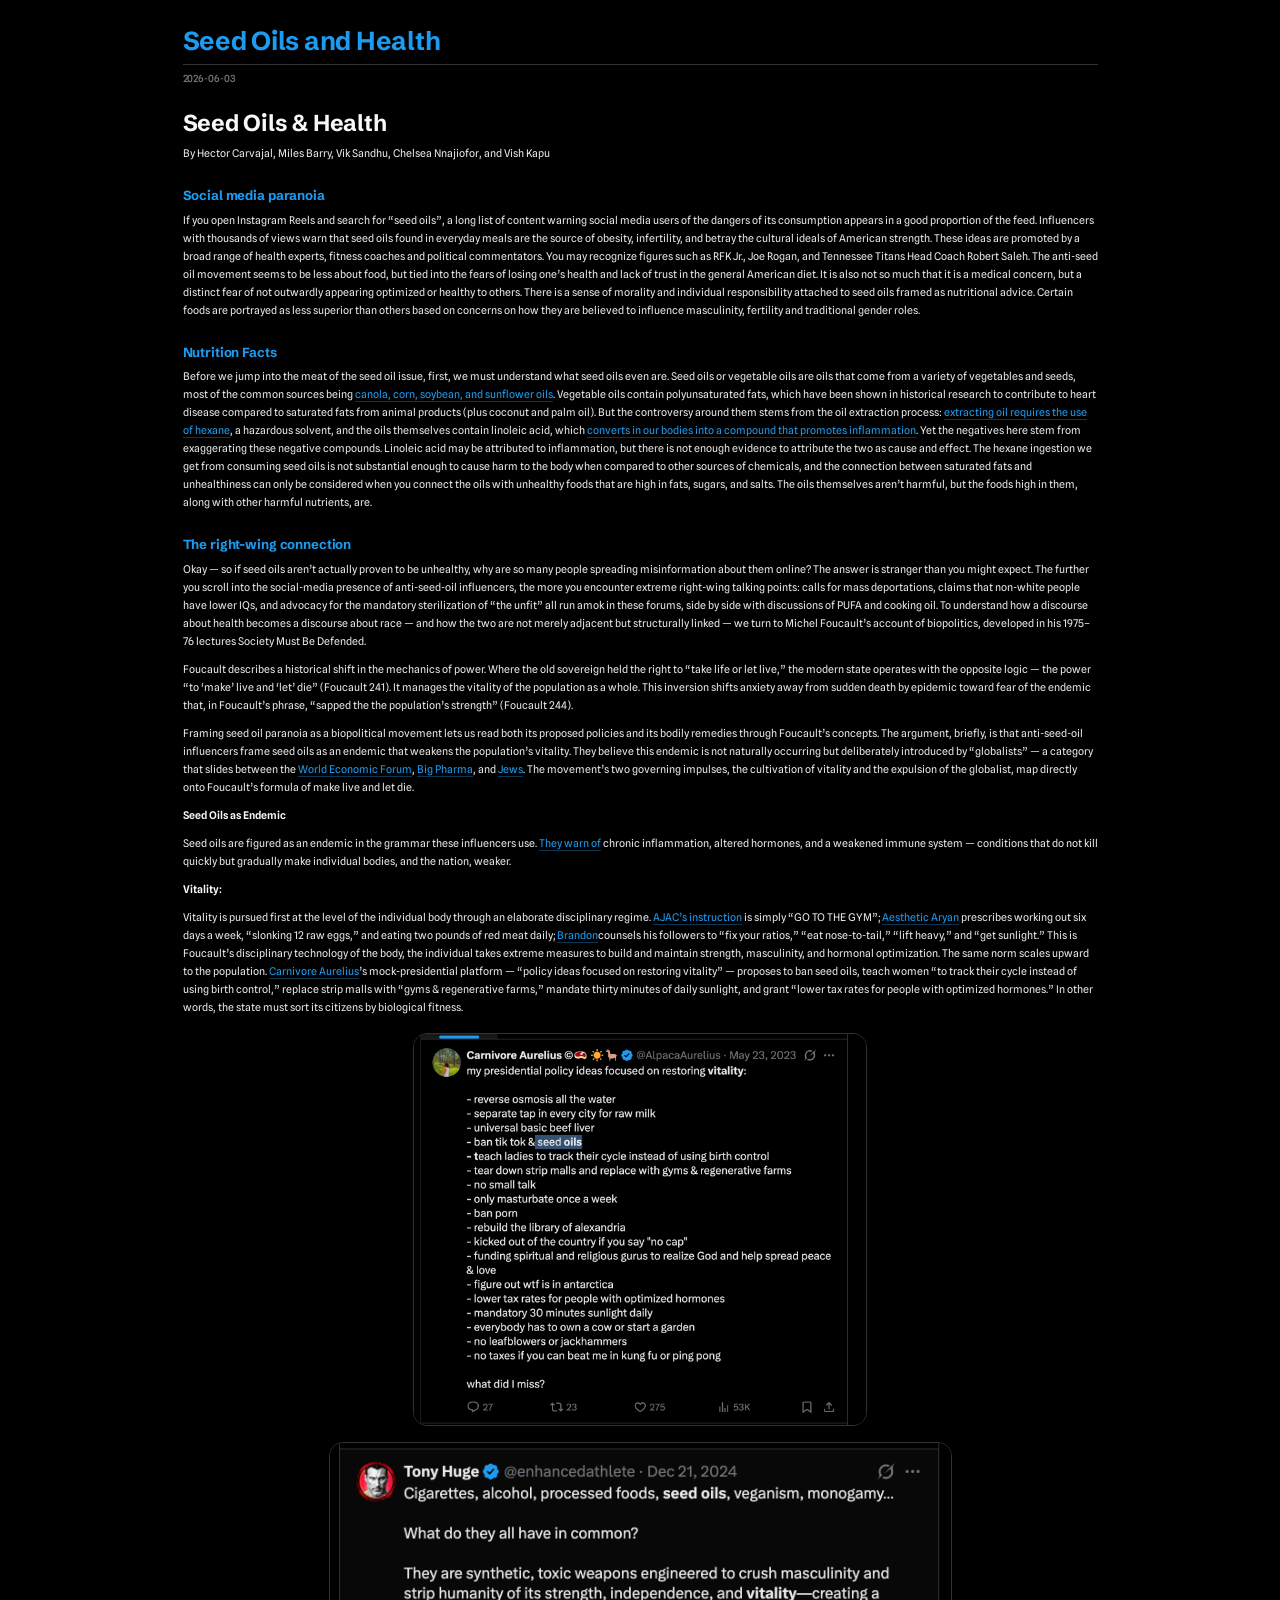
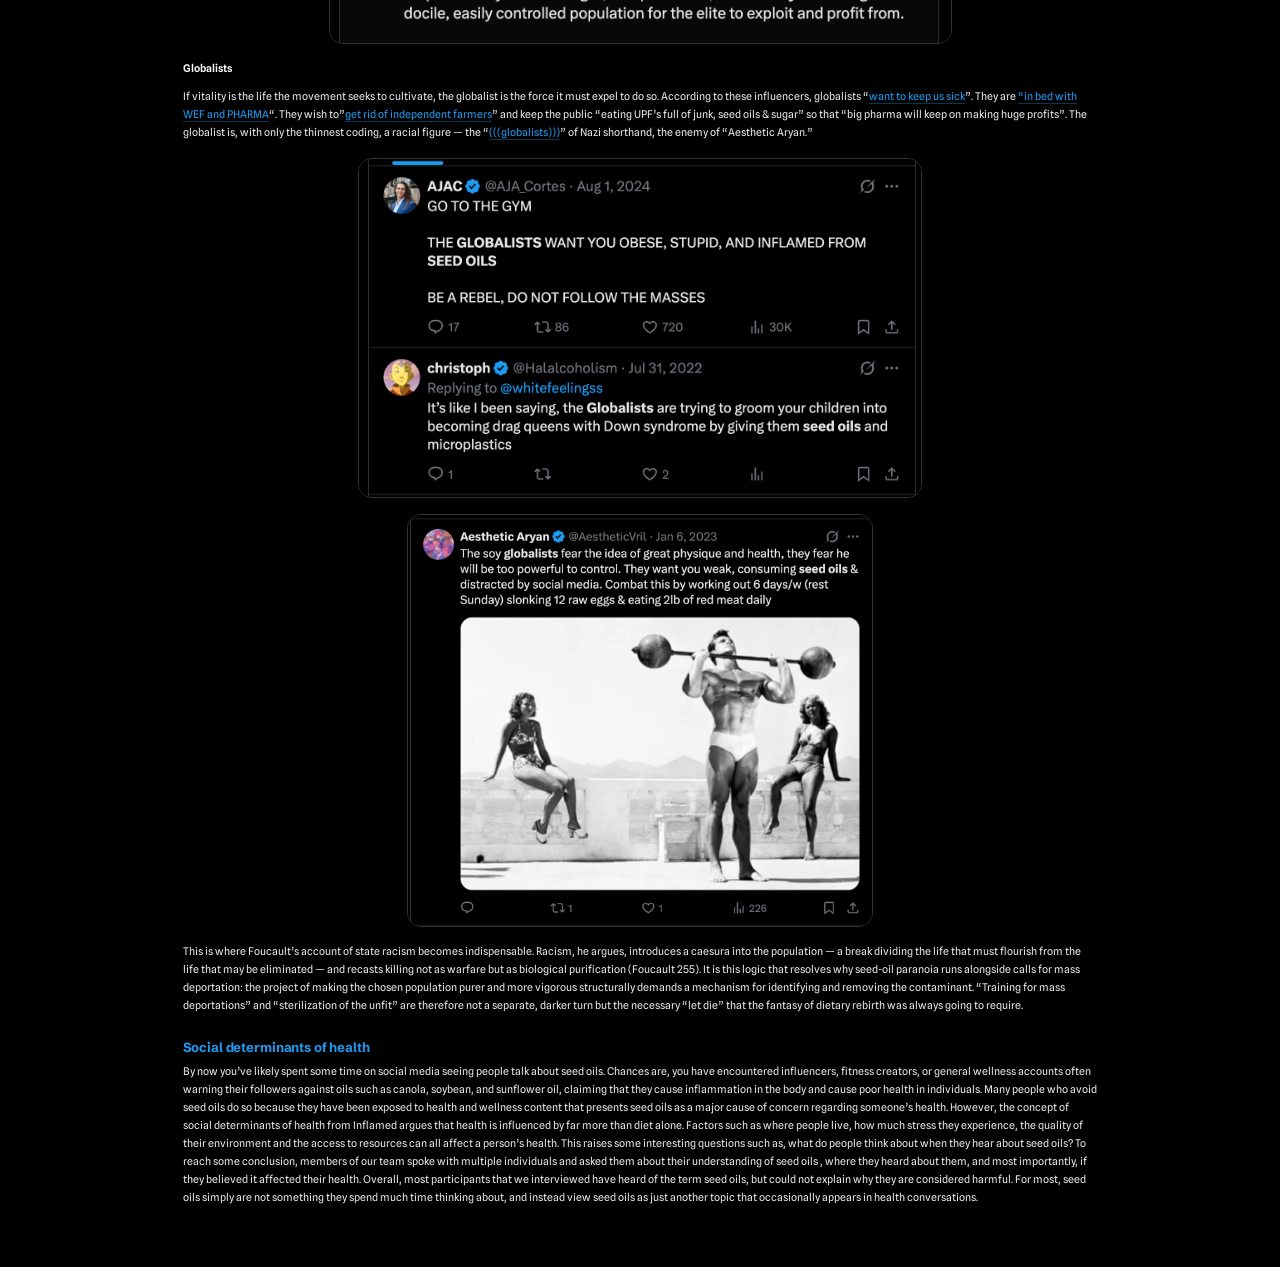
==== index.html @ b7dbd550 "Add files via upload" ====
<!DOCTYPE html>

<html>

<head>

<meta charset="utf-8" />
<meta name="generator" content="pandoc" />
<meta http-equiv="X-UA-Compatible" content="IE=EDGE" />



<meta name="date" content="2026-06-03" />

<title>Seed Oils and Health</title>

<script>// Pandoc 2.9 adds attributes on both header and div. We remove the former (to
// be compatible with the behavior of Pandoc < 2.8).
document.addEventListener('DOMContentLoaded', function(e) {
  var hs = document.querySelectorAll("div.section[class*='level'] > :first-child");
  var i, h, a;
  for (i = 0; i < hs.length; i++) {
    h = hs[i];
    if (!/^h[1-6]$/i.test(h.tagName)) continue;  // it should be a header h1-h6
    a = h.attributes;
    while (a.length > 0) h.removeAttribute(a[0].name);
  }
});
</script>
<script>/*! jQuery v3.6.0 | (c) OpenJS Foundation and other contributors | jquery.org/license */
!function(e,t){"use strict";"object"==typeof module&&"object"==typeof module.exports?module.exports=e.document?t(e,!0):function(e){if(!e.document)throw new Error("jQuery requires a window with a document");return t(e)}:t(e)}("undefined"!=typeof window?window:this,function(C,e){"use strict";var t=[],r=Object.getPrototypeOf,s=t.slice,g=t.flat?function(e){return t.flat.call(e)}:function(e){return t.concat.apply([],e)},u=t.push,i=t.indexOf,n={},o=n.toString,v=n.hasOwnProperty,a=v.toString,l=a.call(Object),y={},m=function(e){return"function"==typeof e&&"number"!=typeof e.nodeType&&"function"!=typeof e.item},x=function(e){return null!=e&&e===e.window},E=C.document,c={type:!0,src:!0,nonce:!0,noModule:!0};function b(e,t,n){var r,i,o=(n=n||E).createElement("script");if(o.text=e,t)for(r in c)(i=t[r]||t.getAttribute&&t.getAttribute(r))&&o.setAttribute(r,i);n.head.appendChild(o).parentNode.removeChild(o)}function w(e){return null==e?e+"":"object"==typeof e||"function"==typeof e?n[o.call(e)]||"object":typeof e}var f="3.6.0",S=function(e,t){return new S.fn.init(e,t)};function p(e){var t=!!e&&"length"in e&&e.length,n=w(e);return!m(e)&&!x(e)&&("array"===n||0===t||"number"==typeof t&&0<t&&t-1 in e)}S.fn=S.prototype={jquery:f,constructor:S,length:0,toArray:function(){return s.call(this)},get:function(e){return null==e?s.call(this):e<0?this[e+this.length]:this[e]},pushStack:function(e){var t=S.merge(this.constructor(),e);return t.prevObject=this,t},each:function(e){return S.each(this,e)},map:function(n){return this.pushStack(S.map(this,function(e,t){return n.call(e,t,e)}))},slice:function(){return this.pushStack(s.apply(this,arguments))},first:function(){return this.eq(0)},last:function(){return this.eq(-1)},even:function(){return this.pushStack(S.grep(this,function(e,t){return(t+1)%2}))},odd:function(){return this.pushStack(S.grep(this,function(e,t){return t%2}))},eq:function(e){var t=this.length,n=+e+(e<0?t:0);return this.pushStack(0<=n&&n<t?[this[n]]:[])},end:function(){return this.prevObject||this.constructor()},push:u,sort:t.sort,splice:t.splice},S.extend=S.fn.extend=function(){var e,t,n,r,i,o,a=arguments[0]||{},s=1,u=arguments.length,l=!1;for("boolean"==typeof a&&(l=a,a=arguments[s]||{},s++),"object"==typeof a||m(a)||(a={}),s===u&&(a=this,s--);s<u;s++)if(null!=(e=arguments[s]))for(t in e)r=e[t],"__proto__"!==t&&a!==r&&(l&&r&&(S.isPlainObject(r)||(i=Array.isArray(r)))?(n=a[t],o=i&&!Array.isArray(n)?[]:i||S.isPlainObject(n)?n:{},i=!1,a[t]=S.extend(l,o,r)):void 0!==r&&(a[t]=r));return a},S.extend({expando:"jQuery"+(f+Math.random()).replace(/\D/g,""),isReady:!0,error:function(e){throw new Error(e)},noop:function(){},isPlainObject:function(e){var t,n;return!(!e||"[object Object]"!==o.call(e))&&(!(t=r(e))||"function"==typeof(n=v.call(t,"constructor")&&t.constructor)&&a.call(n)===l)},isEmptyObject:function(e){var t;for(t in e)return!1;return!0},globalEval:function(e,t,n){b(e,{nonce:t&&t.nonce},n)},each:function(e,t){var n,r=0;if(p(e)){for(n=e.length;r<n;r++)if(!1===t.call(e[r],r,e[r]))break}else for(r in e)if(!1===t.call(e[r],r,e[r]))break;return e},makeArray:function(e,t){var n=t||[];return null!=e&&(p(Object(e))?S.merge(n,"string"==typeof e?[e]:e):u.call(n,e)),n},inArray:function(e,t,n){return null==t?-1:i.call(t,e,n)},merge:function(e,t){for(var n=+t.length,r=0,i=e.length;r<n;r++)e[i++]=t[r];return e.length=i,e},grep:function(e,t,n){for(var r=[],i=0,o=e.length,a=!n;i<o;i++)!t(e[i],i)!==a&&r.push(e[i]);return r},map:function(e,t,n){var r,i,o=0,a=[];if(p(e))for(r=e.length;o<r;o++)null!=(i=t(e[o],o,n))&&a.push(i);else for(o in e)null!=(i=t(e[o],o,n))&&a.push(i);return g(a)},guid:1,support:y}),"function"==typeof Symbol&&(S.fn[Symbol.iterator]=t[Symbol.iterator]),S.each("Boolean Number String Function Array Date RegExp Object Error Symbol".split(" "),function(e,t){n["[object "+t+"]"]=t.toLowerCase()});var d=function(n){var e,d,b,o,i,h,f,g,w,u,l,T,C,a,E,v,s,c,y,S="sizzle"+1*new Date,p=n.document,k=0,r=0,m=ue(),x=ue(),A=ue(),N=ue(),j=function(e,t){return e===t&&(l=!0),0},D={}.hasOwnProperty,t=[],q=t.pop,L=t.push,H=t.push,O=t.slice,P=function(e,t){for(var n=0,r=e.length;n<r;n++)if(e[n]===t)return n;return-1},R="checked|selected|async|autofocus|autoplay|controls|defer|disabled|hidden|ismap|loop|multiple|open|readonly|required|scoped",M="[\\x20\\t\\r\\n\\f]",I="(?:\\\\[\\da-fA-F]{1,6}"+M+"?|\\\\[^\\r\\n\\f]|[\\w-]|[^\0-\\x7f])+",W="\\["+M+"*("+I+")(?:"+M+"*([*^$|!~]?=)"+M+"*(?:'((?:\\\\.|[^\\\\'])*)'|\"((?:\\\\.|[^\\\\\"])*)\"|("+I+"))|)"+M+"*\\]",F=":("+I+")(?:\\((('((?:\\\\.|[^\\\\'])*)'|\"((?:\\\\.|[^\\\\\"])*)\")|((?:\\\\.|[^\\\\()[\\]]|"+W+")*)|.*)\\)|)",B=new RegExp(M+"+","g"),$=new RegExp("^"+M+"+|((?:^|[^\\\\])(?:\\\\.)*)"+M+"+$","g"),_=new RegExp("^"+M+"*,"+M+"*"),z=new RegExp("^"+M+"*([>+~]|"+M+")"+M+"*"),U=new RegExp(M+"|>"),X=new RegExp(F),V=new RegExp("^"+I+"$"),G={ID:new RegExp("^#("+I+")"),CLASS:new RegExp("^\\.("+I+")"),TAG:new RegExp("^("+I+"|[*])"),ATTR:new RegExp("^"+W),PSEUDO:new RegExp("^"+F),CHILD:new RegExp("^:(only|first|last|nth|nth-last)-(child|of-type)(?:\\("+M+"*(even|odd|(([+-]|)(\\d*)n|)"+M+"*(?:([+-]|)"+M+"*(\\d+)|))"+M+"*\\)|)","i"),bool:new RegExp("^(?:"+R+")$","i"),needsContext:new RegExp("^"+M+"*[>+~]|:(even|odd|eq|gt|lt|nth|first|last)(?:\\("+M+"*((?:-\\d)?\\d*)"+M+"*\\)|)(?=[^-]|$)","i")},Y=/HTML$/i,Q=/^(?:input|select|textarea|button)$/i,J=/^h\d$/i,K=/^[^{]+\{\s*\[native \w/,Z=/^(?:#([\w-]+)|(\w+)|\.([\w-]+))$/,ee=/[+~]/,te=new RegExp("\\\\[\\da-fA-F]{1,6}"+M+"?|\\\\([^\\r\\n\\f])","g"),ne=function(e,t){var n="0x"+e.slice(1)-65536;return t||(n<0?String.fromCharCode(n+65536):String.fromCharCode(n>>10|55296,1023&n|56320))},re=/([\0-\x1f\x7f]|^-?\d)|^-$|[^\0-\x1f\x7f-\uFFFF\w-]/g,ie=function(e,t){return t?"\0"===e?"\ufffd":e.slice(0,-1)+"\\"+e.charCodeAt(e.length-1).toString(16)+" ":"\\"+e},oe=function(){T()},ae=be(function(e){return!0===e.disabled&&"fieldset"===e.nodeName.toLowerCase()},{dir:"parentNode",next:"legend"});try{H.apply(t=O.call(p.childNodes),p.childNodes),t[p.childNodes.length].nodeType}catch(e){H={apply:t.length?function(e,t){L.apply(e,O.call(t))}:function(e,t){var n=e.length,r=0;while(e[n++]=t[r++]);e.length=n-1}}}function se(t,e,n,r){var i,o,a,s,u,l,c,f=e&&e.ownerDocument,p=e?e.nodeType:9;if(n=n||[],"string"!=typeof t||!t||1!==p&&9!==p&&11!==p)return n;if(!r&&(T(e),e=e||C,E)){if(11!==p&&(u=Z.exec(t)))if(i=u[1]){if(9===p){if(!(a=e.getElementById(i)))return n;if(a.id===i)return n.push(a),n}else if(f&&(a=f.getElementById(i))&&y(e,a)&&a.id===i)return n.push(a),n}else{if(u[2])return H.apply(n,e.getElementsByTagName(t)),n;if((i=u[3])&&d.getElementsByClassName&&e.getElementsByClassName)return H.apply(n,e.getElementsByClassName(i)),n}if(d.qsa&&!N[t+" "]&&(!v||!v.test(t))&&(1!==p||"object"!==e.nodeName.toLowerCase())){if(c=t,f=e,1===p&&(U.test(t)||z.test(t))){(f=ee.test(t)&&ye(e.parentNode)||e)===e&&d.scope||((s=e.getAttribute("id"))?s=s.replace(re,ie):e.setAttribute("id",s=S)),o=(l=h(t)).length;while(o--)l[o]=(s?"#"+s:":scope")+" "+xe(l[o]);c=l.join(",")}try{return H.apply(n,f.querySelectorAll(c)),n}catch(e){N(t,!0)}finally{s===S&&e.removeAttribute("id")}}}return g(t.replace($,"$1"),e,n,r)}function ue(){var r=[];return function e(t,n){return r.push(t+" ")>b.cacheLength&&delete e[r.shift()],e[t+" "]=n}}function le(e){return e[S]=!0,e}function ce(e){var t=C.createElement("fieldset");try{return!!e(t)}catch(e){return!1}finally{t.parentNode&&t.parentNode.removeChild(t),t=null}}function fe(e,t){var n=e.split("|"),r=n.length;while(r--)b.attrHandle[n[r]]=t}function pe(e,t){var n=t&&e,r=n&&1===e.nodeType&&1===t.nodeType&&e.sourceIndex-t.sourceIndex;if(r)return r;if(n)while(n=n.nextSibling)if(n===t)return-1;return e?1:-1}function de(t){return function(e){return"input"===e.nodeName.toLowerCase()&&e.type===t}}function he(n){return function(e){var t=e.nodeName.toLowerCase();return("input"===t||"button"===t)&&e.type===n}}function ge(t){return function(e){return"form"in e?e.parentNode&&!1===e.disabled?"label"in e?"label"in e.parentNode?e.parentNode.disabled===t:e.disabled===t:e.isDisabled===t||e.isDisabled!==!t&&ae(e)===t:e.disabled===t:"label"in e&&e.disabled===t}}function ve(a){return le(function(o){return o=+o,le(function(e,t){var n,r=a([],e.length,o),i=r.length;while(i--)e[n=r[i]]&&(e[n]=!(t[n]=e[n]))})})}function ye(e){return e&&"undefined"!=typeof e.getElementsByTagName&&e}for(e in d=se.support={},i=se.isXML=function(e){var t=e&&e.namespaceURI,n=e&&(e.ownerDocument||e).documentElement;return!Y.test(t||n&&n.nodeName||"HTML")},T=se.setDocument=function(e){var t,n,r=e?e.ownerDocument||e:p;return r!=C&&9===r.nodeType&&r.documentElement&&(a=(C=r).documentElement,E=!i(C),p!=C&&(n=C.defaultView)&&n.top!==n&&(n.addEventListener?n.addEventListener("unload",oe,!1):n.attachEvent&&n.attachEvent("onunload",oe)),d.scope=ce(function(e){return a.appendChild(e).appendChild(C.createElement("div")),"undefined"!=typeof e.querySelectorAll&&!e.querySelectorAll(":scope fieldset div").length}),d.attributes=ce(function(e){return e.className="i",!e.getAttribute("className")}),d.getElementsByTagName=ce(function(e){return e.appendChild(C.createComment("")),!e.getElementsByTagName("*").length}),d.getElementsByClassName=K.test(C.getElementsByClassName),d.getById=ce(function(e){return a.appendChild(e).id=S,!C.getElementsByName||!C.getElementsByName(S).length}),d.getById?(b.filter.ID=function(e){var t=e.replace(te,ne);return function(e){return e.getAttribute("id")===t}},b.find.ID=function(e,t){if("undefined"!=typeof t.getElementById&&E){var n=t.getElementById(e);return n?[n]:[]}}):(b.filter.ID=function(e){var n=e.replace(te,ne);return function(e){var t="undefined"!=typeof e.getAttributeNode&&e.getAttributeNode("id");return t&&t.value===n}},b.find.ID=function(e,t){if("undefined"!=typeof t.getElementById&&E){var n,r,i,o=t.getElementById(e);if(o){if((n=o.getAttributeNode("id"))&&n.value===e)return[o];i=t.getElementsByName(e),r=0;while(o=i[r++])if((n=o.getAttributeNode("id"))&&n.value===e)return[o]}return[]}}),b.find.TAG=d.getElementsByTagName?function(e,t){return"undefined"!=typeof t.getElementsByTagName?t.getElementsByTagName(e):d.qsa?t.querySelectorAll(e):void 0}:function(e,t){var n,r=[],i=0,o=t.getElementsByTagName(e);if("*"===e){while(n=o[i++])1===n.nodeType&&r.push(n);return r}return o},b.find.CLASS=d.getElementsByClassName&&function(e,t){if("undefined"!=typeof t.getElementsByClassName&&E)return t.getElementsByClassName(e)},s=[],v=[],(d.qsa=K.test(C.querySelectorAll))&&(ce(function(e){var t;a.appendChild(e).innerHTML="<a id='"+S+"'></a><select id='"+S+"-\r\\' msallowcapture=''><option selected=''></option></select>",e.querySelectorAll("[msallowcapture^='']").length&&v.push("[*^$]="+M+"*(?:''|\"\")"),e.querySelectorAll("[selected]").length||v.push("\\["+M+"*(?:value|"+R+")"),e.querySelectorAll("[id~="+S+"-]").length||v.push("~="),(t=C.createElement("input")).setAttribute("name",""),e.appendChild(t),e.querySelectorAll("[name='']").length||v.push("\\["+M+"*name"+M+"*="+M+"*(?:''|\"\")"),e.querySelectorAll(":checked").length||v.push(":checked"),e.querySelectorAll("a#"+S+"+*").length||v.push(".#.+[+~]"),e.querySelectorAll("\\\f"),v.push("[\\r\\n\\f]")}),ce(function(e){e.innerHTML="<a href='' disabled='disabled'></a><select disabled='disabled'><option/></select>";var t=C.createElement("input");t.setAttribute("type","hidden"),e.appendChild(t).setAttribute("name","D"),e.querySelectorAll("[name=d]").length&&v.push("name"+M+"*[*^$|!~]?="),2!==e.querySelectorAll(":enabled").length&&v.push(":enabled",":disabled"),a.appendChild(e).disabled=!0,2!==e.querySelectorAll(":disabled").length&&v.push(":enabled",":disabled"),e.querySelectorAll("*,:x"),v.push(",.*:")})),(d.matchesSelector=K.test(c=a.matches||a.webkitMatchesSelector||a.mozMatchesSelector||a.oMatchesSelector||a.msMatchesSelector))&&ce(function(e){d.disconnectedMatch=c.call(e,"*"),c.call(e,"[s!='']:x"),s.push("!=",F)}),v=v.length&&new RegExp(v.join("|")),s=s.length&&new RegExp(s.join("|")),t=K.test(a.compareDocumentPosition),y=t||K.test(a.contains)?function(e,t){var n=9===e.nodeType?e.documentElement:e,r=t&&t.parentNode;return e===r||!(!r||1!==r.nodeType||!(n.contains?n.contains(r):e.compareDocumentPosition&&16&e.compareDocumentPosition(r)))}:function(e,t){if(t)while(t=t.parentNode)if(t===e)return!0;return!1},j=t?function(e,t){if(e===t)return l=!0,0;var n=!e.compareDocumentPosition-!t.compareDocumentPosition;return n||(1&(n=(e.ownerDocument||e)==(t.ownerDocument||t)?e.compareDocumentPosition(t):1)||!d.sortDetached&&t.compareDocumentPosition(e)===n?e==C||e.ownerDocument==p&&y(p,e)?-1:t==C||t.ownerDocument==p&&y(p,t)?1:u?P(u,e)-P(u,t):0:4&n?-1:1)}:function(e,t){if(e===t)return l=!0,0;var n,r=0,i=e.parentNode,o=t.parentNode,a=[e],s=[t];if(!i||!o)return e==C?-1:t==C?1:i?-1:o?1:u?P(u,e)-P(u,t):0;if(i===o)return pe(e,t);n=e;while(n=n.parentNode)a.unshift(n);n=t;while(n=n.parentNode)s.unshift(n);while(a[r]===s[r])r++;return r?pe(a[r],s[r]):a[r]==p?-1:s[r]==p?1:0}),C},se.matches=function(e,t){return se(e,null,null,t)},se.matchesSelector=function(e,t){if(T(e),d.matchesSelector&&E&&!N[t+" "]&&(!s||!s.test(t))&&(!v||!v.test(t)))try{var n=c.call(e,t);if(n||d.disconnectedMatch||e.document&&11!==e.document.nodeType)return n}catch(e){N(t,!0)}return 0<se(t,C,null,[e]).length},se.contains=function(e,t){return(e.ownerDocument||e)!=C&&T(e),y(e,t)},se.attr=function(e,t){(e.ownerDocument||e)!=C&&T(e);var n=b.attrHandle[t.toLowerCase()],r=n&&D.call(b.attrHandle,t.toLowerCase())?n(e,t,!E):void 0;return void 0!==r?r:d.attributes||!E?e.getAttribute(t):(r=e.getAttributeNode(t))&&r.specified?r.value:null},se.escape=function(e){return(e+"").replace(re,ie)},se.error=function(e){throw new Error("Syntax error, unrecognized expression: "+e)},se.uniqueSort=function(e){var t,n=[],r=0,i=0;if(l=!d.detectDuplicates,u=!d.sortStable&&e.slice(0),e.sort(j),l){while(t=e[i++])t===e[i]&&(r=n.push(i));while(r--)e.splice(n[r],1)}return u=null,e},o=se.getText=function(e){var t,n="",r=0,i=e.nodeType;if(i){if(1===i||9===i||11===i){if("string"==typeof e.textContent)return e.textContent;for(e=e.firstChild;e;e=e.nextSibling)n+=o(e)}else if(3===i||4===i)return e.nodeValue}else while(t=e[r++])n+=o(t);return n},(b=se.selectors={cacheLength:50,createPseudo:le,match:G,attrHandle:{},find:{},relative:{">":{dir:"parentNode",first:!0}," ":{dir:"parentNode"},"+":{dir:"previousSibling",first:!0},"~":{dir:"previousSibling"}},preFilter:{ATTR:function(e){return e[1]=e[1].replace(te,ne),e[3]=(e[3]||e[4]||e[5]||"").replace(te,ne),"~="===e[2]&&(e[3]=" "+e[3]+" "),e.slice(0,4)},CHILD:function(e){return e[1]=e[1].toLowerCase(),"nth"===e[1].slice(0,3)?(e[3]||se.error(e[0]),e[4]=+(e[4]?e[5]+(e[6]||1):2*("even"===e[3]||"odd"===e[3])),e[5]=+(e[7]+e[8]||"odd"===e[3])):e[3]&&se.error(e[0]),e},PSEUDO:function(e){var t,n=!e[6]&&e[2];return G.CHILD.test(e[0])?null:(e[3]?e[2]=e[4]||e[5]||"":n&&X.test(n)&&(t=h(n,!0))&&(t=n.indexOf(")",n.length-t)-n.length)&&(e[0]=e[0].slice(0,t),e[2]=n.slice(0,t)),e.slice(0,3))}},filter:{TAG:function(e){var t=e.replace(te,ne).toLowerCase();return"*"===e?function(){return!0}:function(e){return e.nodeName&&e.nodeName.toLowerCase()===t}},CLASS:function(e){var t=m[e+" "];return t||(t=new RegExp("(^|"+M+")"+e+"("+M+"|$)"))&&m(e,function(e){return t.test("string"==typeof e.className&&e.className||"undefined"!=typeof e.getAttribute&&e.getAttribute("class")||"")})},ATTR:function(n,r,i){return function(e){var t=se.attr(e,n);return null==t?"!="===r:!r||(t+="","="===r?t===i:"!="===r?t!==i:"^="===r?i&&0===t.indexOf(i):"*="===r?i&&-1<t.indexOf(i):"$="===r?i&&t.slice(-i.length)===i:"~="===r?-1<(" "+t.replace(B," ")+" ").indexOf(i):"|="===r&&(t===i||t.slice(0,i.length+1)===i+"-"))}},CHILD:function(h,e,t,g,v){var y="nth"!==h.slice(0,3),m="last"!==h.slice(-4),x="of-type"===e;return 1===g&&0===v?function(e){return!!e.parentNode}:function(e,t,n){var r,i,o,a,s,u,l=y!==m?"nextSibling":"previousSibling",c=e.parentNode,f=x&&e.nodeName.toLowerCase(),p=!n&&!x,d=!1;if(c){if(y){while(l){a=e;while(a=a[l])if(x?a.nodeName.toLowerCase()===f:1===a.nodeType)return!1;u=l="only"===h&&!u&&"nextSibling"}return!0}if(u=[m?c.firstChild:c.lastChild],m&&p){d=(s=(r=(i=(o=(a=c)[S]||(a[S]={}))[a.uniqueID]||(o[a.uniqueID]={}))[h]||[])[0]===k&&r[1])&&r[2],a=s&&c.childNodes[s];while(a=++s&&a&&a[l]||(d=s=0)||u.pop())if(1===a.nodeType&&++d&&a===e){i[h]=[k,s,d];break}}else if(p&&(d=s=(r=(i=(o=(a=e)[S]||(a[S]={}))[a.uniqueID]||(o[a.uniqueID]={}))[h]||[])[0]===k&&r[1]),!1===d)while(a=++s&&a&&a[l]||(d=s=0)||u.pop())if((x?a.nodeName.toLowerCase()===f:1===a.nodeType)&&++d&&(p&&((i=(o=a[S]||(a[S]={}))[a.uniqueID]||(o[a.uniqueID]={}))[h]=[k,d]),a===e))break;return(d-=v)===g||d%g==0&&0<=d/g}}},PSEUDO:function(e,o){var t,a=b.pseudos[e]||b.setFilters[e.toLowerCase()]||se.error("unsupported pseudo: "+e);return a[S]?a(o):1<a.length?(t=[e,e,"",o],b.setFilters.hasOwnProperty(e.toLowerCase())?le(function(e,t){var n,r=a(e,o),i=r.length;while(i--)e[n=P(e,r[i])]=!(t[n]=r[i])}):function(e){return a(e,0,t)}):a}},pseudos:{not:le(function(e){var r=[],i=[],s=f(e.replace($,"$1"));return s[S]?le(function(e,t,n,r){var i,o=s(e,null,r,[]),a=e.length;while(a--)(i=o[a])&&(e[a]=!(t[a]=i))}):function(e,t,n){return r[0]=e,s(r,null,n,i),r[0]=null,!i.pop()}}),has:le(function(t){return function(e){return 0<se(t,e).length}}),contains:le(function(t){return t=t.replace(te,ne),function(e){return-1<(e.textContent||o(e)).indexOf(t)}}),lang:le(function(n){return V.test(n||"")||se.error("unsupported lang: "+n),n=n.replace(te,ne).toLowerCase(),function(e){var t;do{if(t=E?e.lang:e.getAttribute("xml:lang")||e.getAttribute("lang"))return(t=t.toLowerCase())===n||0===t.indexOf(n+"-")}while((e=e.parentNode)&&1===e.nodeType);return!1}}),target:function(e){var t=n.location&&n.location.hash;return t&&t.slice(1)===e.id},root:function(e){return e===a},focus:function(e){return e===C.activeElement&&(!C.hasFocus||C.hasFocus())&&!!(e.type||e.href||~e.tabIndex)},enabled:ge(!1),disabled:ge(!0),checked:function(e){var t=e.nodeName.toLowerCase();return"input"===t&&!!e.checked||"option"===t&&!!e.selected},selected:function(e){return e.parentNode&&e.parentNode.selectedIndex,!0===e.selected},empty:function(e){for(e=e.firstChild;e;e=e.nextSibling)if(e.nodeType<6)return!1;return!0},parent:function(e){return!b.pseudos.empty(e)},header:function(e){return J.test(e.nodeName)},input:function(e){return Q.test(e.nodeName)},button:function(e){var t=e.nodeName.toLowerCase();return"input"===t&&"button"===e.type||"button"===t},text:function(e){var t;return"input"===e.nodeName.toLowerCase()&&"text"===e.type&&(null==(t=e.getAttribute("type"))||"text"===t.toLowerCase())},first:ve(function(){return[0]}),last:ve(function(e,t){return[t-1]}),eq:ve(function(e,t,n){return[n<0?n+t:n]}),even:ve(function(e,t){for(var n=0;n<t;n+=2)e.push(n);return e}),odd:ve(function(e,t){for(var n=1;n<t;n+=2)e.push(n);return e}),lt:ve(function(e,t,n){for(var r=n<0?n+t:t<n?t:n;0<=--r;)e.push(r);return e}),gt:ve(function(e,t,n){for(var r=n<0?n+t:n;++r<t;)e.push(r);return e})}}).pseudos.nth=b.pseudos.eq,{radio:!0,checkbox:!0,file:!0,password:!0,image:!0})b.pseudos[e]=de(e);for(e in{submit:!0,reset:!0})b.pseudos[e]=he(e);function me(){}function xe(e){for(var t=0,n=e.length,r="";t<n;t++)r+=e[t].value;return r}function be(s,e,t){var u=e.dir,l=e.next,c=l||u,f=t&&"parentNode"===c,p=r++;return e.first?function(e,t,n){while(e=e[u])if(1===e.nodeType||f)return s(e,t,n);return!1}:function(e,t,n){var r,i,o,a=[k,p];if(n){while(e=e[u])if((1===e.nodeType||f)&&s(e,t,n))return!0}else while(e=e[u])if(1===e.nodeType||f)if(i=(o=e[S]||(e[S]={}))[e.uniqueID]||(o[e.uniqueID]={}),l&&l===e.nodeName.toLowerCase())e=e[u]||e;else{if((r=i[c])&&r[0]===k&&r[1]===p)return a[2]=r[2];if((i[c]=a)[2]=s(e,t,n))return!0}return!1}}function we(i){return 1<i.length?function(e,t,n){var r=i.length;while(r--)if(!i[r](e,t,n))return!1;return!0}:i[0]}function Te(e,t,n,r,i){for(var o,a=[],s=0,u=e.length,l=null!=t;s<u;s++)(o=e[s])&&(n&&!n(o,r,i)||(a.push(o),l&&t.push(s)));return a}function Ce(d,h,g,v,y,e){return v&&!v[S]&&(v=Ce(v)),y&&!y[S]&&(y=Ce(y,e)),le(function(e,t,n,r){var i,o,a,s=[],u=[],l=t.length,c=e||function(e,t,n){for(var r=0,i=t.length;r<i;r++)se(e,t[r],n);return n}(h||"*",n.nodeType?[n]:n,[]),f=!d||!e&&h?c:Te(c,s,d,n,r),p=g?y||(e?d:l||v)?[]:t:f;if(g&&g(f,p,n,r),v){i=Te(p,u),v(i,[],n,r),o=i.length;while(o--)(a=i[o])&&(p[u[o]]=!(f[u[o]]=a))}if(e){if(y||d){if(y){i=[],o=p.length;while(o--)(a=p[o])&&i.push(f[o]=a);y(null,p=[],i,r)}o=p.length;while(o--)(a=p[o])&&-1<(i=y?P(e,a):s[o])&&(e[i]=!(t[i]=a))}}else p=Te(p===t?p.splice(l,p.length):p),y?y(null,t,p,r):H.apply(t,p)})}function Ee(e){for(var i,t,n,r=e.length,o=b.relative[e[0].type],a=o||b.relative[" "],s=o?1:0,u=be(function(e){return e===i},a,!0),l=be(function(e){return-1<P(i,e)},a,!0),c=[function(e,t,n){var r=!o&&(n||t!==w)||((i=t).nodeType?u(e,t,n):l(e,t,n));return i=null,r}];s<r;s++)if(t=b.relative[e[s].type])c=[be(we(c),t)];else{if((t=b.filter[e[s].type].apply(null,e[s].matches))[S]){for(n=++s;n<r;n++)if(b.relative[e[n].type])break;return Ce(1<s&&we(c),1<s&&xe(e.slice(0,s-1).concat({value:" "===e[s-2].type?"*":""})).replace($,"$1"),t,s<n&&Ee(e.slice(s,n)),n<r&&Ee(e=e.slice(n)),n<r&&xe(e))}c.push(t)}return we(c)}return me.prototype=b.filters=b.pseudos,b.setFilters=new me,h=se.tokenize=function(e,t){var n,r,i,o,a,s,u,l=x[e+" "];if(l)return t?0:l.slice(0);a=e,s=[],u=b.preFilter;while(a){for(o in n&&!(r=_.exec(a))||(r&&(a=a.slice(r[0].length)||a),s.push(i=[])),n=!1,(r=z.exec(a))&&(n=r.shift(),i.push({value:n,type:r[0].replace($," ")}),a=a.slice(n.length)),b.filter)!(r=G[o].exec(a))||u[o]&&!(r=u[o](r))||(n=r.shift(),i.push({value:n,type:o,matches:r}),a=a.slice(n.length));if(!n)break}return t?a.length:a?se.error(e):x(e,s).slice(0)},f=se.compile=function(e,t){var n,v,y,m,x,r,i=[],o=[],a=A[e+" "];if(!a){t||(t=h(e)),n=t.length;while(n--)(a=Ee(t[n]))[S]?i.push(a):o.push(a);(a=A(e,(v=o,m=0<(y=i).length,x=0<v.length,r=function(e,t,n,r,i){var o,a,s,u=0,l="0",c=e&&[],f=[],p=w,d=e||x&&b.find.TAG("*",i),h=k+=null==p?1:Math.random()||.1,g=d.length;for(i&&(w=t==C||t||i);l!==g&&null!=(o=d[l]);l++){if(x&&o){a=0,t||o.ownerDocument==C||(T(o),n=!E);while(s=v[a++])if(s(o,t||C,n)){r.push(o);break}i&&(k=h)}m&&((o=!s&&o)&&u--,e&&c.push(o))}if(u+=l,m&&l!==u){a=0;while(s=y[a++])s(c,f,t,n);if(e){if(0<u)while(l--)c[l]||f[l]||(f[l]=q.call(r));f=Te(f)}H.apply(r,f),i&&!e&&0<f.length&&1<u+y.length&&se.uniqueSort(r)}return i&&(k=h,w=p),c},m?le(r):r))).selector=e}return a},g=se.select=function(e,t,n,r){var i,o,a,s,u,l="function"==typeof e&&e,c=!r&&h(e=l.selector||e);if(n=n||[],1===c.length){if(2<(o=c[0]=c[0].slice(0)).length&&"ID"===(a=o[0]).type&&9===t.nodeType&&E&&b.relative[o[1].type]){if(!(t=(b.find.ID(a.matches[0].replace(te,ne),t)||[])[0]))return n;l&&(t=t.parentNode),e=e.slice(o.shift().value.length)}i=G.needsContext.test(e)?0:o.length;while(i--){if(a=o[i],b.relative[s=a.type])break;if((u=b.find[s])&&(r=u(a.matches[0].replace(te,ne),ee.test(o[0].type)&&ye(t.parentNode)||t))){if(o.splice(i,1),!(e=r.length&&xe(o)))return H.apply(n,r),n;break}}}return(l||f(e,c))(r,t,!E,n,!t||ee.test(e)&&ye(t.parentNode)||t),n},d.sortStable=S.split("").sort(j).join("")===S,d.detectDuplicates=!!l,T(),d.sortDetached=ce(function(e){return 1&e.compareDocumentPosition(C.createElement("fieldset"))}),ce(function(e){return e.innerHTML="<a href='#'></a>","#"===e.firstChild.getAttribute("href")})||fe("type|href|height|width",function(e,t,n){if(!n)return e.getAttribute(t,"type"===t.toLowerCase()?1:2)}),d.attributes&&ce(function(e){return e.innerHTML="<input/>",e.firstChild.setAttribute("value",""),""===e.firstChild.getAttribute("value")})||fe("value",function(e,t,n){if(!n&&"input"===e.nodeName.toLowerCase())return e.defaultValue}),ce(function(e){return null==e.getAttribute("disabled")})||fe(R,function(e,t,n){var r;if(!n)return!0===e[t]?t.toLowerCase():(r=e.getAttributeNode(t))&&r.specified?r.value:null}),se}(C);S.find=d,S.expr=d.selectors,S.expr[":"]=S.expr.pseudos,S.uniqueSort=S.unique=d.uniqueSort,S.text=d.getText,S.isXMLDoc=d.isXML,S.contains=d.contains,S.escapeSelector=d.escape;var h=function(e,t,n){var r=[],i=void 0!==n;while((e=e[t])&&9!==e.nodeType)if(1===e.nodeType){if(i&&S(e).is(n))break;r.push(e)}return r},T=function(e,t){for(var n=[];e;e=e.nextSibling)1===e.nodeType&&e!==t&&n.push(e);return n},k=S.expr.match.needsContext;function A(e,t){return e.nodeName&&e.nodeName.toLowerCase()===t.toLowerCase()}var N=/^<([a-z][^\/\0>:\x20\t\r\n\f]*)[\x20\t\r\n\f]*\/?>(?:<\/\1>|)$/i;function j(e,n,r){return m(n)?S.grep(e,function(e,t){return!!n.call(e,t,e)!==r}):n.nodeType?S.grep(e,function(e){return e===n!==r}):"string"!=typeof n?S.grep(e,function(e){return-1<i.call(n,e)!==r}):S.filter(n,e,r)}S.filter=function(e,t,n){var r=t[0];return n&&(e=":not("+e+")"),1===t.length&&1===r.nodeType?S.find.matchesSelector(r,e)?[r]:[]:S.find.matches(e,S.grep(t,function(e){return 1===e.nodeType}))},S.fn.extend({find:function(e){var t,n,r=this.length,i=this;if("string"!=typeof e)return this.pushStack(S(e).filter(function(){for(t=0;t<r;t++)if(S.contains(i[t],this))return!0}));for(n=this.pushStack([]),t=0;t<r;t++)S.find(e,i[t],n);return 1<r?S.uniqueSort(n):n},filter:function(e){return this.pushStack(j(this,e||[],!1))},not:function(e){return this.pushStack(j(this,e||[],!0))},is:function(e){return!!j(this,"string"==typeof e&&k.test(e)?S(e):e||[],!1).length}});var D,q=/^(?:\s*(<[\w\W]+>)[^>]*|#([\w-]+))$/;(S.fn.init=function(e,t,n){var r,i;if(!e)return this;if(n=n||D,"string"==typeof e){if(!(r="<"===e[0]&&">"===e[e.length-1]&&3<=e.length?[null,e,null]:q.exec(e))||!r[1]&&t)return!t||t.jquery?(t||n).find(e):this.constructor(t).find(e);if(r[1]){if(t=t instanceof S?t[0]:t,S.merge(this,S.parseHTML(r[1],t&&t.nodeType?t.ownerDocument||t:E,!0)),N.test(r[1])&&S.isPlainObject(t))for(r in t)m(this[r])?this[r](t[r]):this.attr(r,t[r]);return this}return(i=E.getElementById(r[2]))&&(this[0]=i,this.length=1),this}return e.nodeType?(this[0]=e,this.length=1,this):m(e)?void 0!==n.ready?n.ready(e):e(S):S.makeArray(e,this)}).prototype=S.fn,D=S(E);var L=/^(?:parents|prev(?:Until|All))/,H={children:!0,contents:!0,next:!0,prev:!0};function O(e,t){while((e=e[t])&&1!==e.nodeType);return e}S.fn.extend({has:function(e){var t=S(e,this),n=t.length;return this.filter(function(){for(var e=0;e<n;e++)if(S.contains(this,t[e]))return!0})},closest:function(e,t){var n,r=0,i=this.length,o=[],a="string"!=typeof e&&S(e);if(!k.test(e))for(;r<i;r++)for(n=this[r];n&&n!==t;n=n.parentNode)if(n.nodeType<11&&(a?-1<a.index(n):1===n.nodeType&&S.find.matchesSelector(n,e))){o.push(n);break}return this.pushStack(1<o.length?S.uniqueSort(o):o)},index:function(e){return e?"string"==typeof e?i.call(S(e),this[0]):i.call(this,e.jquery?e[0]:e):this[0]&&this[0].parentNode?this.first().prevAll().length:-1},add:function(e,t){return this.pushStack(S.uniqueSort(S.merge(this.get(),S(e,t))))},addBack:function(e){return this.add(null==e?this.prevObject:this.prevObject.filter(e))}}),S.each({parent:function(e){var t=e.parentNode;return t&&11!==t.nodeType?t:null},parents:function(e){return h(e,"parentNode")},parentsUntil:function(e,t,n){return h(e,"parentNode",n)},next:function(e){return O(e,"nextSibling")},prev:function(e){return O(e,"previousSibling")},nextAll:function(e){return h(e,"nextSibling")},prevAll:function(e){return h(e,"previousSibling")},nextUntil:function(e,t,n){return h(e,"nextSibling",n)},prevUntil:function(e,t,n){return h(e,"previousSibling",n)},siblings:function(e){return T((e.parentNode||{}).firstChild,e)},children:function(e){return T(e.firstChild)},contents:function(e){return null!=e.contentDocument&&r(e.contentDocument)?e.contentDocument:(A(e,"template")&&(e=e.content||e),S.merge([],e.childNodes))}},function(r,i){S.fn[r]=function(e,t){var n=S.map(this,i,e);return"Until"!==r.slice(-5)&&(t=e),t&&"string"==typeof t&&(n=S.filter(t,n)),1<this.length&&(H[r]||S.uniqueSort(n),L.test(r)&&n.reverse()),this.pushStack(n)}});var P=/[^\x20\t\r\n\f]+/g;function R(e){return e}function M(e){throw e}function I(e,t,n,r){var i;try{e&&m(i=e.promise)?i.call(e).done(t).fail(n):e&&m(i=e.then)?i.call(e,t,n):t.apply(void 0,[e].slice(r))}catch(e){n.apply(void 0,[e])}}S.Callbacks=function(r){var e,n;r="string"==typeof r?(e=r,n={},S.each(e.match(P)||[],function(e,t){n[t]=!0}),n):S.extend({},r);var i,t,o,a,s=[],u=[],l=-1,c=function(){for(a=a||r.once,o=i=!0;u.length;l=-1){t=u.shift();while(++l<s.length)!1===s[l].apply(t[0],t[1])&&r.stopOnFalse&&(l=s.length,t=!1)}r.memory||(t=!1),i=!1,a&&(s=t?[]:"")},f={add:function(){return s&&(t&&!i&&(l=s.length-1,u.push(t)),function n(e){S.each(e,function(e,t){m(t)?r.unique&&f.has(t)||s.push(t):t&&t.length&&"string"!==w(t)&&n(t)})}(arguments),t&&!i&&c()),this},remove:function(){return S.each(arguments,function(e,t){var n;while(-1<(n=S.inArray(t,s,n)))s.splice(n,1),n<=l&&l--}),this},has:function(e){return e?-1<S.inArray(e,s):0<s.length},empty:function(){return s&&(s=[]),this},disable:function(){return a=u=[],s=t="",this},disabled:function(){return!s},lock:function(){return a=u=[],t||i||(s=t=""),this},locked:function(){return!!a},fireWith:function(e,t){return a||(t=[e,(t=t||[]).slice?t.slice():t],u.push(t),i||c()),this},fire:function(){return f.fireWith(this,arguments),this},fired:function(){return!!o}};return f},S.extend({Deferred:function(e){var o=[["notify","progress",S.Callbacks("memory"),S.Callbacks("memory"),2],["resolve","done",S.Callbacks("once memory"),S.Callbacks("once memory"),0,"resolved"],["reject","fail",S.Callbacks("once memory"),S.Callbacks("once memory"),1,"rejected"]],i="pending",a={state:function(){return i},always:function(){return s.done(arguments).fail(arguments),this},"catch":function(e){return a.then(null,e)},pipe:function(){var i=arguments;return S.Deferred(function(r){S.each(o,function(e,t){var n=m(i[t[4]])&&i[t[4]];s[t[1]](function(){var e=n&&n.apply(this,arguments);e&&m(e.promise)?e.promise().progress(r.notify).done(r.resolve).fail(r.reject):r[t[0]+"With"](this,n?[e]:arguments)})}),i=null}).promise()},then:function(t,n,r){var u=0;function l(i,o,a,s){return function(){var n=this,r=arguments,e=function(){var e,t;if(!(i<u)){if((e=a.apply(n,r))===o.promise())throw new TypeError("Thenable self-resolution");t=e&&("object"==typeof e||"function"==typeof e)&&e.then,m(t)?s?t.call(e,l(u,o,R,s),l(u,o,M,s)):(u++,t.call(e,l(u,o,R,s),l(u,o,M,s),l(u,o,R,o.notifyWith))):(a!==R&&(n=void 0,r=[e]),(s||o.resolveWith)(n,r))}},t=s?e:function(){try{e()}catch(e){S.Deferred.exceptionHook&&S.Deferred.exceptionHook(e,t.stackTrace),u<=i+1&&(a!==M&&(n=void 0,r=[e]),o.rejectWith(n,r))}};i?t():(S.Deferred.getStackHook&&(t.stackTrace=S.Deferred.getStackHook()),C.setTimeout(t))}}return S.Deferred(function(e){o[0][3].add(l(0,e,m(r)?r:R,e.notifyWith)),o[1][3].add(l(0,e,m(t)?t:R)),o[2][3].add(l(0,e,m(n)?n:M))}).promise()},promise:function(e){return null!=e?S.extend(e,a):a}},s={};return S.each(o,function(e,t){var n=t[2],r=t[5];a[t[1]]=n.add,r&&n.add(function(){i=r},o[3-e][2].disable,o[3-e][3].disable,o[0][2].lock,o[0][3].lock),n.add(t[3].fire),s[t[0]]=function(){return s[t[0]+"With"](this===s?void 0:this,arguments),this},s[t[0]+"With"]=n.fireWith}),a.promise(s),e&&e.call(s,s),s},when:function(e){var n=arguments.length,t=n,r=Array(t),i=s.call(arguments),o=S.Deferred(),a=function(t){return function(e){r[t]=this,i[t]=1<arguments.length?s.call(arguments):e,--n||o.resolveWith(r,i)}};if(n<=1&&(I(e,o.done(a(t)).resolve,o.reject,!n),"pending"===o.state()||m(i[t]&&i[t].then)))return o.then();while(t--)I(i[t],a(t),o.reject);return o.promise()}});var W=/^(Eval|Internal|Range|Reference|Syntax|Type|URI)Error$/;S.Deferred.exceptionHook=function(e,t){C.console&&C.console.warn&&e&&W.test(e.name)&&C.console.warn("jQuery.Deferred exception: "+e.message,e.stack,t)},S.readyException=function(e){C.setTimeout(function(){throw e})};var F=S.Deferred();function B(){E.removeEventListener("DOMContentLoaded",B),C.removeEventListener("load",B),S.ready()}S.fn.ready=function(e){return F.then(e)["catch"](function(e){S.readyException(e)}),this},S.extend({isReady:!1,readyWait:1,ready:function(e){(!0===e?--S.readyWait:S.isReady)||(S.isReady=!0)!==e&&0<--S.readyWait||F.resolveWith(E,[S])}}),S.ready.then=F.then,"complete"===E.readyState||"loading"!==E.readyState&&!E.documentElement.doScroll?C.setTimeout(S.ready):(E.addEventListener("DOMContentLoaded",B),C.addEventListener("load",B));var $=function(e,t,n,r,i,o,a){var s=0,u=e.length,l=null==n;if("object"===w(n))for(s in i=!0,n)$(e,t,s,n[s],!0,o,a);else if(void 0!==r&&(i=!0,m(r)||(a=!0),l&&(a?(t.call(e,r),t=null):(l=t,t=function(e,t,n){return l.call(S(e),n)})),t))for(;s<u;s++)t(e[s],n,a?r:r.call(e[s],s,t(e[s],n)));return i?e:l?t.call(e):u?t(e[0],n):o},_=/^-ms-/,z=/-([a-z])/g;function U(e,t){return t.toUpperCase()}function X(e){return e.replace(_,"ms-").replace(z,U)}var V=function(e){return 1===e.nodeType||9===e.nodeType||!+e.nodeType};function G(){this.expando=S.expando+G.uid++}G.uid=1,G.prototype={cache:function(e){var t=e[this.expando];return t||(t={},V(e)&&(e.nodeType?e[this.expando]=t:Object.defineProperty(e,this.expando,{value:t,configurable:!0}))),t},set:function(e,t,n){var r,i=this.cache(e);if("string"==typeof t)i[X(t)]=n;else for(r in t)i[X(r)]=t[r];return i},get:function(e,t){return void 0===t?this.cache(e):e[this.expando]&&e[this.expando][X(t)]},access:function(e,t,n){return void 0===t||t&&"string"==typeof t&&void 0===n?this.get(e,t):(this.set(e,t,n),void 0!==n?n:t)},remove:function(e,t){var n,r=e[this.expando];if(void 0!==r){if(void 0!==t){n=(t=Array.isArray(t)?t.map(X):(t=X(t))in r?[t]:t.match(P)||[]).length;while(n--)delete r[t[n]]}(void 0===t||S.isEmptyObject(r))&&(e.nodeType?e[this.expando]=void 0:delete e[this.expando])}},hasData:function(e){var t=e[this.expando];return void 0!==t&&!S.isEmptyObject(t)}};var Y=new G,Q=new G,J=/^(?:\{[\w\W]*\}|\[[\w\W]*\])$/,K=/[A-Z]/g;function Z(e,t,n){var r,i;if(void 0===n&&1===e.nodeType)if(r="data-"+t.replace(K,"-$&").toLowerCase(),"string"==typeof(n=e.getAttribute(r))){try{n="true"===(i=n)||"false"!==i&&("null"===i?null:i===+i+""?+i:J.test(i)?JSON.parse(i):i)}catch(e){}Q.set(e,t,n)}else n=void 0;return n}S.extend({hasData:function(e){return Q.hasData(e)||Y.hasData(e)},data:function(e,t,n){return Q.access(e,t,n)},removeData:function(e,t){Q.remove(e,t)},_data:function(e,t,n){return Y.access(e,t,n)},_removeData:function(e,t){Y.remove(e,t)}}),S.fn.extend({data:function(n,e){var t,r,i,o=this[0],a=o&&o.attributes;if(void 0===n){if(this.length&&(i=Q.get(o),1===o.nodeType&&!Y.get(o,"hasDataAttrs"))){t=a.length;while(t--)a[t]&&0===(r=a[t].name).indexOf("data-")&&(r=X(r.slice(5)),Z(o,r,i[r]));Y.set(o,"hasDataAttrs",!0)}return i}return"object"==typeof n?this.each(function(){Q.set(this,n)}):$(this,function(e){var t;if(o&&void 0===e)return void 0!==(t=Q.get(o,n))?t:void 0!==(t=Z(o,n))?t:void 0;this.each(function(){Q.set(this,n,e)})},null,e,1<arguments.length,null,!0)},removeData:function(e){return this.each(function(){Q.remove(this,e)})}}),S.extend({queue:function(e,t,n){var r;if(e)return t=(t||"fx")+"queue",r=Y.get(e,t),n&&(!r||Array.isArray(n)?r=Y.access(e,t,S.makeArray(n)):r.push(n)),r||[]},dequeue:function(e,t){t=t||"fx";var n=S.queue(e,t),r=n.length,i=n.shift(),o=S._queueHooks(e,t);"inprogress"===i&&(i=n.shift(),r--),i&&("fx"===t&&n.unshift("inprogress"),delete o.stop,i.call(e,function(){S.dequeue(e,t)},o)),!r&&o&&o.empty.fire()},_queueHooks:function(e,t){var n=t+"queueHooks";return Y.get(e,n)||Y.access(e,n,{empty:S.Callbacks("once memory").add(function(){Y.remove(e,[t+"queue",n])})})}}),S.fn.extend({queue:function(t,n){var e=2;return"string"!=typeof t&&(n=t,t="fx",e--),arguments.length<e?S.queue(this[0],t):void 0===n?this:this.each(function(){var e=S.queue(this,t,n);S._queueHooks(this,t),"fx"===t&&"inprogress"!==e[0]&&S.dequeue(this,t)})},dequeue:function(e){return this.each(function(){S.dequeue(this,e)})},clearQueue:function(e){return this.queue(e||"fx",[])},promise:function(e,t){var n,r=1,i=S.Deferred(),o=this,a=this.length,s=function(){--r||i.resolveWith(o,[o])};"string"!=typeof e&&(t=e,e=void 0),e=e||"fx";while(a--)(n=Y.get(o[a],e+"queueHooks"))&&n.empty&&(r++,n.empty.add(s));return s(),i.promise(t)}});var ee=/[+-]?(?:\d*\.|)\d+(?:[eE][+-]?\d+|)/.source,te=new RegExp("^(?:([+-])=|)("+ee+")([a-z%]*)$","i"),ne=["Top","Right","Bottom","Left"],re=E.documentElement,ie=function(e){return S.contains(e.ownerDocument,e)},oe={composed:!0};re.getRootNode&&(ie=function(e){return S.contains(e.ownerDocument,e)||e.getRootNode(oe)===e.ownerDocument});var ae=function(e,t){return"none"===(e=t||e).style.display||""===e.style.display&&ie(e)&&"none"===S.css(e,"display")};function se(e,t,n,r){var i,o,a=20,s=r?function(){return r.cur()}:function(){return S.css(e,t,"")},u=s(),l=n&&n[3]||(S.cssNumber[t]?"":"px"),c=e.nodeType&&(S.cssNumber[t]||"px"!==l&&+u)&&te.exec(S.css(e,t));if(c&&c[3]!==l){u/=2,l=l||c[3],c=+u||1;while(a--)S.style(e,t,c+l),(1-o)*(1-(o=s()/u||.5))<=0&&(a=0),c/=o;c*=2,S.style(e,t,c+l),n=n||[]}return n&&(c=+c||+u||0,i=n[1]?c+(n[1]+1)*n[2]:+n[2],r&&(r.unit=l,r.start=c,r.end=i)),i}var ue={};function le(e,t){for(var n,r,i,o,a,s,u,l=[],c=0,f=e.length;c<f;c++)(r=e[c]).style&&(n=r.style.display,t?("none"===n&&(l[c]=Y.get(r,"display")||null,l[c]||(r.style.display="")),""===r.style.display&&ae(r)&&(l[c]=(u=a=o=void 0,a=(i=r).ownerDocument,s=i.nodeName,(u=ue[s])||(o=a.body.appendChild(a.createElement(s)),u=S.css(o,"display"),o.parentNode.removeChild(o),"none"===u&&(u="block"),ue[s]=u)))):"none"!==n&&(l[c]="none",Y.set(r,"display",n)));for(c=0;c<f;c++)null!=l[c]&&(e[c].style.display=l[c]);return e}S.fn.extend({show:function(){return le(this,!0)},hide:function(){return le(this)},toggle:function(e){return"boolean"==typeof e?e?this.show():this.hide():this.each(function(){ae(this)?S(this).show():S(this).hide()})}});var ce,fe,pe=/^(?:checkbox|radio)$/i,de=/<([a-z][^\/\0>\x20\t\r\n\f]*)/i,he=/^$|^module$|\/(?:java|ecma)script/i;ce=E.createDocumentFragment().appendChild(E.createElement("div")),(fe=E.createElement("input")).setAttribute("type","radio"),fe.setAttribute("checked","checked"),fe.setAttribute("name","t"),ce.appendChild(fe),y.checkClone=ce.cloneNode(!0).cloneNode(!0).lastChild.checked,ce.innerHTML="<textarea>x</textarea>",y.noCloneChecked=!!ce.cloneNode(!0).lastChild.defaultValue,ce.innerHTML="<option></option>",y.option=!!ce.lastChild;var ge={thead:[1,"<table>","</table>"],col:[2,"<table><colgroup>","</colgroup></table>"],tr:[2,"<table><tbody>","</tbody></table>"],td:[3,"<table><tbody><tr>","</tr></tbody></table>"],_default:[0,"",""]};function ve(e,t){var n;return n="undefined"!=typeof e.getElementsByTagName?e.getElementsByTagName(t||"*"):"undefined"!=typeof e.querySelectorAll?e.querySelectorAll(t||"*"):[],void 0===t||t&&A(e,t)?S.merge([e],n):n}function ye(e,t){for(var n=0,r=e.length;n<r;n++)Y.set(e[n],"globalEval",!t||Y.get(t[n],"globalEval"))}ge.tbody=ge.tfoot=ge.colgroup=ge.caption=ge.thead,ge.th=ge.td,y.option||(ge.optgroup=ge.option=[1,"<select multiple='multiple'>","</select>"]);var me=/<|&#?\w+;/;function xe(e,t,n,r,i){for(var o,a,s,u,l,c,f=t.createDocumentFragment(),p=[],d=0,h=e.length;d<h;d++)if((o=e[d])||0===o)if("object"===w(o))S.merge(p,o.nodeType?[o]:o);else if(me.test(o)){a=a||f.appendChild(t.createElement("div")),s=(de.exec(o)||["",""])[1].toLowerCase(),u=ge[s]||ge._default,a.innerHTML=u[1]+S.htmlPrefilter(o)+u[2],c=u[0];while(c--)a=a.lastChild;S.merge(p,a.childNodes),(a=f.firstChild).textContent=""}else p.push(t.createTextNode(o));f.textContent="",d=0;while(o=p[d++])if(r&&-1<S.inArray(o,r))i&&i.push(o);else if(l=ie(o),a=ve(f.appendChild(o),"script"),l&&ye(a),n){c=0;while(o=a[c++])he.test(o.type||"")&&n.push(o)}return f}var be=/^([^.]*)(?:\.(.+)|)/;function we(){return!0}function Te(){return!1}function Ce(e,t){return e===function(){try{return E.activeElement}catch(e){}}()==("focus"===t)}function Ee(e,t,n,r,i,o){var a,s;if("object"==typeof t){for(s in"string"!=typeof n&&(r=r||n,n=void 0),t)Ee(e,s,n,r,t[s],o);return e}if(null==r&&null==i?(i=n,r=n=void 0):null==i&&("string"==typeof n?(i=r,r=void 0):(i=r,r=n,n=void 0)),!1===i)i=Te;else if(!i)return e;return 1===o&&(a=i,(i=function(e){return S().off(e),a.apply(this,arguments)}).guid=a.guid||(a.guid=S.guid++)),e.each(function(){S.event.add(this,t,i,r,n)})}function Se(e,i,o){o?(Y.set(e,i,!1),S.event.add(e,i,{namespace:!1,handler:function(e){var t,n,r=Y.get(this,i);if(1&e.isTrigger&&this[i]){if(r.length)(S.event.special[i]||{}).delegateType&&e.stopPropagation();else if(r=s.call(arguments),Y.set(this,i,r),t=o(this,i),this[i](),r!==(n=Y.get(this,i))||t?Y.set(this,i,!1):n={},r!==n)return e.stopImmediatePropagation(),e.preventDefault(),n&&n.value}else r.length&&(Y.set(this,i,{value:S.event.trigger(S.extend(r[0],S.Event.prototype),r.slice(1),this)}),e.stopImmediatePropagation())}})):void 0===Y.get(e,i)&&S.event.add(e,i,we)}S.event={global:{},add:function(t,e,n,r,i){var o,a,s,u,l,c,f,p,d,h,g,v=Y.get(t);if(V(t)){n.handler&&(n=(o=n).handler,i=o.selector),i&&S.find.matchesSelector(re,i),n.guid||(n.guid=S.guid++),(u=v.events)||(u=v.events=Object.create(null)),(a=v.handle)||(a=v.handle=function(e){return"undefined"!=typeof S&&S.event.triggered!==e.type?S.event.dispatch.apply(t,arguments):void 0}),l=(e=(e||"").match(P)||[""]).length;while(l--)d=g=(s=be.exec(e[l])||[])[1],h=(s[2]||"").split(".").sort(),d&&(f=S.event.special[d]||{},d=(i?f.delegateType:f.bindType)||d,f=S.event.special[d]||{},c=S.extend({type:d,origType:g,data:r,handler:n,guid:n.guid,selector:i,needsContext:i&&S.expr.match.needsContext.test(i),namespace:h.join(".")},o),(p=u[d])||((p=u[d]=[]).delegateCount=0,f.setup&&!1!==f.setup.call(t,r,h,a)||t.addEventListener&&t.addEventListener(d,a)),f.add&&(f.add.call(t,c),c.handler.guid||(c.handler.guid=n.guid)),i?p.splice(p.delegateCount++,0,c):p.push(c),S.event.global[d]=!0)}},remove:function(e,t,n,r,i){var o,a,s,u,l,c,f,p,d,h,g,v=Y.hasData(e)&&Y.get(e);if(v&&(u=v.events)){l=(t=(t||"").match(P)||[""]).length;while(l--)if(d=g=(s=be.exec(t[l])||[])[1],h=(s[2]||"").split(".").sort(),d){f=S.event.special[d]||{},p=u[d=(r?f.delegateType:f.bindType)||d]||[],s=s[2]&&new RegExp("(^|\\.)"+h.join("\\.(?:.*\\.|)")+"(\\.|$)"),a=o=p.length;while(o--)c=p[o],!i&&g!==c.origType||n&&n.guid!==c.guid||s&&!s.test(c.namespace)||r&&r!==c.selector&&("**"!==r||!c.selector)||(p.splice(o,1),c.selector&&p.delegateCount--,f.remove&&f.remove.call(e,c));a&&!p.length&&(f.teardown&&!1!==f.teardown.call(e,h,v.handle)||S.removeEvent(e,d,v.handle),delete u[d])}else for(d in u)S.event.remove(e,d+t[l],n,r,!0);S.isEmptyObject(u)&&Y.remove(e,"handle events")}},dispatch:function(e){var t,n,r,i,o,a,s=new Array(arguments.length),u=S.event.fix(e),l=(Y.get(this,"events")||Object.create(null))[u.type]||[],c=S.event.special[u.type]||{};for(s[0]=u,t=1;t<arguments.length;t++)s[t]=arguments[t];if(u.delegateTarget=this,!c.preDispatch||!1!==c.preDispatch.call(this,u)){a=S.event.handlers.call(this,u,l),t=0;while((i=a[t++])&&!u.isPropagationStopped()){u.currentTarget=i.elem,n=0;while((o=i.handlers[n++])&&!u.isImmediatePropagationStopped())u.rnamespace&&!1!==o.namespace&&!u.rnamespace.test(o.namespace)||(u.handleObj=o,u.data=o.data,void 0!==(r=((S.event.special[o.origType]||{}).handle||o.handler).apply(i.elem,s))&&!1===(u.result=r)&&(u.preventDefault(),u.stopPropagation()))}return c.postDispatch&&c.postDispatch.call(this,u),u.result}},handlers:function(e,t){var n,r,i,o,a,s=[],u=t.delegateCount,l=e.target;if(u&&l.nodeType&&!("click"===e.type&&1<=e.button))for(;l!==this;l=l.parentNode||this)if(1===l.nodeType&&("click"!==e.type||!0!==l.disabled)){for(o=[],a={},n=0;n<u;n++)void 0===a[i=(r=t[n]).selector+" "]&&(a[i]=r.needsContext?-1<S(i,this).index(l):S.find(i,this,null,[l]).length),a[i]&&o.push(r);o.length&&s.push({elem:l,handlers:o})}return l=this,u<t.length&&s.push({elem:l,handlers:t.slice(u)}),s},addProp:function(t,e){Object.defineProperty(S.Event.prototype,t,{enumerable:!0,configurable:!0,get:m(e)?function(){if(this.originalEvent)return e(this.originalEvent)}:function(){if(this.originalEvent)return this.originalEvent[t]},set:function(e){Object.defineProperty(this,t,{enumerable:!0,configurable:!0,writable:!0,value:e})}})},fix:function(e){return e[S.expando]?e:new S.Event(e)},special:{load:{noBubble:!0},click:{setup:function(e){var t=this||e;return pe.test(t.type)&&t.click&&A(t,"input")&&Se(t,"click",we),!1},trigger:function(e){var t=this||e;return pe.test(t.type)&&t.click&&A(t,"input")&&Se(t,"click"),!0},_default:function(e){var t=e.target;return pe.test(t.type)&&t.click&&A(t,"input")&&Y.get(t,"click")||A(t,"a")}},beforeunload:{postDispatch:function(e){void 0!==e.result&&e.originalEvent&&(e.originalEvent.returnValue=e.result)}}}},S.removeEvent=function(e,t,n){e.removeEventListener&&e.removeEventListener(t,n)},S.Event=function(e,t){if(!(this instanceof S.Event))return new S.Event(e,t);e&&e.type?(this.originalEvent=e,this.type=e.type,this.isDefaultPrevented=e.defaultPrevented||void 0===e.defaultPrevented&&!1===e.returnValue?we:Te,this.target=e.target&&3===e.target.nodeType?e.target.parentNode:e.target,this.currentTarget=e.currentTarget,this.relatedTarget=e.relatedTarget):this.type=e,t&&S.extend(this,t),this.timeStamp=e&&e.timeStamp||Date.now(),this[S.expando]=!0},S.Event.prototype={constructor:S.Event,isDefaultPrevented:Te,isPropagationStopped:Te,isImmediatePropagationStopped:Te,isSimulated:!1,preventDefault:function(){var e=this.originalEvent;this.isDefaultPrevented=we,e&&!this.isSimulated&&e.preventDefault()},stopPropagation:function(){var e=this.originalEvent;this.isPropagationStopped=we,e&&!this.isSimulated&&e.stopPropagation()},stopImmediatePropagation:function(){var e=this.originalEvent;this.isImmediatePropagationStopped=we,e&&!this.isSimulated&&e.stopImmediatePropagation(),this.stopPropagation()}},S.each({altKey:!0,bubbles:!0,cancelable:!0,changedTouches:!0,ctrlKey:!0,detail:!0,eventPhase:!0,metaKey:!0,pageX:!0,pageY:!0,shiftKey:!0,view:!0,"char":!0,code:!0,charCode:!0,key:!0,keyCode:!0,button:!0,buttons:!0,clientX:!0,clientY:!0,offsetX:!0,offsetY:!0,pointerId:!0,pointerType:!0,screenX:!0,screenY:!0,targetTouches:!0,toElement:!0,touches:!0,which:!0},S.event.addProp),S.each({focus:"focusin",blur:"focusout"},function(e,t){S.event.special[e]={setup:function(){return Se(this,e,Ce),!1},trigger:function(){return Se(this,e),!0},_default:function(){return!0},delegateType:t}}),S.each({mouseenter:"mouseover",mouseleave:"mouseout",pointerenter:"pointerover",pointerleave:"pointerout"},function(e,i){S.event.special[e]={delegateType:i,bindType:i,handle:function(e){var t,n=e.relatedTarget,r=e.handleObj;return n&&(n===this||S.contains(this,n))||(e.type=r.origType,t=r.handler.apply(this,arguments),e.type=i),t}}}),S.fn.extend({on:function(e,t,n,r){return Ee(this,e,t,n,r)},one:function(e,t,n,r){return Ee(this,e,t,n,r,1)},off:function(e,t,n){var r,i;if(e&&e.preventDefault&&e.handleObj)return r=e.handleObj,S(e.delegateTarget).off(r.namespace?r.origType+"."+r.namespace:r.origType,r.selector,r.handler),this;if("object"==typeof e){for(i in e)this.off(i,t,e[i]);return this}return!1!==t&&"function"!=typeof t||(n=t,t=void 0),!1===n&&(n=Te),this.each(function(){S.event.remove(this,e,n,t)})}});var ke=/<script|<style|<link/i,Ae=/checked\s*(?:[^=]|=\s*.checked.)/i,Ne=/^\s*<!(?:\[CDATA\[|--)|(?:\]\]|--)>\s*$/g;function je(e,t){return A(e,"table")&&A(11!==t.nodeType?t:t.firstChild,"tr")&&S(e).children("tbody")[0]||e}function De(e){return e.type=(null!==e.getAttribute("type"))+"/"+e.type,e}function qe(e){return"true/"===(e.type||"").slice(0,5)?e.type=e.type.slice(5):e.removeAttribute("type"),e}function Le(e,t){var n,r,i,o,a,s;if(1===t.nodeType){if(Y.hasData(e)&&(s=Y.get(e).events))for(i in Y.remove(t,"handle events"),s)for(n=0,r=s[i].length;n<r;n++)S.event.add(t,i,s[i][n]);Q.hasData(e)&&(o=Q.access(e),a=S.extend({},o),Q.set(t,a))}}function He(n,r,i,o){r=g(r);var e,t,a,s,u,l,c=0,f=n.length,p=f-1,d=r[0],h=m(d);if(h||1<f&&"string"==typeof d&&!y.checkClone&&Ae.test(d))return n.each(function(e){var t=n.eq(e);h&&(r[0]=d.call(this,e,t.html())),He(t,r,i,o)});if(f&&(t=(e=xe(r,n[0].ownerDocument,!1,n,o)).firstChild,1===e.childNodes.length&&(e=t),t||o)){for(s=(a=S.map(ve(e,"script"),De)).length;c<f;c++)u=e,c!==p&&(u=S.clone(u,!0,!0),s&&S.merge(a,ve(u,"script"))),i.call(n[c],u,c);if(s)for(l=a[a.length-1].ownerDocument,S.map(a,qe),c=0;c<s;c++)u=a[c],he.test(u.type||"")&&!Y.access(u,"globalEval")&&S.contains(l,u)&&(u.src&&"module"!==(u.type||"").toLowerCase()?S._evalUrl&&!u.noModule&&S._evalUrl(u.src,{nonce:u.nonce||u.getAttribute("nonce")},l):b(u.textContent.replace(Ne,""),u,l))}return n}function Oe(e,t,n){for(var r,i=t?S.filter(t,e):e,o=0;null!=(r=i[o]);o++)n||1!==r.nodeType||S.cleanData(ve(r)),r.parentNode&&(n&&ie(r)&&ye(ve(r,"script")),r.parentNode.removeChild(r));return e}S.extend({htmlPrefilter:function(e){return e},clone:function(e,t,n){var r,i,o,a,s,u,l,c=e.cloneNode(!0),f=ie(e);if(!(y.noCloneChecked||1!==e.nodeType&&11!==e.nodeType||S.isXMLDoc(e)))for(a=ve(c),r=0,i=(o=ve(e)).length;r<i;r++)s=o[r],u=a[r],void 0,"input"===(l=u.nodeName.toLowerCase())&&pe.test(s.type)?u.checked=s.checked:"input"!==l&&"textarea"!==l||(u.defaultValue=s.defaultValue);if(t)if(n)for(o=o||ve(e),a=a||ve(c),r=0,i=o.length;r<i;r++)Le(o[r],a[r]);else Le(e,c);return 0<(a=ve(c,"script")).length&&ye(a,!f&&ve(e,"script")),c},cleanData:function(e){for(var t,n,r,i=S.event.special,o=0;void 0!==(n=e[o]);o++)if(V(n)){if(t=n[Y.expando]){if(t.events)for(r in t.events)i[r]?S.event.remove(n,r):S.removeEvent(n,r,t.handle);n[Y.expando]=void 0}n[Q.expando]&&(n[Q.expando]=void 0)}}}),S.fn.extend({detach:function(e){return Oe(this,e,!0)},remove:function(e){return Oe(this,e)},text:function(e){return $(this,function(e){return void 0===e?S.text(this):this.empty().each(function(){1!==this.nodeType&&11!==this.nodeType&&9!==this.nodeType||(this.textContent=e)})},null,e,arguments.length)},append:function(){return He(this,arguments,function(e){1!==this.nodeType&&11!==this.nodeType&&9!==this.nodeType||je(this,e).appendChild(e)})},prepend:function(){return He(this,arguments,function(e){if(1===this.nodeType||11===this.nodeType||9===this.nodeType){var t=je(this,e);t.insertBefore(e,t.firstChild)}})},before:function(){return He(this,arguments,function(e){this.parentNode&&this.parentNode.insertBefore(e,this)})},after:function(){return He(this,arguments,function(e){this.parentNode&&this.parentNode.insertBefore(e,this.nextSibling)})},empty:function(){for(var e,t=0;null!=(e=this[t]);t++)1===e.nodeType&&(S.cleanData(ve(e,!1)),e.textContent="");return this},clone:function(e,t){return e=null!=e&&e,t=null==t?e:t,this.map(function(){return S.clone(this,e,t)})},html:function(e){return $(this,function(e){var t=this[0]||{},n=0,r=this.length;if(void 0===e&&1===t.nodeType)return t.innerHTML;if("string"==typeof e&&!ke.test(e)&&!ge[(de.exec(e)||["",""])[1].toLowerCase()]){e=S.htmlPrefilter(e);try{for(;n<r;n++)1===(t=this[n]||{}).nodeType&&(S.cleanData(ve(t,!1)),t.innerHTML=e);t=0}catch(e){}}t&&this.empty().append(e)},null,e,arguments.length)},replaceWith:function(){var n=[];return He(this,arguments,function(e){var t=this.parentNode;S.inArray(this,n)<0&&(S.cleanData(ve(this)),t&&t.replaceChild(e,this))},n)}}),S.each({appendTo:"append",prependTo:"prepend",insertBefore:"before",insertAfter:"after",replaceAll:"replaceWith"},function(e,a){S.fn[e]=function(e){for(var t,n=[],r=S(e),i=r.length-1,o=0;o<=i;o++)t=o===i?this:this.clone(!0),S(r[o])[a](t),u.apply(n,t.get());return this.pushStack(n)}});var Pe=new RegExp("^("+ee+")(?!px)[a-z%]+$","i"),Re=function(e){var t=e.ownerDocument.defaultView;return t&&t.opener||(t=C),t.getComputedStyle(e)},Me=function(e,t,n){var r,i,o={};for(i in t)o[i]=e.style[i],e.style[i]=t[i];for(i in r=n.call(e),t)e.style[i]=o[i];return r},Ie=new RegExp(ne.join("|"),"i");function We(e,t,n){var r,i,o,a,s=e.style;return(n=n||Re(e))&&(""!==(a=n.getPropertyValue(t)||n[t])||ie(e)||(a=S.style(e,t)),!y.pixelBoxStyles()&&Pe.test(a)&&Ie.test(t)&&(r=s.width,i=s.minWidth,o=s.maxWidth,s.minWidth=s.maxWidth=s.width=a,a=n.width,s.width=r,s.minWidth=i,s.maxWidth=o)),void 0!==a?a+"":a}function Fe(e,t){return{get:function(){if(!e())return(this.get=t).apply(this,arguments);delete this.get}}}!function(){function e(){if(l){u.style.cssText="position:absolute;left:-11111px;width:60px;margin-top:1px;padding:0;border:0",l.style.cssText="position:relative;display:block;box-sizing:border-box;overflow:scroll;margin:auto;border:1px;padding:1px;width:60%;top:1%",re.appendChild(u).appendChild(l);var e=C.getComputedStyle(l);n="1%"!==e.top,s=12===t(e.marginLeft),l.style.right="60%",o=36===t(e.right),r=36===t(e.width),l.style.position="absolute",i=12===t(l.offsetWidth/3),re.removeChild(u),l=null}}function t(e){return Math.round(parseFloat(e))}var n,r,i,o,a,s,u=E.createElement("div"),l=E.createElement("div");l.style&&(l.style.backgroundClip="content-box",l.cloneNode(!0).style.backgroundClip="",y.clearCloneStyle="content-box"===l.style.backgroundClip,S.extend(y,{boxSizingReliable:function(){return e(),r},pixelBoxStyles:function(){return e(),o},pixelPosition:function(){return e(),n},reliableMarginLeft:function(){return e(),s},scrollboxSize:function(){return e(),i},reliableTrDimensions:function(){var e,t,n,r;return null==a&&(e=E.createElement("table"),t=E.createElement("tr"),n=E.createElement("div"),e.style.cssText="position:absolute;left:-11111px;border-collapse:separate",t.style.cssText="border:1px solid",t.style.height="1px",n.style.height="9px",n.style.display="block",re.appendChild(e).appendChild(t).appendChild(n),r=C.getComputedStyle(t),a=parseInt(r.height,10)+parseInt(r.borderTopWidth,10)+parseInt(r.borderBottomWidth,10)===t.offsetHeight,re.removeChild(e)),a}}))}();var Be=["Webkit","Moz","ms"],$e=E.createElement("div").style,_e={};function ze(e){var t=S.cssProps[e]||_e[e];return t||(e in $e?e:_e[e]=function(e){var t=e[0].toUpperCase()+e.slice(1),n=Be.length;while(n--)if((e=Be[n]+t)in $e)return e}(e)||e)}var Ue=/^(none|table(?!-c[ea]).+)/,Xe=/^--/,Ve={position:"absolute",visibility:"hidden",display:"block"},Ge={letterSpacing:"0",fontWeight:"400"};function Ye(e,t,n){var r=te.exec(t);return r?Math.max(0,r[2]-(n||0))+(r[3]||"px"):t}function Qe(e,t,n,r,i,o){var a="width"===t?1:0,s=0,u=0;if(n===(r?"border":"content"))return 0;for(;a<4;a+=2)"margin"===n&&(u+=S.css(e,n+ne[a],!0,i)),r?("content"===n&&(u-=S.css(e,"padding"+ne[a],!0,i)),"margin"!==n&&(u-=S.css(e,"border"+ne[a]+"Width",!0,i))):(u+=S.css(e,"padding"+ne[a],!0,i),"padding"!==n?u+=S.css(e,"border"+ne[a]+"Width",!0,i):s+=S.css(e,"border"+ne[a]+"Width",!0,i));return!r&&0<=o&&(u+=Math.max(0,Math.ceil(e["offset"+t[0].toUpperCase()+t.slice(1)]-o-u-s-.5))||0),u}function Je(e,t,n){var r=Re(e),i=(!y.boxSizingReliable()||n)&&"border-box"===S.css(e,"boxSizing",!1,r),o=i,a=We(e,t,r),s="offset"+t[0].toUpperCase()+t.slice(1);if(Pe.test(a)){if(!n)return a;a="auto"}return(!y.boxSizingReliable()&&i||!y.reliableTrDimensions()&&A(e,"tr")||"auto"===a||!parseFloat(a)&&"inline"===S.css(e,"display",!1,r))&&e.getClientRects().length&&(i="border-box"===S.css(e,"boxSizing",!1,r),(o=s in e)&&(a=e[s])),(a=parseFloat(a)||0)+Qe(e,t,n||(i?"border":"content"),o,r,a)+"px"}function Ke(e,t,n,r,i){return new Ke.prototype.init(e,t,n,r,i)}S.extend({cssHooks:{opacity:{get:function(e,t){if(t){var n=We(e,"opacity");return""===n?"1":n}}}},cssNumber:{animationIterationCount:!0,columnCount:!0,fillOpacity:!0,flexGrow:!0,flexShrink:!0,fontWeight:!0,gridArea:!0,gridColumn:!0,gridColumnEnd:!0,gridColumnStart:!0,gridRow:!0,gridRowEnd:!0,gridRowStart:!0,lineHeight:!0,opacity:!0,order:!0,orphans:!0,widows:!0,zIndex:!0,zoom:!0},cssProps:{},style:function(e,t,n,r){if(e&&3!==e.nodeType&&8!==e.nodeType&&e.style){var i,o,a,s=X(t),u=Xe.test(t),l=e.style;if(u||(t=ze(s)),a=S.cssHooks[t]||S.cssHooks[s],void 0===n)return a&&"get"in a&&void 0!==(i=a.get(e,!1,r))?i:l[t];"string"===(o=typeof n)&&(i=te.exec(n))&&i[1]&&(n=se(e,t,i),o="number"),null!=n&&n==n&&("number"!==o||u||(n+=i&&i[3]||(S.cssNumber[s]?"":"px")),y.clearCloneStyle||""!==n||0!==t.indexOf("background")||(l[t]="inherit"),a&&"set"in a&&void 0===(n=a.set(e,n,r))||(u?l.setProperty(t,n):l[t]=n))}},css:function(e,t,n,r){var i,o,a,s=X(t);return Xe.test(t)||(t=ze(s)),(a=S.cssHooks[t]||S.cssHooks[s])&&"get"in a&&(i=a.get(e,!0,n)),void 0===i&&(i=We(e,t,r)),"normal"===i&&t in Ge&&(i=Ge[t]),""===n||n?(o=parseFloat(i),!0===n||isFinite(o)?o||0:i):i}}),S.each(["height","width"],function(e,u){S.cssHooks[u]={get:function(e,t,n){if(t)return!Ue.test(S.css(e,"display"))||e.getClientRects().length&&e.getBoundingClientRect().width?Je(e,u,n):Me(e,Ve,function(){return Je(e,u,n)})},set:function(e,t,n){var r,i=Re(e),o=!y.scrollboxSize()&&"absolute"===i.position,a=(o||n)&&"border-box"===S.css(e,"boxSizing",!1,i),s=n?Qe(e,u,n,a,i):0;return a&&o&&(s-=Math.ceil(e["offset"+u[0].toUpperCase()+u.slice(1)]-parseFloat(i[u])-Qe(e,u,"border",!1,i)-.5)),s&&(r=te.exec(t))&&"px"!==(r[3]||"px")&&(e.style[u]=t,t=S.css(e,u)),Ye(0,t,s)}}}),S.cssHooks.marginLeft=Fe(y.reliableMarginLeft,function(e,t){if(t)return(parseFloat(We(e,"marginLeft"))||e.getBoundingClientRect().left-Me(e,{marginLeft:0},function(){return e.getBoundingClientRect().left}))+"px"}),S.each({margin:"",padding:"",border:"Width"},function(i,o){S.cssHooks[i+o]={expand:function(e){for(var t=0,n={},r="string"==typeof e?e.split(" "):[e];t<4;t++)n[i+ne[t]+o]=r[t]||r[t-2]||r[0];return n}},"margin"!==i&&(S.cssHooks[i+o].set=Ye)}),S.fn.extend({css:function(e,t){return $(this,function(e,t,n){var r,i,o={},a=0;if(Array.isArray(t)){for(r=Re(e),i=t.length;a<i;a++)o[t[a]]=S.css(e,t[a],!1,r);return o}return void 0!==n?S.style(e,t,n):S.css(e,t)},e,t,1<arguments.length)}}),((S.Tween=Ke).prototype={constructor:Ke,init:function(e,t,n,r,i,o){this.elem=e,this.prop=n,this.easing=i||S.easing._default,this.options=t,this.start=this.now=this.cur(),this.end=r,this.unit=o||(S.cssNumber[n]?"":"px")},cur:function(){var e=Ke.propHooks[this.prop];return e&&e.get?e.get(this):Ke.propHooks._default.get(this)},run:function(e){var t,n=Ke.propHooks[this.prop];return this.options.duration?this.pos=t=S.easing[this.easing](e,this.options.duration*e,0,1,this.options.duration):this.pos=t=e,this.now=(this.end-this.start)*t+this.start,this.options.step&&this.options.step.call(this.elem,this.now,this),n&&n.set?n.set(this):Ke.propHooks._default.set(this),this}}).init.prototype=Ke.prototype,(Ke.propHooks={_default:{get:function(e){var t;return 1!==e.elem.nodeType||null!=e.elem[e.prop]&&null==e.elem.style[e.prop]?e.elem[e.prop]:(t=S.css(e.elem,e.prop,""))&&"auto"!==t?t:0},set:function(e){S.fx.step[e.prop]?S.fx.step[e.prop](e):1!==e.elem.nodeType||!S.cssHooks[e.prop]&&null==e.elem.style[ze(e.prop)]?e.elem[e.prop]=e.now:S.style(e.elem,e.prop,e.now+e.unit)}}}).scrollTop=Ke.propHooks.scrollLeft={set:function(e){e.elem.nodeType&&e.elem.parentNode&&(e.elem[e.prop]=e.now)}},S.easing={linear:function(e){return e},swing:function(e){return.5-Math.cos(e*Math.PI)/2},_default:"swing"},S.fx=Ke.prototype.init,S.fx.step={};var Ze,et,tt,nt,rt=/^(?:toggle|show|hide)$/,it=/queueHooks$/;function ot(){et&&(!1===E.hidden&&C.requestAnimationFrame?C.requestAnimationFrame(ot):C.setTimeout(ot,S.fx.interval),S.fx.tick())}function at(){return C.setTimeout(function(){Ze=void 0}),Ze=Date.now()}function st(e,t){var n,r=0,i={height:e};for(t=t?1:0;r<4;r+=2-t)i["margin"+(n=ne[r])]=i["padding"+n]=e;return t&&(i.opacity=i.width=e),i}function ut(e,t,n){for(var r,i=(lt.tweeners[t]||[]).concat(lt.tweeners["*"]),o=0,a=i.length;o<a;o++)if(r=i[o].call(n,t,e))return r}function lt(o,e,t){var n,a,r=0,i=lt.prefilters.length,s=S.Deferred().always(function(){delete u.elem}),u=function(){if(a)return!1;for(var e=Ze||at(),t=Math.max(0,l.startTime+l.duration-e),n=1-(t/l.duration||0),r=0,i=l.tweens.length;r<i;r++)l.tweens[r].run(n);return s.notifyWith(o,[l,n,t]),n<1&&i?t:(i||s.notifyWith(o,[l,1,0]),s.resolveWith(o,[l]),!1)},l=s.promise({elem:o,props:S.extend({},e),opts:S.extend(!0,{specialEasing:{},easing:S.easing._default},t),originalProperties:e,originalOptions:t,startTime:Ze||at(),duration:t.duration,tweens:[],createTween:function(e,t){var n=S.Tween(o,l.opts,e,t,l.opts.specialEasing[e]||l.opts.easing);return l.tweens.push(n),n},stop:function(e){var t=0,n=e?l.tweens.length:0;if(a)return this;for(a=!0;t<n;t++)l.tweens[t].run(1);return e?(s.notifyWith(o,[l,1,0]),s.resolveWith(o,[l,e])):s.rejectWith(o,[l,e]),this}}),c=l.props;for(!function(e,t){var n,r,i,o,a;for(n in e)if(i=t[r=X(n)],o=e[n],Array.isArray(o)&&(i=o[1],o=e[n]=o[0]),n!==r&&(e[r]=o,delete e[n]),(a=S.cssHooks[r])&&"expand"in a)for(n in o=a.expand(o),delete e[r],o)n in e||(e[n]=o[n],t[n]=i);else t[r]=i}(c,l.opts.specialEasing);r<i;r++)if(n=lt.prefilters[r].call(l,o,c,l.opts))return m(n.stop)&&(S._queueHooks(l.elem,l.opts.queue).stop=n.stop.bind(n)),n;return S.map(c,ut,l),m(l.opts.start)&&l.opts.start.call(o,l),l.progress(l.opts.progress).done(l.opts.done,l.opts.complete).fail(l.opts.fail).always(l.opts.always),S.fx.timer(S.extend(u,{elem:o,anim:l,queue:l.opts.queue})),l}S.Animation=S.extend(lt,{tweeners:{"*":[function(e,t){var n=this.createTween(e,t);return se(n.elem,e,te.exec(t),n),n}]},tweener:function(e,t){m(e)?(t=e,e=["*"]):e=e.match(P);for(var n,r=0,i=e.length;r<i;r++)n=e[r],lt.tweeners[n]=lt.tweeners[n]||[],lt.tweeners[n].unshift(t)},prefilters:[function(e,t,n){var r,i,o,a,s,u,l,c,f="width"in t||"height"in t,p=this,d={},h=e.style,g=e.nodeType&&ae(e),v=Y.get(e,"fxshow");for(r in n.queue||(null==(a=S._queueHooks(e,"fx")).unqueued&&(a.unqueued=0,s=a.empty.fire,a.empty.fire=function(){a.unqueued||s()}),a.unqueued++,p.always(function(){p.always(function(){a.unqueued--,S.queue(e,"fx").length||a.empty.fire()})})),t)if(i=t[r],rt.test(i)){if(delete t[r],o=o||"toggle"===i,i===(g?"hide":"show")){if("show"!==i||!v||void 0===v[r])continue;g=!0}d[r]=v&&v[r]||S.style(e,r)}if((u=!S.isEmptyObject(t))||!S.isEmptyObject(d))for(r in f&&1===e.nodeType&&(n.overflow=[h.overflow,h.overflowX,h.overflowY],null==(l=v&&v.display)&&(l=Y.get(e,"display")),"none"===(c=S.css(e,"display"))&&(l?c=l:(le([e],!0),l=e.style.display||l,c=S.css(e,"display"),le([e]))),("inline"===c||"inline-block"===c&&null!=l)&&"none"===S.css(e,"float")&&(u||(p.done(function(){h.display=l}),null==l&&(c=h.display,l="none"===c?"":c)),h.display="inline-block")),n.overflow&&(h.overflow="hidden",p.always(function(){h.overflow=n.overflow[0],h.overflowX=n.overflow[1],h.overflowY=n.overflow[2]})),u=!1,d)u||(v?"hidden"in v&&(g=v.hidden):v=Y.access(e,"fxshow",{display:l}),o&&(v.hidden=!g),g&&le([e],!0),p.done(function(){for(r in g||le([e]),Y.remove(e,"fxshow"),d)S.style(e,r,d[r])})),u=ut(g?v[r]:0,r,p),r in v||(v[r]=u.start,g&&(u.end=u.start,u.start=0))}],prefilter:function(e,t){t?lt.prefilters.unshift(e):lt.prefilters.push(e)}}),S.speed=function(e,t,n){var r=e&&"object"==typeof e?S.extend({},e):{complete:n||!n&&t||m(e)&&e,duration:e,easing:n&&t||t&&!m(t)&&t};return S.fx.off?r.duration=0:"number"!=typeof r.duration&&(r.duration in S.fx.speeds?r.duration=S.fx.speeds[r.duration]:r.duration=S.fx.speeds._default),null!=r.queue&&!0!==r.queue||(r.queue="fx"),r.old=r.complete,r.complete=function(){m(r.old)&&r.old.call(this),r.queue&&S.dequeue(this,r.queue)},r},S.fn.extend({fadeTo:function(e,t,n,r){return this.filter(ae).css("opacity",0).show().end().animate({opacity:t},e,n,r)},animate:function(t,e,n,r){var i=S.isEmptyObject(t),o=S.speed(e,n,r),a=function(){var e=lt(this,S.extend({},t),o);(i||Y.get(this,"finish"))&&e.stop(!0)};return a.finish=a,i||!1===o.queue?this.each(a):this.queue(o.queue,a)},stop:function(i,e,o){var a=function(e){var t=e.stop;delete e.stop,t(o)};return"string"!=typeof i&&(o=e,e=i,i=void 0),e&&this.queue(i||"fx",[]),this.each(function(){var e=!0,t=null!=i&&i+"queueHooks",n=S.timers,r=Y.get(this);if(t)r[t]&&r[t].stop&&a(r[t]);else for(t in r)r[t]&&r[t].stop&&it.test(t)&&a(r[t]);for(t=n.length;t--;)n[t].elem!==this||null!=i&&n[t].queue!==i||(n[t].anim.stop(o),e=!1,n.splice(t,1));!e&&o||S.dequeue(this,i)})},finish:function(a){return!1!==a&&(a=a||"fx"),this.each(function(){var e,t=Y.get(this),n=t[a+"queue"],r=t[a+"queueHooks"],i=S.timers,o=n?n.length:0;for(t.finish=!0,S.queue(this,a,[]),r&&r.stop&&r.stop.call(this,!0),e=i.length;e--;)i[e].elem===this&&i[e].queue===a&&(i[e].anim.stop(!0),i.splice(e,1));for(e=0;e<o;e++)n[e]&&n[e].finish&&n[e].finish.call(this);delete t.finish})}}),S.each(["toggle","show","hide"],function(e,r){var i=S.fn[r];S.fn[r]=function(e,t,n){return null==e||"boolean"==typeof e?i.apply(this,arguments):this.animate(st(r,!0),e,t,n)}}),S.each({slideDown:st("show"),slideUp:st("hide"),slideToggle:st("toggle"),fadeIn:{opacity:"show"},fadeOut:{opacity:"hide"},fadeToggle:{opacity:"toggle"}},function(e,r){S.fn[e]=function(e,t,n){return this.animate(r,e,t,n)}}),S.timers=[],S.fx.tick=function(){var e,t=0,n=S.timers;for(Ze=Date.now();t<n.length;t++)(e=n[t])()||n[t]!==e||n.splice(t--,1);n.length||S.fx.stop(),Ze=void 0},S.fx.timer=function(e){S.timers.push(e),S.fx.start()},S.fx.interval=13,S.fx.start=function(){et||(et=!0,ot())},S.fx.stop=function(){et=null},S.fx.speeds={slow:600,fast:200,_default:400},S.fn.delay=function(r,e){return r=S.fx&&S.fx.speeds[r]||r,e=e||"fx",this.queue(e,function(e,t){var n=C.setTimeout(e,r);t.stop=function(){C.clearTimeout(n)}})},tt=E.createElement("input"),nt=E.createElement("select").appendChild(E.createElement("option")),tt.type="checkbox",y.checkOn=""!==tt.value,y.optSelected=nt.selected,(tt=E.createElement("input")).value="t",tt.type="radio",y.radioValue="t"===tt.value;var ct,ft=S.expr.attrHandle;S.fn.extend({attr:function(e,t){return $(this,S.attr,e,t,1<arguments.length)},removeAttr:function(e){return this.each(function(){S.removeAttr(this,e)})}}),S.extend({attr:function(e,t,n){var r,i,o=e.nodeType;if(3!==o&&8!==o&&2!==o)return"undefined"==typeof e.getAttribute?S.prop(e,t,n):(1===o&&S.isXMLDoc(e)||(i=S.attrHooks[t.toLowerCase()]||(S.expr.match.bool.test(t)?ct:void 0)),void 0!==n?null===n?void S.removeAttr(e,t):i&&"set"in i&&void 0!==(r=i.set(e,n,t))?r:(e.setAttribute(t,n+""),n):i&&"get"in i&&null!==(r=i.get(e,t))?r:null==(r=S.find.attr(e,t))?void 0:r)},attrHooks:{type:{set:function(e,t){if(!y.radioValue&&"radio"===t&&A(e,"input")){var n=e.value;return e.setAttribute("type",t),n&&(e.value=n),t}}}},removeAttr:function(e,t){var n,r=0,i=t&&t.match(P);if(i&&1===e.nodeType)while(n=i[r++])e.removeAttribute(n)}}),ct={set:function(e,t,n){return!1===t?S.removeAttr(e,n):e.setAttribute(n,n),n}},S.each(S.expr.match.bool.source.match(/\w+/g),function(e,t){var a=ft[t]||S.find.attr;ft[t]=function(e,t,n){var r,i,o=t.toLowerCase();return n||(i=ft[o],ft[o]=r,r=null!=a(e,t,n)?o:null,ft[o]=i),r}});var pt=/^(?:input|select|textarea|button)$/i,dt=/^(?:a|area)$/i;function ht(e){return(e.match(P)||[]).join(" ")}function gt(e){return e.getAttribute&&e.getAttribute("class")||""}function vt(e){return Array.isArray(e)?e:"string"==typeof e&&e.match(P)||[]}S.fn.extend({prop:function(e,t){return $(this,S.prop,e,t,1<arguments.length)},removeProp:function(e){return this.each(function(){delete this[S.propFix[e]||e]})}}),S.extend({prop:function(e,t,n){var r,i,o=e.nodeType;if(3!==o&&8!==o&&2!==o)return 1===o&&S.isXMLDoc(e)||(t=S.propFix[t]||t,i=S.propHooks[t]),void 0!==n?i&&"set"in i&&void 0!==(r=i.set(e,n,t))?r:e[t]=n:i&&"get"in i&&null!==(r=i.get(e,t))?r:e[t]},propHooks:{tabIndex:{get:function(e){var t=S.find.attr(e,"tabindex");return t?parseInt(t,10):pt.test(e.nodeName)||dt.test(e.nodeName)&&e.href?0:-1}}},propFix:{"for":"htmlFor","class":"className"}}),y.optSelected||(S.propHooks.selected={get:function(e){var t=e.parentNode;return t&&t.parentNode&&t.parentNode.selectedIndex,null},set:function(e){var t=e.parentNode;t&&(t.selectedIndex,t.parentNode&&t.parentNode.selectedIndex)}}),S.each(["tabIndex","readOnly","maxLength","cellSpacing","cellPadding","rowSpan","colSpan","useMap","frameBorder","contentEditable"],function(){S.propFix[this.toLowerCase()]=this}),S.fn.extend({addClass:function(t){var e,n,r,i,o,a,s,u=0;if(m(t))return this.each(function(e){S(this).addClass(t.call(this,e,gt(this)))});if((e=vt(t)).length)while(n=this[u++])if(i=gt(n),r=1===n.nodeType&&" "+ht(i)+" "){a=0;while(o=e[a++])r.indexOf(" "+o+" ")<0&&(r+=o+" ");i!==(s=ht(r))&&n.setAttribute("class",s)}return this},removeClass:function(t){var e,n,r,i,o,a,s,u=0;if(m(t))return this.each(function(e){S(this).removeClass(t.call(this,e,gt(this)))});if(!arguments.length)return this.attr("class","");if((e=vt(t)).length)while(n=this[u++])if(i=gt(n),r=1===n.nodeType&&" "+ht(i)+" "){a=0;while(o=e[a++])while(-1<r.indexOf(" "+o+" "))r=r.replace(" "+o+" "," ");i!==(s=ht(r))&&n.setAttribute("class",s)}return this},toggleClass:function(i,t){var o=typeof i,a="string"===o||Array.isArray(i);return"boolean"==typeof t&&a?t?this.addClass(i):this.removeClass(i):m(i)?this.each(function(e){S(this).toggleClass(i.call(this,e,gt(this),t),t)}):this.each(function(){var e,t,n,r;if(a){t=0,n=S(this),r=vt(i);while(e=r[t++])n.hasClass(e)?n.removeClass(e):n.addClass(e)}else void 0!==i&&"boolean"!==o||((e=gt(this))&&Y.set(this,"__className__",e),this.setAttribute&&this.setAttribute("class",e||!1===i?"":Y.get(this,"__className__")||""))})},hasClass:function(e){var t,n,r=0;t=" "+e+" ";while(n=this[r++])if(1===n.nodeType&&-1<(" "+ht(gt(n))+" ").indexOf(t))return!0;return!1}});var yt=/\r/g;S.fn.extend({val:function(n){var r,e,i,t=this[0];return arguments.length?(i=m(n),this.each(function(e){var t;1===this.nodeType&&(null==(t=i?n.call(this,e,S(this).val()):n)?t="":"number"==typeof t?t+="":Array.isArray(t)&&(t=S.map(t,function(e){return null==e?"":e+""})),(r=S.valHooks[this.type]||S.valHooks[this.nodeName.toLowerCase()])&&"set"in r&&void 0!==r.set(this,t,"value")||(this.value=t))})):t?(r=S.valHooks[t.type]||S.valHooks[t.nodeName.toLowerCase()])&&"get"in r&&void 0!==(e=r.get(t,"value"))?e:"string"==typeof(e=t.value)?e.replace(yt,""):null==e?"":e:void 0}}),S.extend({valHooks:{option:{get:function(e){var t=S.find.attr(e,"value");return null!=t?t:ht(S.text(e))}},select:{get:function(e){var t,n,r,i=e.options,o=e.selectedIndex,a="select-one"===e.type,s=a?null:[],u=a?o+1:i.length;for(r=o<0?u:a?o:0;r<u;r++)if(((n=i[r]).selected||r===o)&&!n.disabled&&(!n.parentNode.disabled||!A(n.parentNode,"optgroup"))){if(t=S(n).val(),a)return t;s.push(t)}return s},set:function(e,t){var n,r,i=e.options,o=S.makeArray(t),a=i.length;while(a--)((r=i[a]).selected=-1<S.inArray(S.valHooks.option.get(r),o))&&(n=!0);return n||(e.selectedIndex=-1),o}}}}),S.each(["radio","checkbox"],function(){S.valHooks[this]={set:function(e,t){if(Array.isArray(t))return e.checked=-1<S.inArray(S(e).val(),t)}},y.checkOn||(S.valHooks[this].get=function(e){return null===e.getAttribute("value")?"on":e.value})}),y.focusin="onfocusin"in C;var mt=/^(?:focusinfocus|focusoutblur)$/,xt=function(e){e.stopPropagation()};S.extend(S.event,{trigger:function(e,t,n,r){var i,o,a,s,u,l,c,f,p=[n||E],d=v.call(e,"type")?e.type:e,h=v.call(e,"namespace")?e.namespace.split("."):[];if(o=f=a=n=n||E,3!==n.nodeType&&8!==n.nodeType&&!mt.test(d+S.event.triggered)&&(-1<d.indexOf(".")&&(d=(h=d.split(".")).shift(),h.sort()),u=d.indexOf(":")<0&&"on"+d,(e=e[S.expando]?e:new S.Event(d,"object"==typeof e&&e)).isTrigger=r?2:3,e.namespace=h.join("."),e.rnamespace=e.namespace?new RegExp("(^|\\.)"+h.join("\\.(?:.*\\.|)")+"(\\.|$)"):null,e.result=void 0,e.target||(e.target=n),t=null==t?[e]:S.makeArray(t,[e]),c=S.event.special[d]||{},r||!c.trigger||!1!==c.trigger.apply(n,t))){if(!r&&!c.noBubble&&!x(n)){for(s=c.delegateType||d,mt.test(s+d)||(o=o.parentNode);o;o=o.parentNode)p.push(o),a=o;a===(n.ownerDocument||E)&&p.push(a.defaultView||a.parentWindow||C)}i=0;while((o=p[i++])&&!e.isPropagationStopped())f=o,e.type=1<i?s:c.bindType||d,(l=(Y.get(o,"events")||Object.create(null))[e.type]&&Y.get(o,"handle"))&&l.apply(o,t),(l=u&&o[u])&&l.apply&&V(o)&&(e.result=l.apply(o,t),!1===e.result&&e.preventDefault());return e.type=d,r||e.isDefaultPrevented()||c._default&&!1!==c._default.apply(p.pop(),t)||!V(n)||u&&m(n[d])&&!x(n)&&((a=n[u])&&(n[u]=null),S.event.triggered=d,e.isPropagationStopped()&&f.addEventListener(d,xt),n[d](),e.isPropagationStopped()&&f.removeEventListener(d,xt),S.event.triggered=void 0,a&&(n[u]=a)),e.result}},simulate:function(e,t,n){var r=S.extend(new S.Event,n,{type:e,isSimulated:!0});S.event.trigger(r,null,t)}}),S.fn.extend({trigger:function(e,t){return this.each(function(){S.event.trigger(e,t,this)})},triggerHandler:function(e,t){var n=this[0];if(n)return S.event.trigger(e,t,n,!0)}}),y.focusin||S.each({focus:"focusin",blur:"focusout"},function(n,r){var i=function(e){S.event.simulate(r,e.target,S.event.fix(e))};S.event.special[r]={setup:function(){var e=this.ownerDocument||this.document||this,t=Y.access(e,r);t||e.addEventListener(n,i,!0),Y.access(e,r,(t||0)+1)},teardown:function(){var e=this.ownerDocument||this.document||this,t=Y.access(e,r)-1;t?Y.access(e,r,t):(e.removeEventListener(n,i,!0),Y.remove(e,r))}}});var bt=C.location,wt={guid:Date.now()},Tt=/\?/;S.parseXML=function(e){var t,n;if(!e||"string"!=typeof e)return null;try{t=(new C.DOMParser).parseFromString(e,"text/xml")}catch(e){}return n=t&&t.getElementsByTagName("parsererror")[0],t&&!n||S.error("Invalid XML: "+(n?S.map(n.childNodes,function(e){return e.textContent}).join("\n"):e)),t};var Ct=/\[\]$/,Et=/\r?\n/g,St=/^(?:submit|button|image|reset|file)$/i,kt=/^(?:input|select|textarea|keygen)/i;function At(n,e,r,i){var t;if(Array.isArray(e))S.each(e,function(e,t){r||Ct.test(n)?i(n,t):At(n+"["+("object"==typeof t&&null!=t?e:"")+"]",t,r,i)});else if(r||"object"!==w(e))i(n,e);else for(t in e)At(n+"["+t+"]",e[t],r,i)}S.param=function(e,t){var n,r=[],i=function(e,t){var n=m(t)?t():t;r[r.length]=encodeURIComponent(e)+"="+encodeURIComponent(null==n?"":n)};if(null==e)return"";if(Array.isArray(e)||e.jquery&&!S.isPlainObject(e))S.each(e,function(){i(this.name,this.value)});else for(n in e)At(n,e[n],t,i);return r.join("&")},S.fn.extend({serialize:function(){return S.param(this.serializeArray())},serializeArray:function(){return this.map(function(){var e=S.prop(this,"elements");return e?S.makeArray(e):this}).filter(function(){var e=this.type;return this.name&&!S(this).is(":disabled")&&kt.test(this.nodeName)&&!St.test(e)&&(this.checked||!pe.test(e))}).map(function(e,t){var n=S(this).val();return null==n?null:Array.isArray(n)?S.map(n,function(e){return{name:t.name,value:e.replace(Et,"\r\n")}}):{name:t.name,value:n.replace(Et,"\r\n")}}).get()}});var Nt=/%20/g,jt=/#.*$/,Dt=/([?&])_=[^&]*/,qt=/^(.*?):[ \t]*([^\r\n]*)$/gm,Lt=/^(?:GET|HEAD)$/,Ht=/^\/\//,Ot={},Pt={},Rt="*/".concat("*"),Mt=E.createElement("a");function It(o){return function(e,t){"string"!=typeof e&&(t=e,e="*");var n,r=0,i=e.toLowerCase().match(P)||[];if(m(t))while(n=i[r++])"+"===n[0]?(n=n.slice(1)||"*",(o[n]=o[n]||[]).unshift(t)):(o[n]=o[n]||[]).push(t)}}function Wt(t,i,o,a){var s={},u=t===Pt;function l(e){var r;return s[e]=!0,S.each(t[e]||[],function(e,t){var n=t(i,o,a);return"string"!=typeof n||u||s[n]?u?!(r=n):void 0:(i.dataTypes.unshift(n),l(n),!1)}),r}return l(i.dataTypes[0])||!s["*"]&&l("*")}function Ft(e,t){var n,r,i=S.ajaxSettings.flatOptions||{};for(n in t)void 0!==t[n]&&((i[n]?e:r||(r={}))[n]=t[n]);return r&&S.extend(!0,e,r),e}Mt.href=bt.href,S.extend({active:0,lastModified:{},etag:{},ajaxSettings:{url:bt.href,type:"GET",isLocal:/^(?:about|app|app-storage|.+-extension|file|res|widget):$/.test(bt.protocol),global:!0,processData:!0,async:!0,contentType:"application/x-www-form-urlencoded; charset=UTF-8",accepts:{"*":Rt,text:"text/plain",html:"text/html",xml:"application/xml, text/xml",json:"application/json, text/javascript"},contents:{xml:/\bxml\b/,html:/\bhtml/,json:/\bjson\b/},responseFields:{xml:"responseXML",text:"responseText",json:"responseJSON"},converters:{"* text":String,"text html":!0,"text json":JSON.parse,"text xml":S.parseXML},flatOptions:{url:!0,context:!0}},ajaxSetup:function(e,t){return t?Ft(Ft(e,S.ajaxSettings),t):Ft(S.ajaxSettings,e)},ajaxPrefilter:It(Ot),ajaxTransport:It(Pt),ajax:function(e,t){"object"==typeof e&&(t=e,e=void 0),t=t||{};var c,f,p,n,d,r,h,g,i,o,v=S.ajaxSetup({},t),y=v.context||v,m=v.context&&(y.nodeType||y.jquery)?S(y):S.event,x=S.Deferred(),b=S.Callbacks("once memory"),w=v.statusCode||{},a={},s={},u="canceled",T={readyState:0,getResponseHeader:function(e){var t;if(h){if(!n){n={};while(t=qt.exec(p))n[t[1].toLowerCase()+" "]=(n[t[1].toLowerCase()+" "]||[]).concat(t[2])}t=n[e.toLowerCase()+" "]}return null==t?null:t.join(", ")},getAllResponseHeaders:function(){return h?p:null},setRequestHeader:function(e,t){return null==h&&(e=s[e.toLowerCase()]=s[e.toLowerCase()]||e,a[e]=t),this},overrideMimeType:function(e){return null==h&&(v.mimeType=e),this},statusCode:function(e){var t;if(e)if(h)T.always(e[T.status]);else for(t in e)w[t]=[w[t],e[t]];return this},abort:function(e){var t=e||u;return c&&c.abort(t),l(0,t),this}};if(x.promise(T),v.url=((e||v.url||bt.href)+"").replace(Ht,bt.protocol+"//"),v.type=t.method||t.type||v.method||v.type,v.dataTypes=(v.dataType||"*").toLowerCase().match(P)||[""],null==v.crossDomain){r=E.createElement("a");try{r.href=v.url,r.href=r.href,v.crossDomain=Mt.protocol+"//"+Mt.host!=r.protocol+"//"+r.host}catch(e){v.crossDomain=!0}}if(v.data&&v.processData&&"string"!=typeof v.data&&(v.data=S.param(v.data,v.traditional)),Wt(Ot,v,t,T),h)return T;for(i in(g=S.event&&v.global)&&0==S.active++&&S.event.trigger("ajaxStart"),v.type=v.type.toUpperCase(),v.hasContent=!Lt.test(v.type),f=v.url.replace(jt,""),v.hasContent?v.data&&v.processData&&0===(v.contentType||"").indexOf("application/x-www-form-urlencoded")&&(v.data=v.data.replace(Nt,"+")):(o=v.url.slice(f.length),v.data&&(v.processData||"string"==typeof v.data)&&(f+=(Tt.test(f)?"&":"?")+v.data,delete v.data),!1===v.cache&&(f=f.replace(Dt,"$1"),o=(Tt.test(f)?"&":"?")+"_="+wt.guid+++o),v.url=f+o),v.ifModified&&(S.lastModified[f]&&T.setRequestHeader("If-Modified-Since",S.lastModified[f]),S.etag[f]&&T.setRequestHeader("If-None-Match",S.etag[f])),(v.data&&v.hasContent&&!1!==v.contentType||t.contentType)&&T.setRequestHeader("Content-Type",v.contentType),T.setRequestHeader("Accept",v.dataTypes[0]&&v.accepts[v.dataTypes[0]]?v.accepts[v.dataTypes[0]]+("*"!==v.dataTypes[0]?", "+Rt+"; q=0.01":""):v.accepts["*"]),v.headers)T.setRequestHeader(i,v.headers[i]);if(v.beforeSend&&(!1===v.beforeSend.call(y,T,v)||h))return T.abort();if(u="abort",b.add(v.complete),T.done(v.success),T.fail(v.error),c=Wt(Pt,v,t,T)){if(T.readyState=1,g&&m.trigger("ajaxSend",[T,v]),h)return T;v.async&&0<v.timeout&&(d=C.setTimeout(function(){T.abort("timeout")},v.timeout));try{h=!1,c.send(a,l)}catch(e){if(h)throw e;l(-1,e)}}else l(-1,"No Transport");function l(e,t,n,r){var i,o,a,s,u,l=t;h||(h=!0,d&&C.clearTimeout(d),c=void 0,p=r||"",T.readyState=0<e?4:0,i=200<=e&&e<300||304===e,n&&(s=function(e,t,n){var r,i,o,a,s=e.contents,u=e.dataTypes;while("*"===u[0])u.shift(),void 0===r&&(r=e.mimeType||t.getResponseHeader("Content-Type"));if(r)for(i in s)if(s[i]&&s[i].test(r)){u.unshift(i);break}if(u[0]in n)o=u[0];else{for(i in n){if(!u[0]||e.converters[i+" "+u[0]]){o=i;break}a||(a=i)}o=o||a}if(o)return o!==u[0]&&u.unshift(o),n[o]}(v,T,n)),!i&&-1<S.inArray("script",v.dataTypes)&&S.inArray("json",v.dataTypes)<0&&(v.converters["text script"]=function(){}),s=function(e,t,n,r){var i,o,a,s,u,l={},c=e.dataTypes.slice();if(c[1])for(a in e.converters)l[a.toLowerCase()]=e.converters[a];o=c.shift();while(o)if(e.responseFields[o]&&(n[e.responseFields[o]]=t),!u&&r&&e.dataFilter&&(t=e.dataFilter(t,e.dataType)),u=o,o=c.shift())if("*"===o)o=u;else if("*"!==u&&u!==o){if(!(a=l[u+" "+o]||l["* "+o]))for(i in l)if((s=i.split(" "))[1]===o&&(a=l[u+" "+s[0]]||l["* "+s[0]])){!0===a?a=l[i]:!0!==l[i]&&(o=s[0],c.unshift(s[1]));break}if(!0!==a)if(a&&e["throws"])t=a(t);else try{t=a(t)}catch(e){return{state:"parsererror",error:a?e:"No conversion from "+u+" to "+o}}}return{state:"success",data:t}}(v,s,T,i),i?(v.ifModified&&((u=T.getResponseHeader("Last-Modified"))&&(S.lastModified[f]=u),(u=T.getResponseHeader("etag"))&&(S.etag[f]=u)),204===e||"HEAD"===v.type?l="nocontent":304===e?l="notmodified":(l=s.state,o=s.data,i=!(a=s.error))):(a=l,!e&&l||(l="error",e<0&&(e=0))),T.status=e,T.statusText=(t||l)+"",i?x.resolveWith(y,[o,l,T]):x.rejectWith(y,[T,l,a]),T.statusCode(w),w=void 0,g&&m.trigger(i?"ajaxSuccess":"ajaxError",[T,v,i?o:a]),b.fireWith(y,[T,l]),g&&(m.trigger("ajaxComplete",[T,v]),--S.active||S.event.trigger("ajaxStop")))}return T},getJSON:function(e,t,n){return S.get(e,t,n,"json")},getScript:function(e,t){return S.get(e,void 0,t,"script")}}),S.each(["get","post"],function(e,i){S[i]=function(e,t,n,r){return m(t)&&(r=r||n,n=t,t=void 0),S.ajax(S.extend({url:e,type:i,dataType:r,data:t,success:n},S.isPlainObject(e)&&e))}}),S.ajaxPrefilter(function(e){var t;for(t in e.headers)"content-type"===t.toLowerCase()&&(e.contentType=e.headers[t]||"")}),S._evalUrl=function(e,t,n){return S.ajax({url:e,type:"GET",dataType:"script",cache:!0,async:!1,global:!1,converters:{"text script":function(){}},dataFilter:function(e){S.globalEval(e,t,n)}})},S.fn.extend({wrapAll:function(e){var t;return this[0]&&(m(e)&&(e=e.call(this[0])),t=S(e,this[0].ownerDocument).eq(0).clone(!0),this[0].parentNode&&t.insertBefore(this[0]),t.map(function(){var e=this;while(e.firstElementChild)e=e.firstElementChild;return e}).append(this)),this},wrapInner:function(n){return m(n)?this.each(function(e){S(this).wrapInner(n.call(this,e))}):this.each(function(){var e=S(this),t=e.contents();t.length?t.wrapAll(n):e.append(n)})},wrap:function(t){var n=m(t);return this.each(function(e){S(this).wrapAll(n?t.call(this,e):t)})},unwrap:function(e){return this.parent(e).not("body").each(function(){S(this).replaceWith(this.childNodes)}),this}}),S.expr.pseudos.hidden=function(e){return!S.expr.pseudos.visible(e)},S.expr.pseudos.visible=function(e){return!!(e.offsetWidth||e.offsetHeight||e.getClientRects().length)},S.ajaxSettings.xhr=function(){try{return new C.XMLHttpRequest}catch(e){}};var Bt={0:200,1223:204},$t=S.ajaxSettings.xhr();y.cors=!!$t&&"withCredentials"in $t,y.ajax=$t=!!$t,S.ajaxTransport(function(i){var o,a;if(y.cors||$t&&!i.crossDomain)return{send:function(e,t){var n,r=i.xhr();if(r.open(i.type,i.url,i.async,i.username,i.password),i.xhrFields)for(n in i.xhrFields)r[n]=i.xhrFields[n];for(n in i.mimeType&&r.overrideMimeType&&r.overrideMimeType(i.mimeType),i.crossDomain||e["X-Requested-With"]||(e["X-Requested-With"]="XMLHttpRequest"),e)r.setRequestHeader(n,e[n]);o=function(e){return function(){o&&(o=a=r.onload=r.onerror=r.onabort=r.ontimeout=r.onreadystatechange=null,"abort"===e?r.abort():"error"===e?"number"!=typeof r.status?t(0,"error"):t(r.status,r.statusText):t(Bt[r.status]||r.status,r.statusText,"text"!==(r.responseType||"text")||"string"!=typeof r.responseText?{binary:r.response}:{text:r.responseText},r.getAllResponseHeaders()))}},r.onload=o(),a=r.onerror=r.ontimeout=o("error"),void 0!==r.onabort?r.onabort=a:r.onreadystatechange=function(){4===r.readyState&&C.setTimeout(function(){o&&a()})},o=o("abort");try{r.send(i.hasContent&&i.data||null)}catch(e){if(o)throw e}},abort:function(){o&&o()}}}),S.ajaxPrefilter(function(e){e.crossDomain&&(e.contents.script=!1)}),S.ajaxSetup({accepts:{script:"text/javascript, application/javascript, application/ecmascript, application/x-ecmascript"},contents:{script:/\b(?:java|ecma)script\b/},converters:{"text script":function(e){return S.globalEval(e),e}}}),S.ajaxPrefilter("script",function(e){void 0===e.cache&&(e.cache=!1),e.crossDomain&&(e.type="GET")}),S.ajaxTransport("script",function(n){var r,i;if(n.crossDomain||n.scriptAttrs)return{send:function(e,t){r=S("<script>").attr(n.scriptAttrs||{}).prop({charset:n.scriptCharset,src:n.url}).on("load error",i=function(e){r.remove(),i=null,e&&t("error"===e.type?404:200,e.type)}),E.head.appendChild(r[0])},abort:function(){i&&i()}}});var _t,zt=[],Ut=/(=)\?(?=&|$)|\?\?/;S.ajaxSetup({jsonp:"callback",jsonpCallback:function(){var e=zt.pop()||S.expando+"_"+wt.guid++;return this[e]=!0,e}}),S.ajaxPrefilter("json jsonp",function(e,t,n){var r,i,o,a=!1!==e.jsonp&&(Ut.test(e.url)?"url":"string"==typeof e.data&&0===(e.contentType||"").indexOf("application/x-www-form-urlencoded")&&Ut.test(e.data)&&"data");if(a||"jsonp"===e.dataTypes[0])return r=e.jsonpCallback=m(e.jsonpCallback)?e.jsonpCallback():e.jsonpCallback,a?e[a]=e[a].replace(Ut,"$1"+r):!1!==e.jsonp&&(e.url+=(Tt.test(e.url)?"&":"?")+e.jsonp+"="+r),e.converters["script json"]=function(){return o||S.error(r+" was not called"),o[0]},e.dataTypes[0]="json",i=C[r],C[r]=function(){o=arguments},n.always(function(){void 0===i?S(C).removeProp(r):C[r]=i,e[r]&&(e.jsonpCallback=t.jsonpCallback,zt.push(r)),o&&m(i)&&i(o[0]),o=i=void 0}),"script"}),y.createHTMLDocument=((_t=E.implementation.createHTMLDocument("").body).innerHTML="<form></form><form></form>",2===_t.childNodes.length),S.parseHTML=function(e,t,n){return"string"!=typeof e?[]:("boolean"==typeof t&&(n=t,t=!1),t||(y.createHTMLDocument?((r=(t=E.implementation.createHTMLDocument("")).createElement("base")).href=E.location.href,t.head.appendChild(r)):t=E),o=!n&&[],(i=N.exec(e))?[t.createElement(i[1])]:(i=xe([e],t,o),o&&o.length&&S(o).remove(),S.merge([],i.childNodes)));var r,i,o},S.fn.load=function(e,t,n){var r,i,o,a=this,s=e.indexOf(" ");return-1<s&&(r=ht(e.slice(s)),e=e.slice(0,s)),m(t)?(n=t,t=void 0):t&&"object"==typeof t&&(i="POST"),0<a.length&&S.ajax({url:e,type:i||"GET",dataType:"html",data:t}).done(function(e){o=arguments,a.html(r?S("<div>").append(S.parseHTML(e)).find(r):e)}).always(n&&function(e,t){a.each(function(){n.apply(this,o||[e.responseText,t,e])})}),this},S.expr.pseudos.animated=function(t){return S.grep(S.timers,function(e){return t===e.elem}).length},S.offset={setOffset:function(e,t,n){var r,i,o,a,s,u,l=S.css(e,"position"),c=S(e),f={};"static"===l&&(e.style.position="relative"),s=c.offset(),o=S.css(e,"top"),u=S.css(e,"left"),("absolute"===l||"fixed"===l)&&-1<(o+u).indexOf("auto")?(a=(r=c.position()).top,i=r.left):(a=parseFloat(o)||0,i=parseFloat(u)||0),m(t)&&(t=t.call(e,n,S.extend({},s))),null!=t.top&&(f.top=t.top-s.top+a),null!=t.left&&(f.left=t.left-s.left+i),"using"in t?t.using.call(e,f):c.css(f)}},S.fn.extend({offset:function(t){if(arguments.length)return void 0===t?this:this.each(function(e){S.offset.setOffset(this,t,e)});var e,n,r=this[0];return r?r.getClientRects().length?(e=r.getBoundingClientRect(),n=r.ownerDocument.defaultView,{top:e.top+n.pageYOffset,left:e.left+n.pageXOffset}):{top:0,left:0}:void 0},position:function(){if(this[0]){var e,t,n,r=this[0],i={top:0,left:0};if("fixed"===S.css(r,"position"))t=r.getBoundingClientRect();else{t=this.offset(),n=r.ownerDocument,e=r.offsetParent||n.documentElement;while(e&&(e===n.body||e===n.documentElement)&&"static"===S.css(e,"position"))e=e.parentNode;e&&e!==r&&1===e.nodeType&&((i=S(e).offset()).top+=S.css(e,"borderTopWidth",!0),i.left+=S.css(e,"borderLeftWidth",!0))}return{top:t.top-i.top-S.css(r,"marginTop",!0),left:t.left-i.left-S.css(r,"marginLeft",!0)}}},offsetParent:function(){return this.map(function(){var e=this.offsetParent;while(e&&"static"===S.css(e,"position"))e=e.offsetParent;return e||re})}}),S.each({scrollLeft:"pageXOffset",scrollTop:"pageYOffset"},function(t,i){var o="pageYOffset"===i;S.fn[t]=function(e){return $(this,function(e,t,n){var r;if(x(e)?r=e:9===e.nodeType&&(r=e.defaultView),void 0===n)return r?r[i]:e[t];r?r.scrollTo(o?r.pageXOffset:n,o?n:r.pageYOffset):e[t]=n},t,e,arguments.length)}}),S.each(["top","left"],function(e,n){S.cssHooks[n]=Fe(y.pixelPosition,function(e,t){if(t)return t=We(e,n),Pe.test(t)?S(e).position()[n]+"px":t})}),S.each({Height:"height",Width:"width"},function(a,s){S.each({padding:"inner"+a,content:s,"":"outer"+a},function(r,o){S.fn[o]=function(e,t){var n=arguments.length&&(r||"boolean"!=typeof e),i=r||(!0===e||!0===t?"margin":"border");return $(this,function(e,t,n){var r;return x(e)?0===o.indexOf("outer")?e["inner"+a]:e.document.documentElement["client"+a]:9===e.nodeType?(r=e.documentElement,Math.max(e.body["scroll"+a],r["scroll"+a],e.body["offset"+a],r["offset"+a],r["client"+a])):void 0===n?S.css(e,t,i):S.style(e,t,n,i)},s,n?e:void 0,n)}})}),S.each(["ajaxStart","ajaxStop","ajaxComplete","ajaxError","ajaxSuccess","ajaxSend"],function(e,t){S.fn[t]=function(e){return this.on(t,e)}}),S.fn.extend({bind:function(e,t,n){return this.on(e,null,t,n)},unbind:function(e,t){return this.off(e,null,t)},delegate:function(e,t,n,r){return this.on(t,e,n,r)},undelegate:function(e,t,n){return 1===arguments.length?this.off(e,"**"):this.off(t,e||"**",n)},hover:function(e,t){return this.mouseenter(e).mouseleave(t||e)}}),S.each("blur focus focusin focusout resize scroll click dblclick mousedown mouseup mousemove mouseover mouseout mouseenter mouseleave change select submit keydown keypress keyup contextmenu".split(" "),function(e,n){S.fn[n]=function(e,t){return 0<arguments.length?this.on(n,null,e,t):this.trigger(n)}});var Xt=/^[\s\uFEFF\xA0]+|[\s\uFEFF\xA0]+$/g;S.proxy=function(e,t){var n,r,i;if("string"==typeof t&&(n=e[t],t=e,e=n),m(e))return r=s.call(arguments,2),(i=function(){return e.apply(t||this,r.concat(s.call(arguments)))}).guid=e.guid=e.guid||S.guid++,i},S.holdReady=function(e){e?S.readyWait++:S.ready(!0)},S.isArray=Array.isArray,S.parseJSON=JSON.parse,S.nodeName=A,S.isFunction=m,S.isWindow=x,S.camelCase=X,S.type=w,S.now=Date.now,S.isNumeric=function(e){var t=S.type(e);return("number"===t||"string"===t)&&!isNaN(e-parseFloat(e))},S.trim=function(e){return null==e?"":(e+"").replace(Xt,"")},"function"==typeof define&&define.amd&&define("jquery",[],function(){return S});var Vt=C.jQuery,Gt=C.$;return S.noConflict=function(e){return C.$===S&&(C.$=Gt),e&&C.jQuery===S&&(C.jQuery=Vt),S},"undefined"==typeof e&&(C.jQuery=C.$=S),S});
</script>
<meta name="viewport" content="width=device-width, initial-scale=1" />
<style type="text/css">html{font-family:sans-serif;-webkit-text-size-adjust:100%;-ms-text-size-adjust:100%}body{margin:0}article,aside,details,figcaption,figure,footer,header,hgroup,main,menu,nav,section,summary{display:block}audio,canvas,progress,video{display:inline-block;vertical-align:baseline}audio:not([controls]){display:none;height:0}[hidden],template{display:none}a{background-color:transparent}a:active,a:hover{outline:0}abbr[title]{border-bottom:1px dotted}b,strong{font-weight:700}dfn{font-style:italic}h1{margin:.67em 0;font-size:2em}mark{color:#000;background:#ff0}small{font-size:80%}sub,sup{position:relative;font-size:75%;line-height:0;vertical-align:baseline}sup{top:-.5em}sub{bottom:-.25em}img{border:0}svg:not(:root){overflow:hidden}figure{margin:1em 40px}hr{height:0;-webkit-box-sizing:content-box;-moz-box-sizing:content-box;box-sizing:content-box}pre{overflow:auto}code,kbd,pre,samp{font-family:monospace,monospace;font-size:1em}button,input,optgroup,select,textarea{margin:0;font:inherit;color:inherit}button{overflow:visible}button,select{text-transform:none}button,html input[type=button],input[type=reset],input[type=submit]{-webkit-appearance:button;cursor:pointer}button[disabled],html input[disabled]{cursor:default}button::-moz-focus-inner,input::-moz-focus-inner{padding:0;border:0}input{line-height:normal}input[type=checkbox],input[type=radio]{-webkit-box-sizing:border-box;-moz-box-sizing:border-box;box-sizing:border-box;padding:0}input[type=number]::-webkit-inner-spin-button,input[type=number]::-webkit-outer-spin-button{height:auto}input[type=search]{-webkit-box-sizing:content-box;-moz-box-sizing:content-box;box-sizing:content-box;-webkit-appearance:textfield}input[type=search]::-webkit-search-cancel-button,input[type=search]::-webkit-search-decoration{-webkit-appearance:none}fieldset{padding:.35em .625em .75em;margin:0 2px;border:1px solid silver}legend{padding:0;border:0}textarea{overflow:auto}optgroup{font-weight:700}table{border-spacing:0;border-collapse:collapse}td,th{padding:0}@media print{*,:after,:before{color:#000!important;text-shadow:none!important;background:0 0!important;-webkit-box-shadow:none!important;box-shadow:none!important}a,a:visited{text-decoration:underline}a[href]:after{content:" (" attr(href) ")"}abbr[title]:after{content:" (" attr(title) ")"}a[href^="javascript:"]:after,a[href^="#"]:after{content:""}blockquote,pre{border:1px solid #999;page-break-inside:avoid}thead{display:table-header-group}img,tr{page-break-inside:avoid}img{max-width:100%!important}h2,h3,p{orphans:3;widows:3}h2,h3{page-break-after:avoid}.navbar{display:none}.btn>.caret,.dropup>.btn>.caret{border-top-color:#000!important}.label{border:1px solid #000}.table{border-collapse:collapse!important}.table td,.table th{background-color:#fff!important}.table-bordered td,.table-bordered th{border:1px solid #ddd!important}}@font-face{font-family:'Glyphicons Halflings';src:url([data-uri]);src:url([data-uri]) format('embedded-opentype'),url([data-uri]) format('woff'),url([data-uri]) format('truetype'),url([data-uri]) format('svg')}.glyphicon{position:relative;top:1px;display:inline-block;font-family:'Glyphicons Halflings';font-style:normal;font-weight:400;line-height:1;-webkit-font-smoothing:antialiased;-moz-osx-font-smoothing:grayscale}.glyphicon-asterisk:before{content:"\2a"}.glyphicon-plus:before{content:"\2b"}.glyphicon-eur:before,.glyphicon-euro:before{content:"\20ac"}.glyphicon-minus:before{content:"\2212"}.glyphicon-cloud:before{content:"\2601"}.glyphicon-envelope:before{content:"\2709"}.glyphicon-pencil:before{content:"\270f"}.glyphicon-glass:before{content:"\e001"}.glyphicon-music:before{content:"\e002"}.glyphicon-search:before{content:"\e003"}.glyphicon-heart:before{content:"\e005"}.glyphicon-star:before{content:"\e006"}.glyphicon-star-empty:before{content:"\e007"}.glyphicon-user:before{content:"\e008"}.glyphicon-film:before{content:"\e009"}.glyphicon-th-large:before{content:"\e010"}.glyphicon-th:before{content:"\e011"}.glyphicon-th-list:before{content:"\e012"}.glyphicon-ok:before{content:"\e013"}.glyphicon-remove:before{content:"\e014"}.glyphicon-zoom-in:before{content:"\e015"}.glyphicon-zoom-out:before{content:"\e016"}.glyphicon-off:before{content:"\e017"}.glyphicon-signal:before{content:"\e018"}.glyphicon-cog:before{content:"\e019"}.glyphicon-trash:before{content:"\e020"}.glyphicon-home:before{content:"\e021"}.glyphicon-file:before{content:"\e022"}.glyphicon-time:before{content:"\e023"}.glyphicon-road:before{content:"\e024"}.glyphicon-download-alt:before{content:"\e025"}.glyphicon-download:before{content:"\e026"}.glyphicon-upload:before{content:"\e027"}.glyphicon-inbox:before{content:"\e028"}.glyphicon-play-circle:before{content:"\e029"}.glyphicon-repeat:before{content:"\e030"}.glyphicon-refresh:before{content:"\e031"}.glyphicon-list-alt:before{content:"\e032"}.glyphicon-lock:before{content:"\e033"}.glyphicon-flag:before{content:"\e034"}.glyphicon-headphones:before{content:"\e035"}.glyphicon-volume-off:before{content:"\e036"}.glyphicon-volume-down:before{content:"\e037"}.glyphicon-volume-up:before{content:"\e038"}.glyphicon-qrcode:before{content:"\e039"}.glyphicon-barcode:before{content:"\e040"}.glyphicon-tag:before{content:"\e041"}.glyphicon-tags:before{content:"\e042"}.glyphicon-book:before{content:"\e043"}.glyphicon-bookmark:before{content:"\e044"}.glyphicon-print:before{content:"\e045"}.glyphicon-camera:before{content:"\e046"}.glyphicon-font:before{content:"\e047"}.glyphicon-bold:before{content:"\e048"}.glyphicon-italic:before{content:"\e049"}.glyphicon-text-height:before{content:"\e050"}.glyphicon-text-width:before{content:"\e051"}.glyphicon-align-left:before{content:"\e052"}.glyphicon-align-center:before{content:"\e053"}.glyphicon-align-right:before{content:"\e054"}.glyphicon-align-justify:before{content:"\e055"}.glyphicon-list:before{content:"\e056"}.glyphicon-indent-left:before{content:"\e057"}.glyphicon-indent-right:before{content:"\e058"}.glyphicon-facetime-video:before{content:"\e059"}.glyphicon-picture:before{content:"\e060"}.glyphicon-map-marker:before{content:"\e062"}.glyphicon-adjust:before{content:"\e063"}.glyphicon-tint:before{content:"\e064"}.glyphicon-edit:before{content:"\e065"}.glyphicon-share:before{content:"\e066"}.glyphicon-check:before{content:"\e067"}.glyphicon-move:before{content:"\e068"}.glyphicon-step-backward:before{content:"\e069"}.glyphicon-fast-backward:before{content:"\e070"}.glyphicon-backward:before{content:"\e071"}.glyphicon-play:before{content:"\e072"}.glyphicon-pause:before{content:"\e073"}.glyphicon-stop:before{content:"\e074"}.glyphicon-forward:before{content:"\e075"}.glyphicon-fast-forward:before{content:"\e076"}.glyphicon-step-forward:before{content:"\e077"}.glyphicon-eject:before{content:"\e078"}.glyphicon-chevron-left:before{content:"\e079"}.glyphicon-chevron-right:before{content:"\e080"}.glyphicon-plus-sign:before{content:"\e081"}.glyphicon-minus-sign:before{content:"\e082"}.glyphicon-remove-sign:before{content:"\e083"}.glyphicon-ok-sign:before{content:"\e084"}.glyphicon-question-sign:before{content:"\e085"}.glyphicon-info-sign:before{content:"\e086"}.glyphicon-screenshot:before{content:"\e087"}.glyphicon-remove-circle:before{content:"\e088"}.glyphicon-ok-circle:before{content:"\e089"}.glyphicon-ban-circle:before{content:"\e090"}.glyphicon-arrow-left:before{content:"\e091"}.glyphicon-arrow-right:before{content:"\e092"}.glyphicon-arrow-up:before{content:"\e093"}.glyphicon-arrow-down:before{content:"\e094"}.glyphicon-share-alt:before{content:"\e095"}.glyphicon-resize-full:before{content:"\e096"}.glyphicon-resize-small:before{content:"\e097"}.glyphicon-exclamation-sign:before{content:"\e101"}.glyphicon-gift:before{content:"\e102"}.glyphicon-leaf:before{content:"\e103"}.glyphicon-fire:before{content:"\e104"}.glyphicon-eye-open:before{content:"\e105"}.glyphicon-eye-close:before{content:"\e106"}.glyphicon-warning-sign:before{content:"\e107"}.glyphicon-plane:before{content:"\e108"}.glyphicon-calendar:before{content:"\e109"}.glyphicon-random:before{content:"\e110"}.glyphicon-comment:before{content:"\e111"}.glyphicon-magnet:before{content:"\e112"}.glyphicon-chevron-up:before{content:"\e113"}.glyphicon-chevron-down:before{content:"\e114"}.glyphicon-retweet:before{content:"\e115"}.glyphicon-shopping-cart:before{content:"\e116"}.glyphicon-folder-close:before{content:"\e117"}.glyphicon-folder-open:before{content:"\e118"}.glyphicon-resize-vertical:before{content:"\e119"}.glyphicon-resize-horizontal:before{content:"\e120"}.glyphicon-hdd:before{content:"\e121"}.glyphicon-bullhorn:before{content:"\e122"}.glyphicon-bell:before{content:"\e123"}.glyphicon-certificate:before{content:"\e124"}.glyphicon-thumbs-up:before{content:"\e125"}.glyphicon-thumbs-down:before{content:"\e126"}.glyphicon-hand-right:before{content:"\e127"}.glyphicon-hand-left:before{content:"\e128"}.glyphicon-hand-up:before{content:"\e129"}.glyphicon-hand-down:before{content:"\e130"}.glyphicon-circle-arrow-right:before{content:"\e131"}.glyphicon-circle-arrow-left:before{content:"\e132"}.glyphicon-circle-arrow-up:before{content:"\e133"}.glyphicon-circle-arrow-down:before{content:"\e134"}.glyphicon-globe:before{content:"\e135"}.glyphicon-wrench:before{content:"\e136"}.glyphicon-tasks:before{content:"\e137"}.glyphicon-filter:before{content:"\e138"}.glyphicon-briefcase:before{content:"\e139"}.glyphicon-fullscreen:before{content:"\e140"}.glyphicon-dashboard:before{content:"\e141"}.glyphicon-paperclip:before{content:"\e142"}.glyphicon-heart-empty:before{content:"\e143"}.glyphicon-link:before{content:"\e144"}.glyphicon-phone:before{content:"\e145"}.glyphicon-pushpin:before{content:"\e146"}.glyphicon-usd:before{content:"\e148"}.glyphicon-gbp:before{content:"\e149"}.glyphicon-sort:before{content:"\e150"}.glyphicon-sort-by-alphabet:before{content:"\e151"}.glyphicon-sort-by-alphabet-alt:before{content:"\e152"}.glyphicon-sort-by-order:before{content:"\e153"}.glyphicon-sort-by-order-alt:before{content:"\e154"}.glyphicon-sort-by-attributes:before{content:"\e155"}.glyphicon-sort-by-attributes-alt:before{content:"\e156"}.glyphicon-unchecked:before{content:"\e157"}.glyphicon-expand:before{content:"\e158"}.glyphicon-collapse-down:before{content:"\e159"}.glyphicon-collapse-up:before{content:"\e160"}.glyphicon-log-in:before{content:"\e161"}.glyphicon-flash:before{content:"\e162"}.glyphicon-log-out:before{content:"\e163"}.glyphicon-new-window:before{content:"\e164"}.glyphicon-record:before{content:"\e165"}.glyphicon-save:before{content:"\e166"}.glyphicon-open:before{content:"\e167"}.glyphicon-saved:before{content:"\e168"}.glyphicon-import:before{content:"\e169"}.glyphicon-export:before{content:"\e170"}.glyphicon-send:before{content:"\e171"}.glyphicon-floppy-disk:before{content:"\e172"}.glyphicon-floppy-saved:before{content:"\e173"}.glyphicon-floppy-remove:before{content:"\e174"}.glyphicon-floppy-save:before{content:"\e175"}.glyphicon-floppy-open:before{content:"\e176"}.glyphicon-credit-card:before{content:"\e177"}.glyphicon-transfer:before{content:"\e178"}.glyphicon-cutlery:before{content:"\e179"}.glyphicon-header:before{content:"\e180"}.glyphicon-compressed:before{content:"\e181"}.glyphicon-earphone:before{content:"\e182"}.glyphicon-phone-alt:before{content:"\e183"}.glyphicon-tower:before{content:"\e184"}.glyphicon-stats:before{content:"\e185"}.glyphicon-sd-video:before{content:"\e186"}.glyphicon-hd-video:before{content:"\e187"}.glyphicon-subtitles:before{content:"\e188"}.glyphicon-sound-stereo:before{content:"\e189"}.glyphicon-sound-dolby:before{content:"\e190"}.glyphicon-sound-5-1:before{content:"\e191"}.glyphicon-sound-6-1:before{content:"\e192"}.glyphicon-sound-7-1:before{content:"\e193"}.glyphicon-copyright-mark:before{content:"\e194"}.glyphicon-registration-mark:before{content:"\e195"}.glyphicon-cloud-download:before{content:"\e197"}.glyphicon-cloud-upload:before{content:"\e198"}.glyphicon-tree-conifer:before{content:"\e199"}.glyphicon-tree-deciduous:before{content:"\e200"}.glyphicon-cd:before{content:"\e201"}.glyphicon-save-file:before{content:"\e202"}.glyphicon-open-file:before{content:"\e203"}.glyphicon-level-up:before{content:"\e204"}.glyphicon-copy:before{content:"\e205"}.glyphicon-paste:before{content:"\e206"}.glyphicon-alert:before{content:"\e209"}.glyphicon-equalizer:before{content:"\e210"}.glyphicon-king:before{content:"\e211"}.glyphicon-queen:before{content:"\e212"}.glyphicon-pawn:before{content:"\e213"}.glyphicon-bishop:before{content:"\e214"}.glyphicon-knight:before{content:"\e215"}.glyphicon-baby-formula:before{content:"\e216"}.glyphicon-tent:before{content:"\26fa"}.glyphicon-blackboard:before{content:"\e218"}.glyphicon-bed:before{content:"\e219"}.glyphicon-apple:before{content:"\f8ff"}.glyphicon-erase:before{content:"\e221"}.glyphicon-hourglass:before{content:"\231b"}.glyphicon-lamp:before{content:"\e223"}.glyphicon-duplicate:before{content:"\e224"}.glyphicon-piggy-bank:before{content:"\e225"}.glyphicon-scissors:before{content:"\e226"}.glyphicon-bitcoin:before{content:"\e227"}.glyphicon-btc:before{content:"\e227"}.glyphicon-xbt:before{content:"\e227"}.glyphicon-yen:before{content:"\00a5"}.glyphicon-jpy:before{content:"\00a5"}.glyphicon-ruble:before{content:"\20bd"}.glyphicon-rub:before{content:"\20bd"}.glyphicon-scale:before{content:"\e230"}.glyphicon-ice-lolly:before{content:"\e231"}.glyphicon-ice-lolly-tasted:before{content:"\e232"}.glyphicon-education:before{content:"\e233"}.glyphicon-option-horizontal:before{content:"\e234"}.glyphicon-option-vertical:before{content:"\e235"}.glyphicon-menu-hamburger:before{content:"\e236"}.glyphicon-modal-window:before{content:"\e237"}.glyphicon-oil:before{content:"\e238"}.glyphicon-grain:before{content:"\e239"}.glyphicon-sunglasses:before{content:"\e240"}.glyphicon-text-size:before{content:"\e241"}.glyphicon-text-color:before{content:"\e242"}.glyphicon-text-background:before{content:"\e243"}.glyphicon-object-align-top:before{content:"\e244"}.glyphicon-object-align-bottom:before{content:"\e245"}.glyphicon-object-align-horizontal:before{content:"\e246"}.glyphicon-object-align-left:before{content:"\e247"}.glyphicon-object-align-vertical:before{content:"\e248"}.glyphicon-object-align-right:before{content:"\e249"}.glyphicon-triangle-right:before{content:"\e250"}.glyphicon-triangle-left:before{content:"\e251"}.glyphicon-triangle-bottom:before{content:"\e252"}.glyphicon-triangle-top:before{content:"\e253"}.glyphicon-console:before{content:"\e254"}.glyphicon-superscript:before{content:"\e255"}.glyphicon-subscript:before{content:"\e256"}.glyphicon-menu-left:before{content:"\e257"}.glyphicon-menu-right:before{content:"\e258"}.glyphicon-menu-down:before{content:"\e259"}.glyphicon-menu-up:before{content:"\e260"}*{-webkit-box-sizing:border-box;-moz-box-sizing:border-box;box-sizing:border-box}:after,:before{-webkit-box-sizing:border-box;-moz-box-sizing:border-box;box-sizing:border-box}html{font-size:10px;-webkit-tap-highlight-color:rgba(0,0,0,0)}body{font-family:"Helvetica Neue",Helvetica,Arial,sans-serif;font-size:14px;line-height:1.42857143;color:#333;background-color:#fff}button,input,select,textarea{font-family:inherit;font-size:inherit;line-height:inherit}a{color:#337ab7;text-decoration:none}a:focus,a:hover{color:#23527c;text-decoration:underline}a:focus{outline:thin dotted;outline:5px auto -webkit-focus-ring-color;outline-offset:-2px}figure{margin:0}img{vertical-align:middle}.carousel-inner>.item>a>img,.carousel-inner>.item>img,.img-responsive,.thumbnail a>img,.thumbnail>img{display:block;max-width:100%;height:auto}.img-rounded{border-radius:6px}.img-thumbnail{display:inline-block;max-width:100%;height:auto;padding:4px;line-height:1.42857143;background-color:#fff;border:1px solid #ddd;border-radius:4px;-webkit-transition:all .2s ease-in-out;-o-transition:all .2s ease-in-out;transition:all .2s ease-in-out}.img-circle{border-radius:50%}hr{margin-top:20px;margin-bottom:20px;border:0;border-top:1px solid #eee}.sr-only{position:absolute;width:1px;height:1px;padding:0;margin:-1px;overflow:hidden;clip:rect(0,0,0,0);border:0}.sr-only-focusable:active,.sr-only-focusable:focus{position:static;width:auto;height:auto;margin:0;overflow:visible;clip:auto}[role=button]{cursor:pointer}.h1,.h2,.h3,.h4,.h5,.h6,h1,h2,h3,h4,h5,h6{font-family:inherit;font-weight:500;line-height:1.1;color:inherit}.h1 .small,.h1 small,.h2 .small,.h2 small,.h3 .small,.h3 small,.h4 .small,.h4 small,.h5 .small,.h5 small,.h6 .small,.h6 small,h1 .small,h1 small,h2 .small,h2 small,h3 .small,h3 small,h4 .small,h4 small,h5 .small,h5 small,h6 .small,h6 small{font-weight:400;line-height:1;color:#777}.h1,.h2,.h3,h1,h2,h3{margin-top:20px;margin-bottom:10px}.h1 .small,.h1 small,.h2 .small,.h2 small,.h3 .small,.h3 small,h1 .small,h1 small,h2 .small,h2 small,h3 .small,h3 small{font-size:65%}.h4,.h5,.h6,h4,h5,h6{margin-top:10px;margin-bottom:10px}.h4 .small,.h4 small,.h5 .small,.h5 small,.h6 .small,.h6 small,h4 .small,h4 small,h5 .small,h5 small,h6 .small,h6 small{font-size:75%}.h1,h1{font-size:36px}.h2,h2{font-size:30px}.h3,h3{font-size:24px}.h4,h4{font-size:18px}.h5,h5{font-size:14px}.h6,h6{font-size:12px}p{margin:0 0 10px}.lead{margin-bottom:20px;font-size:16px;font-weight:300;line-height:1.4}@media (min-width:768px){.lead{font-size:21px}}.small,small{font-size:85%}.mark,mark{padding:.2em;background-color:#fcf8e3}.text-left{text-align:left}.text-right{text-align:right}.text-center{text-align:center}.text-justify{text-align:justify}.text-nowrap{white-space:nowrap}.text-lowercase{text-transform:lowercase}.text-uppercase{text-transform:uppercase}.text-capitalize{text-transform:capitalize}.text-muted{color:#777}.text-primary{color:#337ab7}a.text-primary:focus,a.text-primary:hover{color:#286090}.text-success{color:#3c763d}a.text-success:focus,a.text-success:hover{color:#2b542c}.text-info{color:#31708f}a.text-info:focus,a.text-info:hover{color:#245269}.text-warning{color:#8a6d3b}a.text-warning:focus,a.text-warning:hover{color:#66512c}.text-danger{color:#a94442}a.text-danger:focus,a.text-danger:hover{color:#843534}.bg-primary{color:#fff;background-color:#337ab7}a.bg-primary:focus,a.bg-primary:hover{background-color:#286090}.bg-success{background-color:#dff0d8}a.bg-success:focus,a.bg-success:hover{background-color:#c1e2b3}.bg-info{background-color:#d9edf7}a.bg-info:focus,a.bg-info:hover{background-color:#afd9ee}.bg-warning{background-color:#fcf8e3}a.bg-warning:focus,a.bg-warning:hover{background-color:#f7ecb5}.bg-danger{background-color:#f2dede}a.bg-danger:focus,a.bg-danger:hover{background-color:#e4b9b9}.page-header{padding-bottom:9px;margin:40px 0 20px;border-bottom:1px solid #eee}ol,ul{margin-top:0;margin-bottom:10px}ol ol,ol ul,ul ol,ul ul{margin-bottom:0}.list-unstyled{padding-left:0;list-style:none}.list-inline{padding-left:0;margin-left:-5px;list-style:none}.list-inline>li{display:inline-block;padding-right:5px;padding-left:5px}dl{margin-top:0;margin-bottom:20px}dd,dt{line-height:1.42857143}dt{font-weight:700}dd{margin-left:0}@media (min-width:768px){.dl-horizontal dt{float:left;width:160px;overflow:hidden;clear:left;text-align:right;text-overflow:ellipsis;white-space:nowrap}.dl-horizontal dd{margin-left:180px}}abbr[data-original-title],abbr[title]{cursor:help;border-bottom:1px dotted #777}.initialism{font-size:90%;text-transform:uppercase}blockquote{padding:10px 20px;margin:0 0 20px;font-size:17.5px;border-left:5px solid #eee}blockquote ol:last-child,blockquote p:last-child,blockquote ul:last-child{margin-bottom:0}blockquote .small,blockquote footer,blockquote small{display:block;font-size:80%;line-height:1.42857143;color:#777}blockquote .small:before,blockquote footer:before,blockquote small:before{content:'\2014 \00A0'}.blockquote-reverse,blockquote.pull-right{padding-right:15px;padding-left:0;text-align:right;border-right:5px solid #eee;border-left:0}.blockquote-reverse .small:before,.blockquote-reverse footer:before,.blockquote-reverse small:before,blockquote.pull-right .small:before,blockquote.pull-right footer:before,blockquote.pull-right small:before{content:''}.blockquote-reverse .small:after,.blockquote-reverse footer:after,.blockquote-reverse small:after,blockquote.pull-right .small:after,blockquote.pull-right footer:after,blockquote.pull-right small:after{content:'\00A0 \2014'}address{margin-bottom:20px;font-style:normal;line-height:1.42857143}code,kbd,pre,samp{font-family:monospace}code{padding:2px 4px;font-size:90%;color:#c7254e;background-color:#f9f2f4;border-radius:4px}kbd{padding:2px 4px;font-size:90%;color:#fff;background-color:#333;border-radius:3px;-webkit-box-shadow:inset 0 -1px 0 rgba(0,0,0,.25);box-shadow:inset 0 -1px 0 rgba(0,0,0,.25)}kbd kbd{padding:0;font-size:100%;font-weight:700;-webkit-box-shadow:none;box-shadow:none}pre{display:block;padding:9.5px;margin:0 0 10px;font-size:13px;line-height:1.42857143;color:#333;word-break:break-all;word-wrap:break-word;background-color:#f5f5f5;border:1px solid #ccc;border-radius:4px}pre code{padding:0;font-size:inherit;color:inherit;white-space:pre-wrap;background-color:transparent;border-radius:0}.pre-scrollable{max-height:340px;overflow-y:scroll}.container{padding-right:15px;padding-left:15px;margin-right:auto;margin-left:auto}@media (min-width:768px){.container{width:750px}}@media (min-width:992px){.container{width:970px}}@media (min-width:1200px){.container{width:1170px}}.container-fluid{padding-right:15px;padding-left:15px;margin-right:auto;margin-left:auto}.row{margin-right:-15px;margin-left:-15px}.col-lg-1,.col-lg-10,.col-lg-11,.col-lg-12,.col-lg-2,.col-lg-3,.col-lg-4,.col-lg-5,.col-lg-6,.col-lg-7,.col-lg-8,.col-lg-9,.col-md-1,.col-md-10,.col-md-11,.col-md-12,.col-md-2,.col-md-3,.col-md-4,.col-md-5,.col-md-6,.col-md-7,.col-md-8,.col-md-9,.col-sm-1,.col-sm-10,.col-sm-11,.col-sm-12,.col-sm-2,.col-sm-3,.col-sm-4,.col-sm-5,.col-sm-6,.col-sm-7,.col-sm-8,.col-sm-9,.col-xs-1,.col-xs-10,.col-xs-11,.col-xs-12,.col-xs-2,.col-xs-3,.col-xs-4,.col-xs-5,.col-xs-6,.col-xs-7,.col-xs-8,.col-xs-9{position:relative;min-height:1px;padding-right:15px;padding-left:15px}.col-xs-1,.col-xs-10,.col-xs-11,.col-xs-12,.col-xs-2,.col-xs-3,.col-xs-4,.col-xs-5,.col-xs-6,.col-xs-7,.col-xs-8,.col-xs-9{float:left}.col-xs-12{width:100%}.col-xs-11{width:91.66666667%}.col-xs-10{width:83.33333333%}.col-xs-9{width:75%}.col-xs-8{width:66.66666667%}.col-xs-7{width:58.33333333%}.col-xs-6{width:50%}.col-xs-5{width:41.66666667%}.col-xs-4{width:33.33333333%}.col-xs-3{width:25%}.col-xs-2{width:16.66666667%}.col-xs-1{width:8.33333333%}.col-xs-pull-12{right:100%}.col-xs-pull-11{right:91.66666667%}.col-xs-pull-10{right:83.33333333%}.col-xs-pull-9{right:75%}.col-xs-pull-8{right:66.66666667%}.col-xs-pull-7{right:58.33333333%}.col-xs-pull-6{right:50%}.col-xs-pull-5{right:41.66666667%}.col-xs-pull-4{right:33.33333333%}.col-xs-pull-3{right:25%}.col-xs-pull-2{right:16.66666667%}.col-xs-pull-1{right:8.33333333%}.col-xs-pull-0{right:auto}.col-xs-push-12{left:100%}.col-xs-push-11{left:91.66666667%}.col-xs-push-10{left:83.33333333%}.col-xs-push-9{left:75%}.col-xs-push-8{left:66.66666667%}.col-xs-push-7{left:58.33333333%}.col-xs-push-6{left:50%}.col-xs-push-5{left:41.66666667%}.col-xs-push-4{left:33.33333333%}.col-xs-push-3{left:25%}.col-xs-push-2{left:16.66666667%}.col-xs-push-1{left:8.33333333%}.col-xs-push-0{left:auto}.col-xs-offset-12{margin-left:100%}.col-xs-offset-11{margin-left:91.66666667%}.col-xs-offset-10{margin-left:83.33333333%}.col-xs-offset-9{margin-left:75%}.col-xs-offset-8{margin-left:66.66666667%}.col-xs-offset-7{margin-left:58.33333333%}.col-xs-offset-6{margin-left:50%}.col-xs-offset-5{margin-left:41.66666667%}.col-xs-offset-4{margin-left:33.33333333%}.col-xs-offset-3{margin-left:25%}.col-xs-offset-2{margin-left:16.66666667%}.col-xs-offset-1{margin-left:8.33333333%}.col-xs-offset-0{margin-left:0}@media (min-width:768px){.col-sm-1,.col-sm-10,.col-sm-11,.col-sm-12,.col-sm-2,.col-sm-3,.col-sm-4,.col-sm-5,.col-sm-6,.col-sm-7,.col-sm-8,.col-sm-9{float:left}.col-sm-12{width:100%}.col-sm-11{width:91.66666667%}.col-sm-10{width:83.33333333%}.col-sm-9{width:75%}.col-sm-8{width:66.66666667%}.col-sm-7{width:58.33333333%}.col-sm-6{width:50%}.col-sm-5{width:41.66666667%}.col-sm-4{width:33.33333333%}.col-sm-3{width:25%}.col-sm-2{width:16.66666667%}.col-sm-1{width:8.33333333%}.col-sm-pull-12{right:100%}.col-sm-pull-11{right:91.66666667%}.col-sm-pull-10{right:83.33333333%}.col-sm-pull-9{right:75%}.col-sm-pull-8{right:66.66666667%}.col-sm-pull-7{right:58.33333333%}.col-sm-pull-6{right:50%}.col-sm-pull-5{right:41.66666667%}.col-sm-pull-4{right:33.33333333%}.col-sm-pull-3{right:25%}.col-sm-pull-2{right:16.66666667%}.col-sm-pull-1{right:8.33333333%}.col-sm-pull-0{right:auto}.col-sm-push-12{left:100%}.col-sm-push-11{left:91.66666667%}.col-sm-push-10{left:83.33333333%}.col-sm-push-9{left:75%}.col-sm-push-8{left:66.66666667%}.col-sm-push-7{left:58.33333333%}.col-sm-push-6{left:50%}.col-sm-push-5{left:41.66666667%}.col-sm-push-4{left:33.33333333%}.col-sm-push-3{left:25%}.col-sm-push-2{left:16.66666667%}.col-sm-push-1{left:8.33333333%}.col-sm-push-0{left:auto}.col-sm-offset-12{margin-left:100%}.col-sm-offset-11{margin-left:91.66666667%}.col-sm-offset-10{margin-left:83.33333333%}.col-sm-offset-9{margin-left:75%}.col-sm-offset-8{margin-left:66.66666667%}.col-sm-offset-7{margin-left:58.33333333%}.col-sm-offset-6{margin-left:50%}.col-sm-offset-5{margin-left:41.66666667%}.col-sm-offset-4{margin-left:33.33333333%}.col-sm-offset-3{margin-left:25%}.col-sm-offset-2{margin-left:16.66666667%}.col-sm-offset-1{margin-left:8.33333333%}.col-sm-offset-0{margin-left:0}}@media (min-width:992px){.col-md-1,.col-md-10,.col-md-11,.col-md-12,.col-md-2,.col-md-3,.col-md-4,.col-md-5,.col-md-6,.col-md-7,.col-md-8,.col-md-9{float:left}.col-md-12{width:100%}.col-md-11{width:91.66666667%}.col-md-10{width:83.33333333%}.col-md-9{width:75%}.col-md-8{width:66.66666667%}.col-md-7{width:58.33333333%}.col-md-6{width:50%}.col-md-5{width:41.66666667%}.col-md-4{width:33.33333333%}.col-md-3{width:25%}.col-md-2{width:16.66666667%}.col-md-1{width:8.33333333%}.col-md-pull-12{right:100%}.col-md-pull-11{right:91.66666667%}.col-md-pull-10{right:83.33333333%}.col-md-pull-9{right:75%}.col-md-pull-8{right:66.66666667%}.col-md-pull-7{right:58.33333333%}.col-md-pull-6{right:50%}.col-md-pull-5{right:41.66666667%}.col-md-pull-4{right:33.33333333%}.col-md-pull-3{right:25%}.col-md-pull-2{right:16.66666667%}.col-md-pull-1{right:8.33333333%}.col-md-pull-0{right:auto}.col-md-push-12{left:100%}.col-md-push-11{left:91.66666667%}.col-md-push-10{left:83.33333333%}.col-md-push-9{left:75%}.col-md-push-8{left:66.66666667%}.col-md-push-7{left:58.33333333%}.col-md-push-6{left:50%}.col-md-push-5{left:41.66666667%}.col-md-push-4{left:33.33333333%}.col-md-push-3{left:25%}.col-md-push-2{left:16.66666667%}.col-md-push-1{left:8.33333333%}.col-md-push-0{left:auto}.col-md-offset-12{margin-left:100%}.col-md-offset-11{margin-left:91.66666667%}.col-md-offset-10{margin-left:83.33333333%}.col-md-offset-9{margin-left:75%}.col-md-offset-8{margin-left:66.66666667%}.col-md-offset-7{margin-left:58.33333333%}.col-md-offset-6{margin-left:50%}.col-md-offset-5{margin-left:41.66666667%}.col-md-offset-4{margin-left:33.33333333%}.col-md-offset-3{margin-left:25%}.col-md-offset-2{margin-left:16.66666667%}.col-md-offset-1{margin-left:8.33333333%}.col-md-offset-0{margin-left:0}}@media (min-width:1200px){.col-lg-1,.col-lg-10,.col-lg-11,.col-lg-12,.col-lg-2,.col-lg-3,.col-lg-4,.col-lg-5,.col-lg-6,.col-lg-7,.col-lg-8,.col-lg-9{float:left}.col-lg-12{width:100%}.col-lg-11{width:91.66666667%}.col-lg-10{width:83.33333333%}.col-lg-9{width:75%}.col-lg-8{width:66.66666667%}.col-lg-7{width:58.33333333%}.col-lg-6{width:50%}.col-lg-5{width:41.66666667%}.col-lg-4{width:33.33333333%}.col-lg-3{width:25%}.col-lg-2{width:16.66666667%}.col-lg-1{width:8.33333333%}.col-lg-pull-12{right:100%}.col-lg-pull-11{right:91.66666667%}.col-lg-pull-10{right:83.33333333%}.col-lg-pull-9{right:75%}.col-lg-pull-8{right:66.66666667%}.col-lg-pull-7{right:58.33333333%}.col-lg-pull-6{right:50%}.col-lg-pull-5{right:41.66666667%}.col-lg-pull-4{right:33.33333333%}.col-lg-pull-3{right:25%}.col-lg-pull-2{right:16.66666667%}.col-lg-pull-1{right:8.33333333%}.col-lg-pull-0{right:auto}.col-lg-push-12{left:100%}.col-lg-push-11{left:91.66666667%}.col-lg-push-10{left:83.33333333%}.col-lg-push-9{left:75%}.col-lg-push-8{left:66.66666667%}.col-lg-push-7{left:58.33333333%}.col-lg-push-6{left:50%}.col-lg-push-5{left:41.66666667%}.col-lg-push-4{left:33.33333333%}.col-lg-push-3{left:25%}.col-lg-push-2{left:16.66666667%}.col-lg-push-1{left:8.33333333%}.col-lg-push-0{left:auto}.col-lg-offset-12{margin-left:100%}.col-lg-offset-11{margin-left:91.66666667%}.col-lg-offset-10{margin-left:83.33333333%}.col-lg-offset-9{margin-left:75%}.col-lg-offset-8{margin-left:66.66666667%}.col-lg-offset-7{margin-left:58.33333333%}.col-lg-offset-6{margin-left:50%}.col-lg-offset-5{margin-left:41.66666667%}.col-lg-offset-4{margin-left:33.33333333%}.col-lg-offset-3{margin-left:25%}.col-lg-offset-2{margin-left:16.66666667%}.col-lg-offset-1{margin-left:8.33333333%}.col-lg-offset-0{margin-left:0}}table{background-color:transparent}caption{padding-top:8px;padding-bottom:8px;color:#777;text-align:left}th{}.table{width:100%;max-width:100%;margin-bottom:20px}.table>tbody>tr>td,.table>tbody>tr>th,.table>tfoot>tr>td,.table>tfoot>tr>th,.table>thead>tr>td,.table>thead>tr>th{padding:8px;line-height:1.42857143;vertical-align:top;border-top:1px solid #ddd}.table>thead>tr>th{vertical-align:bottom;border-bottom:2px solid #ddd}.table>caption+thead>tr:first-child>td,.table>caption+thead>tr:first-child>th,.table>colgroup+thead>tr:first-child>td,.table>colgroup+thead>tr:first-child>th,.table>thead:first-child>tr:first-child>td,.table>thead:first-child>tr:first-child>th{border-top:0}.table>tbody+tbody{border-top:2px solid #ddd}.table .table{background-color:#fff}.table-condensed>tbody>tr>td,.table-condensed>tbody>tr>th,.table-condensed>tfoot>tr>td,.table-condensed>tfoot>tr>th,.table-condensed>thead>tr>td,.table-condensed>thead>tr>th{padding:5px}.table-bordered{border:1px solid #ddd}.table-bordered>tbody>tr>td,.table-bordered>tbody>tr>th,.table-bordered>tfoot>tr>td,.table-bordered>tfoot>tr>th,.table-bordered>thead>tr>td,.table-bordered>thead>tr>th{border:1px solid #ddd}.table-bordered>thead>tr>td,.table-bordered>thead>tr>th{border-bottom-width:2px}.table-striped>tbody>tr:nth-of-type(odd){background-color:#f9f9f9}.table-hover>tbody>tr:hover{background-color:#f5f5f5}table col[class*=col-]{position:static;display:table-column;float:none}table td[class*=col-],table th[class*=col-]{position:static;display:table-cell;float:none}.table>tbody>tr.active>td,.table>tbody>tr.active>th,.table>tbody>tr>td.active,.table>tbody>tr>th.active,.table>tfoot>tr.active>td,.table>tfoot>tr.active>th,.table>tfoot>tr>td.active,.table>tfoot>tr>th.active,.table>thead>tr.active>td,.table>thead>tr.active>th,.table>thead>tr>td.active,.table>thead>tr>th.active{background-color:#f5f5f5}.table-hover>tbody>tr.active:hover>td,.table-hover>tbody>tr.active:hover>th,.table-hover>tbody>tr:hover>.active,.table-hover>tbody>tr>td.active:hover,.table-hover>tbody>tr>th.active:hover{background-color:#e8e8e8}.table>tbody>tr.success>td,.table>tbody>tr.success>th,.table>tbody>tr>td.success,.table>tbody>tr>th.success,.table>tfoot>tr.success>td,.table>tfoot>tr.success>th,.table>tfoot>tr>td.success,.table>tfoot>tr>th.success,.table>thead>tr.success>td,.table>thead>tr.success>th,.table>thead>tr>td.success,.table>thead>tr>th.success{background-color:#dff0d8}.table-hover>tbody>tr.success:hover>td,.table-hover>tbody>tr.success:hover>th,.table-hover>tbody>tr:hover>.success,.table-hover>tbody>tr>td.success:hover,.table-hover>tbody>tr>th.success:hover{background-color:#d0e9c6}.table>tbody>tr.info>td,.table>tbody>tr.info>th,.table>tbody>tr>td.info,.table>tbody>tr>th.info,.table>tfoot>tr.info>td,.table>tfoot>tr.info>th,.table>tfoot>tr>td.info,.table>tfoot>tr>th.info,.table>thead>tr.info>td,.table>thead>tr.info>th,.table>thead>tr>td.info,.table>thead>tr>th.info{background-color:#d9edf7}.table-hover>tbody>tr.info:hover>td,.table-hover>tbody>tr.info:hover>th,.table-hover>tbody>tr:hover>.info,.table-hover>tbody>tr>td.info:hover,.table-hover>tbody>tr>th.info:hover{background-color:#c4e3f3}.table>tbody>tr.warning>td,.table>tbody>tr.warning>th,.table>tbody>tr>td.warning,.table>tbody>tr>th.warning,.table>tfoot>tr.warning>td,.table>tfoot>tr.warning>th,.table>tfoot>tr>td.warning,.table>tfoot>tr>th.warning,.table>thead>tr.warning>td,.table>thead>tr.warning>th,.table>thead>tr>td.warning,.table>thead>tr>th.warning{background-color:#fcf8e3}.table-hover>tbody>tr.warning:hover>td,.table-hover>tbody>tr.warning:hover>th,.table-hover>tbody>tr:hover>.warning,.table-hover>tbody>tr>td.warning:hover,.table-hover>tbody>tr>th.warning:hover{background-color:#faf2cc}.table>tbody>tr.danger>td,.table>tbody>tr.danger>th,.table>tbody>tr>td.danger,.table>tbody>tr>th.danger,.table>tfoot>tr.danger>td,.table>tfoot>tr.danger>th,.table>tfoot>tr>td.danger,.table>tfoot>tr>th.danger,.table>thead>tr.danger>td,.table>thead>tr.danger>th,.table>thead>tr>td.danger,.table>thead>tr>th.danger{background-color:#f2dede}.table-hover>tbody>tr.danger:hover>td,.table-hover>tbody>tr.danger:hover>th,.table-hover>tbody>tr:hover>.danger,.table-hover>tbody>tr>td.danger:hover,.table-hover>tbody>tr>th.danger:hover{background-color:#ebcccc}.table-responsive{min-height:.01%;overflow-x:auto}@media screen and (max-width:767px){.table-responsive{width:100%;margin-bottom:15px;overflow-y:hidden;-ms-overflow-style:-ms-autohiding-scrollbar;border:1px solid #ddd}.table-responsive>.table{margin-bottom:0}.table-responsive>.table>tbody>tr>td,.table-responsive>.table>tbody>tr>th,.table-responsive>.table>tfoot>tr>td,.table-responsive>.table>tfoot>tr>th,.table-responsive>.table>thead>tr>td,.table-responsive>.table>thead>tr>th{white-space:nowrap}.table-responsive>.table-bordered{border:0}.table-responsive>.table-bordered>tbody>tr>td:first-child,.table-responsive>.table-bordered>tbody>tr>th:first-child,.table-responsive>.table-bordered>tfoot>tr>td:first-child,.table-responsive>.table-bordered>tfoot>tr>th:first-child,.table-responsive>.table-bordered>thead>tr>td:first-child,.table-responsive>.table-bordered>thead>tr>th:first-child{border-left:0}.table-responsive>.table-bordered>tbody>tr>td:last-child,.table-responsive>.table-bordered>tbody>tr>th:last-child,.table-responsive>.table-bordered>tfoot>tr>td:last-child,.table-responsive>.table-bordered>tfoot>tr>th:last-child,.table-responsive>.table-bordered>thead>tr>td:last-child,.table-responsive>.table-bordered>thead>tr>th:last-child{border-right:0}.table-responsive>.table-bordered>tbody>tr:last-child>td,.table-responsive>.table-bordered>tbody>tr:last-child>th,.table-responsive>.table-bordered>tfoot>tr:last-child>td,.table-responsive>.table-bordered>tfoot>tr:last-child>th{border-bottom:0}}fieldset{min-width:0;padding:0;margin:0;border:0}legend{display:block;width:100%;padding:0;margin-bottom:20px;font-size:21px;line-height:inherit;color:#333;border:0;border-bottom:1px solid #e5e5e5}label{display:inline-block;max-width:100%;margin-bottom:5px;font-weight:700}input[type=search]{-webkit-box-sizing:border-box;-moz-box-sizing:border-box;box-sizing:border-box}input[type=checkbox],input[type=radio]{margin:4px 0 0;margin-top:1px\9;line-height:normal}input[type=file]{display:block}input[type=range]{display:block;width:100%}select[multiple],select[size]{height:auto}input[type=file]:focus,input[type=checkbox]:focus,input[type=radio]:focus{outline:thin dotted;outline:5px auto -webkit-focus-ring-color;outline-offset:-2px}output{display:block;padding-top:7px;font-size:14px;line-height:1.42857143;color:#555}.form-control{display:block;width:100%;height:34px;padding:6px 12px;font-size:14px;line-height:1.42857143;color:#555;background-color:#fff;background-image:none;border:1px solid #ccc;border-radius:4px;-webkit-box-shadow:inset 0 1px 1px rgba(0,0,0,.075);box-shadow:inset 0 1px 1px rgba(0,0,0,.075);-webkit-transition:border-color ease-in-out .15s,-webkit-box-shadow ease-in-out .15s;-o-transition:border-color ease-in-out .15s,box-shadow ease-in-out .15s;transition:border-color ease-in-out .15s,box-shadow ease-in-out .15s}.form-control:focus{border-color:#66afe9;outline:0;-webkit-box-shadow:inset 0 1px 1px rgba(0,0,0,.075),0 0 8px rgba(102,175,233,.6);box-shadow:inset 0 1px 1px rgba(0,0,0,.075),0 0 8px rgba(102,175,233,.6)}.form-control::-moz-placeholder{color:#999;opacity:1}.form-control:-ms-input-placeholder{color:#999}.form-control::-webkit-input-placeholder{color:#999}.form-control[disabled],.form-control[readonly],fieldset[disabled] .form-control{background-color:#eee;opacity:1}.form-control[disabled],fieldset[disabled] .form-control{cursor:not-allowed}textarea.form-control{height:auto}input[type=search]{-webkit-appearance:none}@media screen and (-webkit-min-device-pixel-ratio:0){input[type=date].form-control,input[type=time].form-control,input[type=datetime-local].form-control,input[type=month].form-control{line-height:34px}.input-group-sm input[type=date],.input-group-sm input[type=time],.input-group-sm input[type=datetime-local],.input-group-sm input[type=month],input[type=date].input-sm,input[type=time].input-sm,input[type=datetime-local].input-sm,input[type=month].input-sm{line-height:30px}.input-group-lg input[type=date],.input-group-lg input[type=time],.input-group-lg input[type=datetime-local],.input-group-lg input[type=month],input[type=date].input-lg,input[type=time].input-lg,input[type=datetime-local].input-lg,input[type=month].input-lg{line-height:46px}}.form-group{margin-bottom:15px}.checkbox,.radio{position:relative;display:block;margin-top:10px;margin-bottom:10px}.checkbox label,.radio label{min-height:20px;padding-left:20px;margin-bottom:0;font-weight:400;cursor:pointer}.checkbox input[type=checkbox],.checkbox-inline input[type=checkbox],.radio input[type=radio],.radio-inline input[type=radio]{position:absolute;margin-top:4px\9;margin-left:-20px}.checkbox+.checkbox,.radio+.radio{margin-top:-5px}.checkbox-inline,.radio-inline{position:relative;display:inline-block;padding-left:20px;margin-bottom:0;font-weight:400;vertical-align:middle;cursor:pointer}.checkbox-inline+.checkbox-inline,.radio-inline+.radio-inline{margin-top:0;margin-left:10px}fieldset[disabled] input[type=checkbox],fieldset[disabled] input[type=radio],input[type=checkbox].disabled,input[type=checkbox][disabled],input[type=radio].disabled,input[type=radio][disabled]{cursor:not-allowed}.checkbox-inline.disabled,.radio-inline.disabled,fieldset[disabled] .checkbox-inline,fieldset[disabled] .radio-inline{cursor:not-allowed}.checkbox.disabled label,.radio.disabled label,fieldset[disabled] .checkbox label,fieldset[disabled] .radio label{cursor:not-allowed}.form-control-static{min-height:34px;padding-top:7px;padding-bottom:7px;margin-bottom:0}.form-control-static.input-lg,.form-control-static.input-sm{padding-right:0;padding-left:0}.input-sm{height:30px;padding:5px 10px;font-size:12px;line-height:1.5;border-radius:3px}select.input-sm{height:30px;line-height:30px}select[multiple].input-sm,textarea.input-sm{height:auto}.form-group-sm .form-control{height:30px;padding:5px 10px;font-size:12px;line-height:1.5;border-radius:3px}.form-group-sm select.form-control{height:30px;line-height:30px}.form-group-sm select[multiple].form-control,.form-group-sm textarea.form-control{height:auto}.form-group-sm .form-control-static{height:30px;min-height:32px;padding:6px 10px;font-size:12px;line-height:1.5}.input-lg{height:46px;padding:10px 16px;font-size:18px;line-height:1.3333333;border-radius:6px}select.input-lg{height:46px;line-height:46px}select[multiple].input-lg,textarea.input-lg{height:auto}.form-group-lg .form-control{height:46px;padding:10px 16px;font-size:18px;line-height:1.3333333;border-radius:6px}.form-group-lg select.form-control{height:46px;line-height:46px}.form-group-lg select[multiple].form-control,.form-group-lg textarea.form-control{height:auto}.form-group-lg .form-control-static{height:46px;min-height:38px;padding:11px 16px;font-size:18px;line-height:1.3333333}.has-feedback{position:relative}.has-feedback .form-control{padding-right:42.5px}.form-control-feedback{position:absolute;top:0;right:0;z-index:2;display:block;width:34px;height:34px;line-height:34px;text-align:center;pointer-events:none}.form-group-lg .form-control+.form-control-feedback,.input-group-lg+.form-control-feedback,.input-lg+.form-control-feedback{width:46px;height:46px;line-height:46px}.form-group-sm .form-control+.form-control-feedback,.input-group-sm+.form-control-feedback,.input-sm+.form-control-feedback{width:30px;height:30px;line-height:30px}.has-success .checkbox,.has-success .checkbox-inline,.has-success .control-label,.has-success .help-block,.has-success .radio,.has-success .radio-inline,.has-success.checkbox label,.has-success.checkbox-inline label,.has-success.radio label,.has-success.radio-inline label{color:#3c763d}.has-success .form-control{border-color:#3c763d;-webkit-box-shadow:inset 0 1px 1px rgba(0,0,0,.075);box-shadow:inset 0 1px 1px rgba(0,0,0,.075)}.has-success .form-control:focus{border-color:#2b542c;-webkit-box-shadow:inset 0 1px 1px rgba(0,0,0,.075),0 0 6px #67b168;box-shadow:inset 0 1px 1px rgba(0,0,0,.075),0 0 6px #67b168}.has-success .input-group-addon{color:#3c763d;background-color:#dff0d8;border-color:#3c763d}.has-success .form-control-feedback{color:#3c763d}.has-warning .checkbox,.has-warning .checkbox-inline,.has-warning .control-label,.has-warning .help-block,.has-warning .radio,.has-warning .radio-inline,.has-warning.checkbox label,.has-warning.checkbox-inline label,.has-warning.radio label,.has-warning.radio-inline label{color:#8a6d3b}.has-warning .form-control{border-color:#8a6d3b;-webkit-box-shadow:inset 0 1px 1px rgba(0,0,0,.075);box-shadow:inset 0 1px 1px rgba(0,0,0,.075)}.has-warning .form-control:focus{border-color:#66512c;-webkit-box-shadow:inset 0 1px 1px rgba(0,0,0,.075),0 0 6px #c0a16b;box-shadow:inset 0 1px 1px rgba(0,0,0,.075),0 0 6px #c0a16b}.has-warning .input-group-addon{color:#8a6d3b;background-color:#fcf8e3;border-color:#8a6d3b}.has-warning .form-control-feedback{color:#8a6d3b}.has-error .checkbox,.has-error .checkbox-inline,.has-error .control-label,.has-error .help-block,.has-error .radio,.has-error .radio-inline,.has-error.checkbox label,.has-error.checkbox-inline label,.has-error.radio label,.has-error.radio-inline label{color:#a94442}.has-error .form-control{border-color:#a94442;-webkit-box-shadow:inset 0 1px 1px rgba(0,0,0,.075);box-shadow:inset 0 1px 1px rgba(0,0,0,.075)}.has-error .form-control:focus{border-color:#843534;-webkit-box-shadow:inset 0 1px 1px rgba(0,0,0,.075),0 0 6px #ce8483;box-shadow:inset 0 1px 1px rgba(0,0,0,.075),0 0 6px #ce8483}.has-error .input-group-addon{color:#a94442;background-color:#f2dede;border-color:#a94442}.has-error .form-control-feedback{color:#a94442}.has-feedback label~.form-control-feedback{top:25px}.has-feedback label.sr-only~.form-control-feedback{top:0}.help-block{display:block;margin-top:5px;margin-bottom:10px;color:#737373}@media (min-width:768px){.form-inline .form-group{display:inline-block;margin-bottom:0;vertical-align:middle}.form-inline .form-control{display:inline-block;width:auto;vertical-align:middle}.form-inline .form-control-static{display:inline-block}.form-inline .input-group{display:inline-table;vertical-align:middle}.form-inline .input-group .form-control,.form-inline .input-group .input-group-addon,.form-inline .input-group .input-group-btn{width:auto}.form-inline .input-group>.form-control{width:100%}.form-inline .control-label{margin-bottom:0;vertical-align:middle}.form-inline .checkbox,.form-inline .radio{display:inline-block;margin-top:0;margin-bottom:0;vertical-align:middle}.form-inline .checkbox label,.form-inline .radio label{padding-left:0}.form-inline .checkbox input[type=checkbox],.form-inline .radio input[type=radio]{position:relative;margin-left:0}.form-inline .has-feedback .form-control-feedback{top:0}}.form-horizontal .checkbox,.form-horizontal .checkbox-inline,.form-horizontal .radio,.form-horizontal .radio-inline{padding-top:7px;margin-top:0;margin-bottom:0}.form-horizontal .checkbox,.form-horizontal .radio{min-height:27px}.form-horizontal .form-group{margin-right:-15px;margin-left:-15px}@media (min-width:768px){.form-horizontal .control-label{padding-top:7px;margin-bottom:0;text-align:right}}.form-horizontal .has-feedback .form-control-feedback{right:15px}@media (min-width:768px){.form-horizontal .form-group-lg .control-label{padding-top:14.33px;font-size:18px}}@media (min-width:768px){.form-horizontal .form-group-sm .control-label{padding-top:6px;font-size:12px}}.btn{display:inline-block;padding:6px 12px;margin-bottom:0;font-size:14px;font-weight:400;line-height:1.42857143;text-align:center;white-space:nowrap;vertical-align:middle;-ms-touch-action:manipulation;touch-action:manipulation;cursor:pointer;-webkit-user-select:none;-moz-user-select:none;-ms-user-select:none;user-select:none;background-image:none;border:1px solid transparent;border-radius:4px}.btn.active.focus,.btn.active:focus,.btn.focus,.btn:active.focus,.btn:active:focus,.btn:focus{outline:thin dotted;outline:5px auto -webkit-focus-ring-color;outline-offset:-2px}.btn.focus,.btn:focus,.btn:hover{color:#333;text-decoration:none}.btn.active,.btn:active{background-image:none;outline:0;-webkit-box-shadow:inset 0 3px 5px rgba(0,0,0,.125);box-shadow:inset 0 3px 5px rgba(0,0,0,.125)}.btn.disabled,.btn[disabled],fieldset[disabled] .btn{cursor:not-allowed;filter:alpha(opacity=65);-webkit-box-shadow:none;box-shadow:none;opacity:.65}a.btn.disabled,fieldset[disabled] a.btn{pointer-events:none}.btn-default{color:#333;background-color:#fff;border-color:#ccc}.btn-default.focus,.btn-default:focus{color:#333;background-color:#e6e6e6;border-color:#8c8c8c}.btn-default:hover{color:#333;background-color:#e6e6e6;border-color:#adadad}.btn-default.active,.btn-default:active,.open>.dropdown-toggle.btn-default{color:#333;background-color:#e6e6e6;border-color:#adadad}.btn-default.active.focus,.btn-default.active:focus,.btn-default.active:hover,.btn-default:active.focus,.btn-default:active:focus,.btn-default:active:hover,.open>.dropdown-toggle.btn-default.focus,.open>.dropdown-toggle.btn-default:focus,.open>.dropdown-toggle.btn-default:hover{color:#333;background-color:#d4d4d4;border-color:#8c8c8c}.btn-default.active,.btn-default:active,.open>.dropdown-toggle.btn-default{background-image:none}.btn-default.disabled,.btn-default.disabled.active,.btn-default.disabled.focus,.btn-default.disabled:active,.btn-default.disabled:focus,.btn-default.disabled:hover,.btn-default[disabled],.btn-default[disabled].active,.btn-default[disabled].focus,.btn-default[disabled]:active,.btn-default[disabled]:focus,.btn-default[disabled]:hover,fieldset[disabled] .btn-default,fieldset[disabled] .btn-default.active,fieldset[disabled] .btn-default.focus,fieldset[disabled] .btn-default:active,fieldset[disabled] .btn-default:focus,fieldset[disabled] .btn-default:hover{background-color:#fff;border-color:#ccc}.btn-default .badge{color:#fff;background-color:#333}.btn-primary{color:#fff;background-color:#337ab7;border-color:#2e6da4}.btn-primary.focus,.btn-primary:focus{color:#fff;background-color:#286090;border-color:#122b40}.btn-primary:hover{color:#fff;background-color:#286090;border-color:#204d74}.btn-primary.active,.btn-primary:active,.open>.dropdown-toggle.btn-primary{color:#fff;background-color:#286090;border-color:#204d74}.btn-primary.active.focus,.btn-primary.active:focus,.btn-primary.active:hover,.btn-primary:active.focus,.btn-primary:active:focus,.btn-primary:active:hover,.open>.dropdown-toggle.btn-primary.focus,.open>.dropdown-toggle.btn-primary:focus,.open>.dropdown-toggle.btn-primary:hover{color:#fff;background-color:#204d74;border-color:#122b40}.btn-primary.active,.btn-primary:active,.open>.dropdown-toggle.btn-primary{background-image:none}.btn-primary.disabled,.btn-primary.disabled.active,.btn-primary.disabled.focus,.btn-primary.disabled:active,.btn-primary.disabled:focus,.btn-primary.disabled:hover,.btn-primary[disabled],.btn-primary[disabled].active,.btn-primary[disabled].focus,.btn-primary[disabled]:active,.btn-primary[disabled]:focus,.btn-primary[disabled]:hover,fieldset[disabled] .btn-primary,fieldset[disabled] .btn-primary.active,fieldset[disabled] .btn-primary.focus,fieldset[disabled] .btn-primary:active,fieldset[disabled] .btn-primary:focus,fieldset[disabled] .btn-primary:hover{background-color:#337ab7;border-color:#2e6da4}.btn-primary .badge{color:#337ab7;background-color:#fff}.btn-success{color:#fff;background-color:#5cb85c;border-color:#4cae4c}.btn-success.focus,.btn-success:focus{color:#fff;background-color:#449d44;border-color:#255625}.btn-success:hover{color:#fff;background-color:#449d44;border-color:#398439}.btn-success.active,.btn-success:active,.open>.dropdown-toggle.btn-success{color:#fff;background-color:#449d44;border-color:#398439}.btn-success.active.focus,.btn-success.active:focus,.btn-success.active:hover,.btn-success:active.focus,.btn-success:active:focus,.btn-success:active:hover,.open>.dropdown-toggle.btn-success.focus,.open>.dropdown-toggle.btn-success:focus,.open>.dropdown-toggle.btn-success:hover{color:#fff;background-color:#398439;border-color:#255625}.btn-success.active,.btn-success:active,.open>.dropdown-toggle.btn-success{background-image:none}.btn-success.disabled,.btn-success.disabled.active,.btn-success.disabled.focus,.btn-success.disabled:active,.btn-success.disabled:focus,.btn-success.disabled:hover,.btn-success[disabled],.btn-success[disabled].active,.btn-success[disabled].focus,.btn-success[disabled]:active,.btn-success[disabled]:focus,.btn-success[disabled]:hover,fieldset[disabled] .btn-success,fieldset[disabled] .btn-success.active,fieldset[disabled] .btn-success.focus,fieldset[disabled] .btn-success:active,fieldset[disabled] .btn-success:focus,fieldset[disabled] .btn-success:hover{background-color:#5cb85c;border-color:#4cae4c}.btn-success .badge{color:#5cb85c;background-color:#fff}.btn-info{color:#fff;background-color:#5bc0de;border-color:#46b8da}.btn-info.focus,.btn-info:focus{color:#fff;background-color:#31b0d5;border-color:#1b6d85}.btn-info:hover{color:#fff;background-color:#31b0d5;border-color:#269abc}.btn-info.active,.btn-info:active,.open>.dropdown-toggle.btn-info{color:#fff;background-color:#31b0d5;border-color:#269abc}.btn-info.active.focus,.btn-info.active:focus,.btn-info.active:hover,.btn-info:active.focus,.btn-info:active:focus,.btn-info:active:hover,.open>.dropdown-toggle.btn-info.focus,.open>.dropdown-toggle.btn-info:focus,.open>.dropdown-toggle.btn-info:hover{color:#fff;background-color:#269abc;border-color:#1b6d85}.btn-info.active,.btn-info:active,.open>.dropdown-toggle.btn-info{background-image:none}.btn-info.disabled,.btn-info.disabled.active,.btn-info.disabled.focus,.btn-info.disabled:active,.btn-info.disabled:focus,.btn-info.disabled:hover,.btn-info[disabled],.btn-info[disabled].active,.btn-info[disabled].focus,.btn-info[disabled]:active,.btn-info[disabled]:focus,.btn-info[disabled]:hover,fieldset[disabled] .btn-info,fieldset[disabled] .btn-info.active,fieldset[disabled] .btn-info.focus,fieldset[disabled] .btn-info:active,fieldset[disabled] .btn-info:focus,fieldset[disabled] .btn-info:hover{background-color:#5bc0de;border-color:#46b8da}.btn-info .badge{color:#5bc0de;background-color:#fff}.btn-warning{color:#fff;background-color:#f0ad4e;border-color:#eea236}.btn-warning.focus,.btn-warning:focus{color:#fff;background-color:#ec971f;border-color:#985f0d}.btn-warning:hover{color:#fff;background-color:#ec971f;border-color:#d58512}.btn-warning.active,.btn-warning:active,.open>.dropdown-toggle.btn-warning{color:#fff;background-color:#ec971f;border-color:#d58512}.btn-warning.active.focus,.btn-warning.active:focus,.btn-warning.active:hover,.btn-warning:active.focus,.btn-warning:active:focus,.btn-warning:active:hover,.open>.dropdown-toggle.btn-warning.focus,.open>.dropdown-toggle.btn-warning:focus,.open>.dropdown-toggle.btn-warning:hover{color:#fff;background-color:#d58512;border-color:#985f0d}.btn-warning.active,.btn-warning:active,.open>.dropdown-toggle.btn-warning{background-image:none}.btn-warning.disabled,.btn-warning.disabled.active,.btn-warning.disabled.focus,.btn-warning.disabled:active,.btn-warning.disabled:focus,.btn-warning.disabled:hover,.btn-warning[disabled],.btn-warning[disabled].active,.btn-warning[disabled].focus,.btn-warning[disabled]:active,.btn-warning[disabled]:focus,.btn-warning[disabled]:hover,fieldset[disabled] .btn-warning,fieldset[disabled] .btn-warning.active,fieldset[disabled] .btn-warning.focus,fieldset[disabled] .btn-warning:active,fieldset[disabled] .btn-warning:focus,fieldset[disabled] .btn-warning:hover{background-color:#f0ad4e;border-color:#eea236}.btn-warning .badge{color:#f0ad4e;background-color:#fff}.btn-danger{color:#fff;background-color:#d9534f;border-color:#d43f3a}.btn-danger.focus,.btn-danger:focus{color:#fff;background-color:#c9302c;border-color:#761c19}.btn-danger:hover{color:#fff;background-color:#c9302c;border-color:#ac2925}.btn-danger.active,.btn-danger:active,.open>.dropdown-toggle.btn-danger{color:#fff;background-color:#c9302c;border-color:#ac2925}.btn-danger.active.focus,.btn-danger.active:focus,.btn-danger.active:hover,.btn-danger:active.focus,.btn-danger:active:focus,.btn-danger:active:hover,.open>.dropdown-toggle.btn-danger.focus,.open>.dropdown-toggle.btn-danger:focus,.open>.dropdown-toggle.btn-danger:hover{color:#fff;background-color:#ac2925;border-color:#761c19}.btn-danger.active,.btn-danger:active,.open>.dropdown-toggle.btn-danger{background-image:none}.btn-danger.disabled,.btn-danger.disabled.active,.btn-danger.disabled.focus,.btn-danger.disabled:active,.btn-danger.disabled:focus,.btn-danger.disabled:hover,.btn-danger[disabled],.btn-danger[disabled].active,.btn-danger[disabled].focus,.btn-danger[disabled]:active,.btn-danger[disabled]:focus,.btn-danger[disabled]:hover,fieldset[disabled] .btn-danger,fieldset[disabled] .btn-danger.active,fieldset[disabled] .btn-danger.focus,fieldset[disabled] .btn-danger:active,fieldset[disabled] .btn-danger:focus,fieldset[disabled] .btn-danger:hover{background-color:#d9534f;border-color:#d43f3a}.btn-danger .badge{color:#d9534f;background-color:#fff}.btn-link{font-weight:400;color:#337ab7;border-radius:0}.btn-link,.btn-link.active,.btn-link:active,.btn-link[disabled],fieldset[disabled] .btn-link{background-color:transparent;-webkit-box-shadow:none;box-shadow:none}.btn-link,.btn-link:active,.btn-link:focus,.btn-link:hover{border-color:transparent}.btn-link:focus,.btn-link:hover{color:#23527c;text-decoration:underline;background-color:transparent}.btn-link[disabled]:focus,.btn-link[disabled]:hover,fieldset[disabled] .btn-link:focus,fieldset[disabled] .btn-link:hover{color:#777;text-decoration:none}.btn-group-lg>.btn,.btn-lg{padding:10px 16px;font-size:18px;line-height:1.3333333;border-radius:6px}.btn-group-sm>.btn,.btn-sm{padding:5px 10px;font-size:12px;line-height:1.5;border-radius:3px}.btn-group-xs>.btn,.btn-xs{padding:1px 5px;font-size:12px;line-height:1.5;border-radius:3px}.btn-block{display:block;width:100%}.btn-block+.btn-block{margin-top:5px}input[type=button].btn-block,input[type=reset].btn-block,input[type=submit].btn-block{width:100%}.fade{opacity:0;-webkit-transition:opacity .15s linear;-o-transition:opacity .15s linear;transition:opacity .15s linear}.fade.in{opacity:1}.collapse{display:none}.collapse.in{display:block}tr.collapse.in{display:table-row}tbody.collapse.in{display:table-row-group}.collapsing{position:relative;height:0;overflow:hidden;-webkit-transition-timing-function:ease;-o-transition-timing-function:ease;transition-timing-function:ease;-webkit-transition-duration:.35s;-o-transition-duration:.35s;transition-duration:.35s;-webkit-transition-property:height,visibility;-o-transition-property:height,visibility;transition-property:height,visibility}.caret{display:inline-block;width:0;height:0;margin-left:2px;vertical-align:middle;border-top:4px dashed;border-top:4px solid\9;border-right:4px solid transparent;border-left:4px solid transparent}.dropdown,.dropup{position:relative}.dropdown-toggle:focus{outline:0}.dropdown-menu{position:absolute;top:100%;left:0;z-index:1000;display:none;float:left;min-width:160px;padding:5px 0;margin:2px 0 0;font-size:14px;text-align:left;list-style:none;background-color:#fff;-webkit-background-clip:padding-box;background-clip:padding-box;border:1px solid #ccc;border:1px solid rgba(0,0,0,.15);border-radius:4px;-webkit-box-shadow:0 6px 12px rgba(0,0,0,.175);box-shadow:0 6px 12px rgba(0,0,0,.175)}.dropdown-menu.pull-right{right:0;left:auto}.dropdown-menu .divider{height:1px;margin:9px 0;overflow:hidden;background-color:#e5e5e5}.dropdown-menu>li>a{display:block;padding:3px 20px;clear:both;font-weight:400;line-height:1.42857143;color:#333;white-space:nowrap}.dropdown-menu>li>a:focus,.dropdown-menu>li>a:hover{color:#262626;text-decoration:none;background-color:#f5f5f5}.dropdown-menu>.active>a,.dropdown-menu>.active>a:focus,.dropdown-menu>.active>a:hover{color:#fff;text-decoration:none;background-color:#337ab7;outline:0}.dropdown-menu>.disabled>a,.dropdown-menu>.disabled>a:focus,.dropdown-menu>.disabled>a:hover{color:#777}.dropdown-menu>.disabled>a:focus,.dropdown-menu>.disabled>a:hover{text-decoration:none;cursor:not-allowed;background-color:transparent;background-image:none;filter:progid:DXImageTransform.Microsoft.gradient(enabled=false)}.open>.dropdown-menu{display:block}.open>a{outline:0}.dropdown-menu-right{right:0;left:auto}.dropdown-menu-left{right:auto;left:0}.dropdown-header{display:block;padding:3px 20px;font-size:12px;line-height:1.42857143;color:#777;white-space:nowrap}.dropdown-backdrop{position:fixed;top:0;right:0;bottom:0;left:0;z-index:990}.pull-right>.dropdown-menu{right:0;left:auto}.dropup .caret,.navbar-fixed-bottom .dropdown .caret{content:"";border-top:0;border-bottom:4px dashed;border-bottom:4px solid\9}.dropup .dropdown-menu,.navbar-fixed-bottom .dropdown .dropdown-menu{top:auto;bottom:100%;margin-bottom:2px}@media (min-width:768px){.navbar-right .dropdown-menu{right:0;left:auto}.navbar-right .dropdown-menu-left{right:auto;left:0}}.btn-group,.btn-group-vertical{position:relative;display:inline-block;vertical-align:middle}.btn-group-vertical>.btn,.btn-group>.btn{position:relative;float:left}.btn-group-vertical>.btn.active,.btn-group-vertical>.btn:active,.btn-group-vertical>.btn:focus,.btn-group-vertical>.btn:hover,.btn-group>.btn.active,.btn-group>.btn:active,.btn-group>.btn:focus,.btn-group>.btn:hover{z-index:2}.btn-group .btn+.btn,.btn-group .btn+.btn-group,.btn-group .btn-group+.btn,.btn-group .btn-group+.btn-group{margin-left:-1px}.btn-toolbar{margin-left:-5px}.btn-toolbar .btn,.btn-toolbar .btn-group,.btn-toolbar .input-group{float:left}.btn-toolbar>.btn,.btn-toolbar>.btn-group,.btn-toolbar>.input-group{margin-left:5px}.btn-group>.btn:not(:first-child):not(:last-child):not(.dropdown-toggle){border-radius:0}.btn-group>.btn:first-child{margin-left:0}.btn-group>.btn:first-child:not(:last-child):not(.dropdown-toggle){border-top-right-radius:0;border-bottom-right-radius:0}.btn-group>.btn:last-child:not(:first-child),.btn-group>.dropdown-toggle:not(:first-child){border-top-left-radius:0;border-bottom-left-radius:0}.btn-group>.btn-group{float:left}.btn-group>.btn-group:not(:first-child):not(:last-child)>.btn{border-radius:0}.btn-group>.btn-group:first-child:not(:last-child)>.btn:last-child,.btn-group>.btn-group:first-child:not(:last-child)>.dropdown-toggle{border-top-right-radius:0;border-bottom-right-radius:0}.btn-group>.btn-group:last-child:not(:first-child)>.btn:first-child{border-top-left-radius:0;border-bottom-left-radius:0}.btn-group .dropdown-toggle:active,.btn-group.open .dropdown-toggle{outline:0}.btn-group>.btn+.dropdown-toggle{padding-right:8px;padding-left:8px}.btn-group>.btn-lg+.dropdown-toggle{padding-right:12px;padding-left:12px}.btn-group.open .dropdown-toggle{-webkit-box-shadow:inset 0 3px 5px rgba(0,0,0,.125);box-shadow:inset 0 3px 5px rgba(0,0,0,.125)}.btn-group.open .dropdown-toggle.btn-link{-webkit-box-shadow:none;box-shadow:none}.btn .caret{margin-left:0}.btn-lg .caret{border-width:5px 5px 0;border-bottom-width:0}.dropup .btn-lg .caret{border-width:0 5px 5px}.btn-group-vertical>.btn,.btn-group-vertical>.btn-group,.btn-group-vertical>.btn-group>.btn{display:block;float:none;width:100%;max-width:100%}.btn-group-vertical>.btn-group>.btn{float:none}.btn-group-vertical>.btn+.btn,.btn-group-vertical>.btn+.btn-group,.btn-group-vertical>.btn-group+.btn,.btn-group-vertical>.btn-group+.btn-group{margin-top:-1px;margin-left:0}.btn-group-vertical>.btn:not(:first-child):not(:last-child){border-radius:0}.btn-group-vertical>.btn:first-child:not(:last-child){border-top-right-radius:4px;border-bottom-right-radius:0;border-bottom-left-radius:0}.btn-group-vertical>.btn:last-child:not(:first-child){border-top-left-radius:0;border-top-right-radius:0;border-bottom-left-radius:4px}.btn-group-vertical>.btn-group:not(:first-child):not(:last-child)>.btn{border-radius:0}.btn-group-vertical>.btn-group:first-child:not(:last-child)>.btn:last-child,.btn-group-vertical>.btn-group:first-child:not(:last-child)>.dropdown-toggle{border-bottom-right-radius:0;border-bottom-left-radius:0}.btn-group-vertical>.btn-group:last-child:not(:first-child)>.btn:first-child{border-top-left-radius:0;border-top-right-radius:0}.btn-group-justified{display:table;width:100%;table-layout:fixed;border-collapse:separate}.btn-group-justified>.btn,.btn-group-justified>.btn-group{display:table-cell;float:none;width:1%}.btn-group-justified>.btn-group .btn{width:100%}.btn-group-justified>.btn-group .dropdown-menu{left:auto}[data-toggle=buttons]>.btn input[type=checkbox],[data-toggle=buttons]>.btn input[type=radio],[data-toggle=buttons]>.btn-group>.btn input[type=checkbox],[data-toggle=buttons]>.btn-group>.btn input[type=radio]{position:absolute;clip:rect(0,0,0,0);pointer-events:none}.input-group{position:relative;display:table;border-collapse:separate}.input-group[class*=col-]{float:none;padding-right:0;padding-left:0}.input-group .form-control{position:relative;z-index:2;float:left;width:100%;margin-bottom:0}.input-group-lg>.form-control,.input-group-lg>.input-group-addon,.input-group-lg>.input-group-btn>.btn{height:46px;padding:10px 16px;font-size:18px;line-height:1.3333333;border-radius:6px}select.input-group-lg>.form-control,select.input-group-lg>.input-group-addon,select.input-group-lg>.input-group-btn>.btn{height:46px;line-height:46px}select[multiple].input-group-lg>.form-control,select[multiple].input-group-lg>.input-group-addon,select[multiple].input-group-lg>.input-group-btn>.btn,textarea.input-group-lg>.form-control,textarea.input-group-lg>.input-group-addon,textarea.input-group-lg>.input-group-btn>.btn{height:auto}.input-group-sm>.form-control,.input-group-sm>.input-group-addon,.input-group-sm>.input-group-btn>.btn{height:30px;padding:5px 10px;font-size:12px;line-height:1.5;border-radius:3px}select.input-group-sm>.form-control,select.input-group-sm>.input-group-addon,select.input-group-sm>.input-group-btn>.btn{height:30px;line-height:30px}select[multiple].input-group-sm>.form-control,select[multiple].input-group-sm>.input-group-addon,select[multiple].input-group-sm>.input-group-btn>.btn,textarea.input-group-sm>.form-control,textarea.input-group-sm>.input-group-addon,textarea.input-group-sm>.input-group-btn>.btn{height:auto}.input-group .form-control,.input-group-addon,.input-group-btn{display:table-cell}.input-group .form-control:not(:first-child):not(:last-child),.input-group-addon:not(:first-child):not(:last-child),.input-group-btn:not(:first-child):not(:last-child){border-radius:0}.input-group-addon,.input-group-btn{width:1%;white-space:nowrap;vertical-align:middle}.input-group-addon{padding:6px 12px;font-size:14px;font-weight:400;line-height:1;color:#555;text-align:center;background-color:#eee;border:1px solid #ccc;border-radius:4px}.input-group-addon.input-sm{padding:5px 10px;font-size:12px;border-radius:3px}.input-group-addon.input-lg{padding:10px 16px;font-size:18px;border-radius:6px}.input-group-addon input[type=checkbox],.input-group-addon input[type=radio]{margin-top:0}.input-group .form-control:first-child,.input-group-addon:first-child,.input-group-btn:first-child>.btn,.input-group-btn:first-child>.btn-group>.btn,.input-group-btn:first-child>.dropdown-toggle,.input-group-btn:last-child>.btn-group:not(:last-child)>.btn,.input-group-btn:last-child>.btn:not(:last-child):not(.dropdown-toggle){border-top-right-radius:0;border-bottom-right-radius:0}.input-group-addon:first-child{border-right:0}.input-group .form-control:last-child,.input-group-addon:last-child,.input-group-btn:first-child>.btn-group:not(:first-child)>.btn,.input-group-btn:first-child>.btn:not(:first-child),.input-group-btn:last-child>.btn,.input-group-btn:last-child>.btn-group>.btn,.input-group-btn:last-child>.dropdown-toggle{border-top-left-radius:0;border-bottom-left-radius:0}.input-group-addon:last-child{border-left:0}.input-group-btn{position:relative;font-size:0;white-space:nowrap}.input-group-btn>.btn{position:relative}.input-group-btn>.btn+.btn{margin-left:-1px}.input-group-btn>.btn:active,.input-group-btn>.btn:focus,.input-group-btn>.btn:hover{z-index:2}.input-group-btn:first-child>.btn,.input-group-btn:first-child>.btn-group{margin-right:-1px}.input-group-btn:last-child>.btn,.input-group-btn:last-child>.btn-group{z-index:2;margin-left:-1px}.nav{padding-left:0;margin-bottom:0;list-style:none}.nav>li{position:relative;display:block}.nav>li>a{position:relative;display:block;padding:10px 15px}.nav>li>a:focus,.nav>li>a:hover{text-decoration:none;background-color:#eee}.nav>li.disabled>a{color:#777}.nav>li.disabled>a:focus,.nav>li.disabled>a:hover{color:#777;text-decoration:none;cursor:not-allowed;background-color:transparent}.nav .open>a,.nav .open>a:focus,.nav .open>a:hover{background-color:#eee;border-color:#337ab7}.nav .nav-divider{height:1px;margin:9px 0;overflow:hidden;background-color:#e5e5e5}.nav>li>a>img{max-width:none}.nav-tabs{border-bottom:1px solid #ddd}.nav-tabs>li{float:left;margin-bottom:-1px}.nav-tabs>li>a{margin-right:2px;line-height:1.42857143;border:1px solid transparent;border-radius:4px 4px 0 0}.nav-tabs>li>a:hover{border-color:#eee #eee #ddd}.nav-tabs>li.active>a,.nav-tabs>li.active>a:focus,.nav-tabs>li.active>a:hover{color:#555;cursor:default;background-color:#fff;border:1px solid #ddd;border-bottom-color:transparent}.nav-tabs.nav-justified{width:100%;border-bottom:0}.nav-tabs.nav-justified>li{float:none}.nav-tabs.nav-justified>li>a{margin-bottom:5px;text-align:center}.nav-tabs.nav-justified>.dropdown .dropdown-menu{top:auto;left:auto}@media (min-width:768px){.nav-tabs.nav-justified>li{display:table-cell;width:1%}.nav-tabs.nav-justified>li>a{margin-bottom:0}}.nav-tabs.nav-justified>li>a{margin-right:0;border-radius:4px}.nav-tabs.nav-justified>.active>a,.nav-tabs.nav-justified>.active>a:focus,.nav-tabs.nav-justified>.active>a:hover{border:1px solid #ddd}@media (min-width:768px){.nav-tabs.nav-justified>li>a{border-bottom:1px solid #ddd;border-radius:4px 4px 0 0}.nav-tabs.nav-justified>.active>a,.nav-tabs.nav-justified>.active>a:focus,.nav-tabs.nav-justified>.active>a:hover{border-bottom-color:#fff}}.nav-pills>li{float:left}.nav-pills>li>a{border-radius:4px}.nav-pills>li+li{margin-left:2px}.nav-pills>li.active>a,.nav-pills>li.active>a:focus,.nav-pills>li.active>a:hover{color:#fff;background-color:#337ab7}.nav-stacked>li{float:none}.nav-stacked>li+li{margin-top:2px;margin-left:0}.nav-justified{width:100%}.nav-justified>li{float:none}.nav-justified>li>a{margin-bottom:5px;text-align:center}.nav-justified>.dropdown .dropdown-menu{top:auto;left:auto}@media (min-width:768px){.nav-justified>li{display:table-cell;width:1%}.nav-justified>li>a{margin-bottom:0}}.nav-tabs-justified{border-bottom:0}.nav-tabs-justified>li>a{margin-right:0;border-radius:4px}.nav-tabs-justified>.active>a,.nav-tabs-justified>.active>a:focus,.nav-tabs-justified>.active>a:hover{border:1px solid #ddd}@media (min-width:768px){.nav-tabs-justified>li>a{border-bottom:1px solid #ddd;border-radius:4px 4px 0 0}.nav-tabs-justified>.active>a,.nav-tabs-justified>.active>a:focus,.nav-tabs-justified>.active>a:hover{border-bottom-color:#fff}}.tab-content>.tab-pane{display:none}.tab-content>.active{display:block}.nav-tabs .dropdown-menu{margin-top:-1px;border-top-left-radius:0;border-top-right-radius:0}.navbar{position:relative;min-height:50px;margin-bottom:20px;border:1px solid transparent}@media (min-width:768px){.navbar{border-radius:4px}}@media (min-width:768px){.navbar-header{float:left}}.navbar-collapse{padding-right:15px;padding-left:15px;overflow-x:visible;-webkit-overflow-scrolling:touch;border-top:1px solid transparent;-webkit-box-shadow:inset 0 1px 0 rgba(255,255,255,.1);box-shadow:inset 0 1px 0 rgba(255,255,255,.1)}.navbar-collapse.in{overflow-y:auto}@media (min-width:768px){.navbar-collapse{width:auto;border-top:0;-webkit-box-shadow:none;box-shadow:none}.navbar-collapse.collapse{display:block!important;height:auto!important;padding-bottom:0;overflow:visible!important}.navbar-collapse.in{overflow-y:visible}.navbar-fixed-bottom .navbar-collapse,.navbar-fixed-top .navbar-collapse,.navbar-static-top .navbar-collapse{padding-right:0;padding-left:0}}.navbar-fixed-bottom .navbar-collapse,.navbar-fixed-top .navbar-collapse{max-height:340px}@media (max-device-width:480px) and (orientation:landscape){.navbar-fixed-bottom .navbar-collapse,.navbar-fixed-top .navbar-collapse{max-height:200px}}.container-fluid>.navbar-collapse,.container-fluid>.navbar-header,.container>.navbar-collapse,.container>.navbar-header{margin-right:-15px;margin-left:-15px}@media (min-width:768px){.container-fluid>.navbar-collapse,.container-fluid>.navbar-header,.container>.navbar-collapse,.container>.navbar-header{margin-right:0;margin-left:0}}.navbar-static-top{z-index:1000;border-width:0 0 1px}@media (min-width:768px){.navbar-static-top{border-radius:0}}.navbar-fixed-bottom,.navbar-fixed-top{position:fixed;right:0;left:0;z-index:1030}@media (min-width:768px){.navbar-fixed-bottom,.navbar-fixed-top{border-radius:0}}.navbar-fixed-top{top:0;border-width:0 0 1px}.navbar-fixed-bottom{bottom:0;margin-bottom:0;border-width:1px 0 0}.navbar-brand{float:left;height:50px;padding:15px 15px;font-size:18px;line-height:20px}.navbar-brand:focus,.navbar-brand:hover{text-decoration:none}.navbar-brand>img{display:block}@media (min-width:768px){.navbar>.container .navbar-brand,.navbar>.container-fluid .navbar-brand{margin-left:-15px}}.navbar-toggle{position:relative;float:right;padding:9px 10px;margin-top:8px;margin-right:15px;margin-bottom:8px;background-color:transparent;background-image:none;border:1px solid transparent;border-radius:4px}.navbar-toggle:focus{outline:0}.navbar-toggle .icon-bar{display:block;width:22px;height:2px;border-radius:1px}.navbar-toggle .icon-bar+.icon-bar{margin-top:4px}@media (min-width:768px){.navbar-toggle{display:none}}.navbar-nav{margin:7.5px -15px}.navbar-nav>li>a{padding-top:10px;padding-bottom:10px;line-height:20px}@media (max-width:767px){.navbar-nav .open .dropdown-menu{position:static;float:none;width:auto;margin-top:0;background-color:transparent;border:0;-webkit-box-shadow:none;box-shadow:none}.navbar-nav .open .dropdown-menu .dropdown-header,.navbar-nav .open .dropdown-menu>li>a{padding:5px 15px 5px 25px}.navbar-nav .open .dropdown-menu>li>a{line-height:20px}.navbar-nav .open .dropdown-menu>li>a:focus,.navbar-nav .open .dropdown-menu>li>a:hover{background-image:none}}@media (min-width:768px){.navbar-nav{float:left;margin:0}.navbar-nav>li{float:left}.navbar-nav>li>a{padding-top:15px;padding-bottom:15px}}.navbar-form{padding:10px 15px;margin-top:8px;margin-right:-15px;margin-bottom:8px;margin-left:-15px;border-top:1px solid transparent;border-bottom:1px solid transparent;-webkit-box-shadow:inset 0 1px 0 rgba(255,255,255,.1),0 1px 0 rgba(255,255,255,.1);box-shadow:inset 0 1px 0 rgba(255,255,255,.1),0 1px 0 rgba(255,255,255,.1)}@media (min-width:768px){.navbar-form .form-group{display:inline-block;margin-bottom:0;vertical-align:middle}.navbar-form .form-control{display:inline-block;width:auto;vertical-align:middle}.navbar-form .form-control-static{display:inline-block}.navbar-form .input-group{display:inline-table;vertical-align:middle}.navbar-form .input-group .form-control,.navbar-form .input-group .input-group-addon,.navbar-form .input-group .input-group-btn{width:auto}.navbar-form .input-group>.form-control{width:100%}.navbar-form .control-label{margin-bottom:0;vertical-align:middle}.navbar-form .checkbox,.navbar-form .radio{display:inline-block;margin-top:0;margin-bottom:0;vertical-align:middle}.navbar-form .checkbox label,.navbar-form .radio label{padding-left:0}.navbar-form .checkbox input[type=checkbox],.navbar-form .radio input[type=radio]{position:relative;margin-left:0}.navbar-form .has-feedback .form-control-feedback{top:0}}@media (max-width:767px){.navbar-form .form-group{margin-bottom:5px}.navbar-form .form-group:last-child{margin-bottom:0}}@media (min-width:768px){.navbar-form{width:auto;padding-top:0;padding-bottom:0;margin-right:0;margin-left:0;border:0;-webkit-box-shadow:none;box-shadow:none}}.navbar-nav>li>.dropdown-menu{margin-top:0;border-top-left-radius:0;border-top-right-radius:0}.navbar-fixed-bottom .navbar-nav>li>.dropdown-menu{margin-bottom:0;border-top-left-radius:4px;border-top-right-radius:4px;border-bottom-right-radius:0;border-bottom-left-radius:0}.navbar-btn{margin-top:8px;margin-bottom:8px}.navbar-btn.btn-sm{margin-top:10px;margin-bottom:10px}.navbar-btn.btn-xs{margin-top:14px;margin-bottom:14px}.navbar-text{margin-top:15px;margin-bottom:15px}@media (min-width:768px){.navbar-text{float:left;margin-right:15px;margin-left:15px}}@media (min-width:768px){.navbar-left{float:left!important}.navbar-right{float:right!important;margin-right:-15px}.navbar-right~.navbar-right{margin-right:0}}.navbar-default{background-color:#f8f8f8;border-color:#e7e7e7}.navbar-default .navbar-brand{color:#777}.navbar-default .navbar-brand:focus,.navbar-default .navbar-brand:hover{color:#5e5e5e;background-color:transparent}.navbar-default .navbar-text{color:#777}.navbar-default .navbar-nav>li>a{color:#777}.navbar-default .navbar-nav>li>a:focus,.navbar-default .navbar-nav>li>a:hover{color:#333;background-color:transparent}.navbar-default .navbar-nav>.active>a,.navbar-default .navbar-nav>.active>a:focus,.navbar-default .navbar-nav>.active>a:hover{color:#555;background-color:#e7e7e7}.navbar-default .navbar-nav>.disabled>a,.navbar-default .navbar-nav>.disabled>a:focus,.navbar-default .navbar-nav>.disabled>a:hover{color:#ccc;background-color:transparent}.navbar-default .navbar-toggle{border-color:#ddd}.navbar-default .navbar-toggle:focus,.navbar-default .navbar-toggle:hover{background-color:#ddd}.navbar-default .navbar-toggle .icon-bar{background-color:#888}.navbar-default .navbar-collapse,.navbar-default .navbar-form{border-color:#e7e7e7}.navbar-default .navbar-nav>.open>a,.navbar-default .navbar-nav>.open>a:focus,.navbar-default .navbar-nav>.open>a:hover{color:#555;background-color:#e7e7e7}@media (max-width:767px){.navbar-default .navbar-nav .open .dropdown-menu>li>a{color:#777}.navbar-default .navbar-nav .open .dropdown-menu>li>a:focus,.navbar-default .navbar-nav .open .dropdown-menu>li>a:hover{color:#333;background-color:transparent}.navbar-default .navbar-nav .open .dropdown-menu>.active>a,.navbar-default .navbar-nav .open .dropdown-menu>.active>a:focus,.navbar-default .navbar-nav .open .dropdown-menu>.active>a:hover{color:#555;background-color:#e7e7e7}.navbar-default .navbar-nav .open .dropdown-menu>.disabled>a,.navbar-default .navbar-nav .open .dropdown-menu>.disabled>a:focus,.navbar-default .navbar-nav .open .dropdown-menu>.disabled>a:hover{color:#ccc;background-color:transparent}}.navbar-default .navbar-link{color:#777}.navbar-default .navbar-link:hover{color:#333}.navbar-default .btn-link{color:#777}.navbar-default .btn-link:focus,.navbar-default .btn-link:hover{color:#333}.navbar-default .btn-link[disabled]:focus,.navbar-default .btn-link[disabled]:hover,fieldset[disabled] .navbar-default .btn-link:focus,fieldset[disabled] .navbar-default .btn-link:hover{color:#ccc}.navbar-inverse{background-color:#222;border-color:#080808}.navbar-inverse .navbar-brand{color:#9d9d9d}.navbar-inverse .navbar-brand:focus,.navbar-inverse .navbar-brand:hover{color:#fff;background-color:transparent}.navbar-inverse .navbar-text{color:#9d9d9d}.navbar-inverse .navbar-nav>li>a{color:#9d9d9d}.navbar-inverse .navbar-nav>li>a:focus,.navbar-inverse .navbar-nav>li>a:hover{color:#fff;background-color:transparent}.navbar-inverse .navbar-nav>.active>a,.navbar-inverse .navbar-nav>.active>a:focus,.navbar-inverse .navbar-nav>.active>a:hover{color:#fff;background-color:#080808}.navbar-inverse .navbar-nav>.disabled>a,.navbar-inverse .navbar-nav>.disabled>a:focus,.navbar-inverse .navbar-nav>.disabled>a:hover{color:#444;background-color:transparent}.navbar-inverse .navbar-toggle{border-color:#333}.navbar-inverse .navbar-toggle:focus,.navbar-inverse .navbar-toggle:hover{background-color:#333}.navbar-inverse .navbar-toggle .icon-bar{background-color:#fff}.navbar-inverse .navbar-collapse,.navbar-inverse .navbar-form{border-color:#101010}.navbar-inverse .navbar-nav>.open>a,.navbar-inverse .navbar-nav>.open>a:focus,.navbar-inverse .navbar-nav>.open>a:hover{color:#fff;background-color:#080808}@media (max-width:767px){.navbar-inverse .navbar-nav .open .dropdown-menu>.dropdown-header{border-color:#080808}.navbar-inverse .navbar-nav .open .dropdown-menu .divider{background-color:#080808}.navbar-inverse .navbar-nav .open .dropdown-menu>li>a{color:#9d9d9d}.navbar-inverse .navbar-nav .open .dropdown-menu>li>a:focus,.navbar-inverse .navbar-nav .open .dropdown-menu>li>a:hover{color:#fff;background-color:transparent}.navbar-inverse .navbar-nav .open .dropdown-menu>.active>a,.navbar-inverse .navbar-nav .open .dropdown-menu>.active>a:focus,.navbar-inverse .navbar-nav .open .dropdown-menu>.active>a:hover{color:#fff;background-color:#080808}.navbar-inverse .navbar-nav .open .dropdown-menu>.disabled>a,.navbar-inverse .navbar-nav .open .dropdown-menu>.disabled>a:focus,.navbar-inverse .navbar-nav .open .dropdown-menu>.disabled>a:hover{color:#444;background-color:transparent}}.navbar-inverse .navbar-link{color:#9d9d9d}.navbar-inverse .navbar-link:hover{color:#fff}.navbar-inverse .btn-link{color:#9d9d9d}.navbar-inverse .btn-link:focus,.navbar-inverse .btn-link:hover{color:#fff}.navbar-inverse .btn-link[disabled]:focus,.navbar-inverse .btn-link[disabled]:hover,fieldset[disabled] .navbar-inverse .btn-link:focus,fieldset[disabled] .navbar-inverse .btn-link:hover{color:#444}.breadcrumb{padding:8px 15px;margin-bottom:20px;list-style:none;background-color:#f5f5f5;border-radius:4px}.breadcrumb>li{display:inline-block}.breadcrumb>li+li:before{padding:0 5px;color:#ccc;content:"/\00a0"}.breadcrumb>.active{color:#777}.pagination{display:inline-block;padding-left:0;margin:20px 0;border-radius:4px}.pagination>li{display:inline}.pagination>li>a,.pagination>li>span{position:relative;float:left;padding:6px 12px;margin-left:-1px;line-height:1.42857143;color:#337ab7;text-decoration:none;background-color:#fff;border:1px solid #ddd}.pagination>li:first-child>a,.pagination>li:first-child>span{margin-left:0;border-top-left-radius:4px;border-bottom-left-radius:4px}.pagination>li:last-child>a,.pagination>li:last-child>span{border-top-right-radius:4px;border-bottom-right-radius:4px}.pagination>li>a:focus,.pagination>li>a:hover,.pagination>li>span:focus,.pagination>li>span:hover{z-index:3;color:#23527c;background-color:#eee;border-color:#ddd}.pagination>.active>a,.pagination>.active>a:focus,.pagination>.active>a:hover,.pagination>.active>span,.pagination>.active>span:focus,.pagination>.active>span:hover{z-index:2;color:#fff;cursor:default;background-color:#337ab7;border-color:#337ab7}.pagination>.disabled>a,.pagination>.disabled>a:focus,.pagination>.disabled>a:hover,.pagination>.disabled>span,.pagination>.disabled>span:focus,.pagination>.disabled>span:hover{color:#777;cursor:not-allowed;background-color:#fff;border-color:#ddd}.pagination-lg>li>a,.pagination-lg>li>span{padding:10px 16px;font-size:18px;line-height:1.3333333}.pagination-lg>li:first-child>a,.pagination-lg>li:first-child>span{border-top-left-radius:6px;border-bottom-left-radius:6px}.pagination-lg>li:last-child>a,.pagination-lg>li:last-child>span{border-top-right-radius:6px;border-bottom-right-radius:6px}.pagination-sm>li>a,.pagination-sm>li>span{padding:5px 10px;font-size:12px;line-height:1.5}.pagination-sm>li:first-child>a,.pagination-sm>li:first-child>span{border-top-left-radius:3px;border-bottom-left-radius:3px}.pagination-sm>li:last-child>a,.pagination-sm>li:last-child>span{border-top-right-radius:3px;border-bottom-right-radius:3px}.pager{padding-left:0;margin:20px 0;text-align:center;list-style:none}.pager li{display:inline}.pager li>a,.pager li>span{display:inline-block;padding:5px 14px;background-color:#fff;border:1px solid #ddd;border-radius:15px}.pager li>a:focus,.pager li>a:hover{text-decoration:none;background-color:#eee}.pager .next>a,.pager .next>span{float:right}.pager .previous>a,.pager .previous>span{float:left}.pager .disabled>a,.pager .disabled>a:focus,.pager .disabled>a:hover,.pager .disabled>span{color:#777;cursor:not-allowed;background-color:#fff}.label{display:inline;padding:.2em .6em .3em;font-size:75%;font-weight:700;line-height:1;color:#fff;text-align:center;white-space:nowrap;vertical-align:baseline;border-radius:.25em}a.label:focus,a.label:hover{color:#fff;text-decoration:none;cursor:pointer}.label:empty{display:none}.btn .label{position:relative;top:-1px}.label-default{background-color:#777}.label-default[href]:focus,.label-default[href]:hover{background-color:#5e5e5e}.label-primary{background-color:#337ab7}.label-primary[href]:focus,.label-primary[href]:hover{background-color:#286090}.label-success{background-color:#5cb85c}.label-success[href]:focus,.label-success[href]:hover{background-color:#449d44}.label-info{background-color:#5bc0de}.label-info[href]:focus,.label-info[href]:hover{background-color:#31b0d5}.label-warning{background-color:#f0ad4e}.label-warning[href]:focus,.label-warning[href]:hover{background-color:#ec971f}.label-danger{background-color:#d9534f}.label-danger[href]:focus,.label-danger[href]:hover{background-color:#c9302c}.badge{display:inline-block;min-width:10px;padding:3px 7px;font-size:12px;font-weight:700;line-height:1;color:#fff;text-align:center;white-space:nowrap;vertical-align:middle;background-color:#777;border-radius:10px}.badge:empty{display:none}.btn .badge{position:relative;top:-1px}.btn-group-xs>.btn .badge,.btn-xs .badge{top:0;padding:1px 5px}a.badge:focus,a.badge:hover{color:#fff;text-decoration:none;cursor:pointer}.list-group-item.active>.badge,.nav-pills>.active>a>.badge{color:#337ab7;background-color:#fff}.list-group-item>.badge{float:right}.list-group-item>.badge+.badge{margin-right:5px}.nav-pills>li>a>.badge{margin-left:3px}.jumbotron{padding-top:30px;padding-bottom:30px;margin-bottom:30px;color:inherit;background-color:#eee}.jumbotron .h1,.jumbotron h1{color:inherit}.jumbotron p{margin-bottom:15px;font-size:21px;font-weight:200}.jumbotron>hr{border-top-color:#d5d5d5}.container .jumbotron,.container-fluid .jumbotron{border-radius:6px}.jumbotron .container{max-width:100%}@media screen and (min-width:768px){.jumbotron{padding-top:48px;padding-bottom:48px}.container .jumbotron,.container-fluid .jumbotron{padding-right:60px;padding-left:60px}.jumbotron .h1,.jumbotron h1{font-size:63px}}.thumbnail{display:block;padding:4px;margin-bottom:20px;line-height:1.42857143;background-color:#fff;border:1px solid #ddd;border-radius:4px;-webkit-transition:border .2s ease-in-out;-o-transition:border .2s ease-in-out;transition:border .2s ease-in-out}.thumbnail a>img,.thumbnail>img{margin-right:auto;margin-left:auto}a.thumbnail.active,a.thumbnail:focus,a.thumbnail:hover{border-color:#337ab7}.thumbnail .caption{padding:9px;color:#333}.alert{padding:15px;margin-bottom:20px;border:1px solid transparent;border-radius:4px}.alert h4{margin-top:0;color:inherit}.alert .alert-link{font-weight:700}.alert>p,.alert>ul{margin-bottom:0}.alert>p+p{margin-top:5px}.alert-dismissable,.alert-dismissible{padding-right:35px}.alert-dismissable .close,.alert-dismissible .close{position:relative;top:-2px;right:-21px;color:inherit}.alert-success{color:#3c763d;background-color:#dff0d8;border-color:#d6e9c6}.alert-success hr{border-top-color:#c9e2b3}.alert-success .alert-link{color:#2b542c}.alert-info{color:#31708f;background-color:#d9edf7;border-color:#bce8f1}.alert-info hr{border-top-color:#a6e1ec}.alert-info .alert-link{color:#245269}.alert-warning{color:#8a6d3b;background-color:#fcf8e3;border-color:#faebcc}.alert-warning hr{border-top-color:#f7e1b5}.alert-warning .alert-link{color:#66512c}.alert-danger{color:#a94442;background-color:#f2dede;border-color:#ebccd1}.alert-danger hr{border-top-color:#e4b9c0}.alert-danger .alert-link{color:#843534}@-webkit-keyframes progress-bar-stripes{from{background-position:40px 0}to{background-position:0 0}}@-o-keyframes progress-bar-stripes{from{background-position:40px 0}to{background-position:0 0}}@keyframes progress-bar-stripes{from{background-position:40px 0}to{background-position:0 0}}.progress{height:20px;margin-bottom:20px;overflow:hidden;background-color:#f5f5f5;border-radius:4px;-webkit-box-shadow:inset 0 1px 2px rgba(0,0,0,.1);box-shadow:inset 0 1px 2px rgba(0,0,0,.1)}.progress-bar{float:left;width:0;height:100%;font-size:12px;line-height:20px;color:#fff;text-align:center;background-color:#337ab7;-webkit-box-shadow:inset 0 -1px 0 rgba(0,0,0,.15);box-shadow:inset 0 -1px 0 rgba(0,0,0,.15);-webkit-transition:width .6s ease;-o-transition:width .6s ease;transition:width .6s ease}.progress-bar-striped,.progress-striped .progress-bar{background-image:-webkit-linear-gradient(45deg,rgba(255,255,255,.15) 25%,transparent 25%,transparent 50%,rgba(255,255,255,.15) 50%,rgba(255,255,255,.15) 75%,transparent 75%,transparent);background-image:-o-linear-gradient(45deg,rgba(255,255,255,.15) 25%,transparent 25%,transparent 50%,rgba(255,255,255,.15) 50%,rgba(255,255,255,.15) 75%,transparent 75%,transparent);background-image:linear-gradient(45deg,rgba(255,255,255,.15) 25%,transparent 25%,transparent 50%,rgba(255,255,255,.15) 50%,rgba(255,255,255,.15) 75%,transparent 75%,transparent);-webkit-background-size:40px 40px;background-size:40px 40px}.progress-bar.active,.progress.active .progress-bar{-webkit-animation:progress-bar-stripes 2s linear infinite;-o-animation:progress-bar-stripes 2s linear infinite;animation:progress-bar-stripes 2s linear infinite}.progress-bar-success{background-color:#5cb85c}.progress-striped .progress-bar-success{background-image:-webkit-linear-gradient(45deg,rgba(255,255,255,.15) 25%,transparent 25%,transparent 50%,rgba(255,255,255,.15) 50%,rgba(255,255,255,.15) 75%,transparent 75%,transparent);background-image:-o-linear-gradient(45deg,rgba(255,255,255,.15) 25%,transparent 25%,transparent 50%,rgba(255,255,255,.15) 50%,rgba(255,255,255,.15) 75%,transparent 75%,transparent);background-image:linear-gradient(45deg,rgba(255,255,255,.15) 25%,transparent 25%,transparent 50%,rgba(255,255,255,.15) 50%,rgba(255,255,255,.15) 75%,transparent 75%,transparent)}.progress-bar-info{background-color:#5bc0de}.progress-striped .progress-bar-info{background-image:-webkit-linear-gradient(45deg,rgba(255,255,255,.15) 25%,transparent 25%,transparent 50%,rgba(255,255,255,.15) 50%,rgba(255,255,255,.15) 75%,transparent 75%,transparent);background-image:-o-linear-gradient(45deg,rgba(255,255,255,.15) 25%,transparent 25%,transparent 50%,rgba(255,255,255,.15) 50%,rgba(255,255,255,.15) 75%,transparent 75%,transparent);background-image:linear-gradient(45deg,rgba(255,255,255,.15) 25%,transparent 25%,transparent 50%,rgba(255,255,255,.15) 50%,rgba(255,255,255,.15) 75%,transparent 75%,transparent)}.progress-bar-warning{background-color:#f0ad4e}.progress-striped .progress-bar-warning{background-image:-webkit-linear-gradient(45deg,rgba(255,255,255,.15) 25%,transparent 25%,transparent 50%,rgba(255,255,255,.15) 50%,rgba(255,255,255,.15) 75%,transparent 75%,transparent);background-image:-o-linear-gradient(45deg,rgba(255,255,255,.15) 25%,transparent 25%,transparent 50%,rgba(255,255,255,.15) 50%,rgba(255,255,255,.15) 75%,transparent 75%,transparent);background-image:linear-gradient(45deg,rgba(255,255,255,.15) 25%,transparent 25%,transparent 50%,rgba(255,255,255,.15) 50%,rgba(255,255,255,.15) 75%,transparent 75%,transparent)}.progress-bar-danger{background-color:#d9534f}.progress-striped .progress-bar-danger{background-image:-webkit-linear-gradient(45deg,rgba(255,255,255,.15) 25%,transparent 25%,transparent 50%,rgba(255,255,255,.15) 50%,rgba(255,255,255,.15) 75%,transparent 75%,transparent);background-image:-o-linear-gradient(45deg,rgba(255,255,255,.15) 25%,transparent 25%,transparent 50%,rgba(255,255,255,.15) 50%,rgba(255,255,255,.15) 75%,transparent 75%,transparent);background-image:linear-gradient(45deg,rgba(255,255,255,.15) 25%,transparent 25%,transparent 50%,rgba(255,255,255,.15) 50%,rgba(255,255,255,.15) 75%,transparent 75%,transparent)}.media{margin-top:15px}.media:first-child{margin-top:0}.media,.media-body{overflow:hidden;zoom:1}.media-body{width:10000px}.media-object{display:block}.media-object.img-thumbnail{max-width:none}.media-right,.media>.pull-right{padding-left:10px}.media-left,.media>.pull-left{padding-right:10px}.media-body,.media-left,.media-right{display:table-cell;vertical-align:top}.media-middle{vertical-align:middle}.media-bottom{vertical-align:bottom}.media-heading{margin-top:0;margin-bottom:5px}.media-list{padding-left:0;list-style:none}.list-group{padding-left:0;margin-bottom:20px}.list-group-item{position:relative;display:block;padding:10px 15px;margin-bottom:-1px;background-color:#fff;border:1px solid #ddd}.list-group-item:first-child{border-top-left-radius:4px;border-top-right-radius:4px}.list-group-item:last-child{margin-bottom:0;border-bottom-right-radius:4px;border-bottom-left-radius:4px}a.list-group-item,button.list-group-item{color:#555}a.list-group-item .list-group-item-heading,button.list-group-item .list-group-item-heading{color:#333}a.list-group-item:focus,a.list-group-item:hover,button.list-group-item:focus,button.list-group-item:hover{color:#555;text-decoration:none;background-color:#f5f5f5}button.list-group-item{width:100%;text-align:left}.list-group-item.disabled,.list-group-item.disabled:focus,.list-group-item.disabled:hover{color:#777;cursor:not-allowed;background-color:#eee}.list-group-item.disabled .list-group-item-heading,.list-group-item.disabled:focus .list-group-item-heading,.list-group-item.disabled:hover .list-group-item-heading{color:inherit}.list-group-item.disabled .list-group-item-text,.list-group-item.disabled:focus .list-group-item-text,.list-group-item.disabled:hover .list-group-item-text{color:#777}.list-group-item.active,.list-group-item.active:focus,.list-group-item.active:hover{z-index:2;color:#fff;background-color:#337ab7;border-color:#337ab7}.list-group-item.active .list-group-item-heading,.list-group-item.active .list-group-item-heading>.small,.list-group-item.active .list-group-item-heading>small,.list-group-item.active:focus .list-group-item-heading,.list-group-item.active:focus .list-group-item-heading>.small,.list-group-item.active:focus .list-group-item-heading>small,.list-group-item.active:hover .list-group-item-heading,.list-group-item.active:hover .list-group-item-heading>.small,.list-group-item.active:hover .list-group-item-heading>small{color:inherit}.list-group-item.active .list-group-item-text,.list-group-item.active:focus .list-group-item-text,.list-group-item.active:hover .list-group-item-text{color:#c7ddef}.list-group-item-success{color:#3c763d;background-color:#dff0d8}a.list-group-item-success,button.list-group-item-success{color:#3c763d}a.list-group-item-success .list-group-item-heading,button.list-group-item-success .list-group-item-heading{color:inherit}a.list-group-item-success:focus,a.list-group-item-success:hover,button.list-group-item-success:focus,button.list-group-item-success:hover{color:#3c763d;background-color:#d0e9c6}a.list-group-item-success.active,a.list-group-item-success.active:focus,a.list-group-item-success.active:hover,button.list-group-item-success.active,button.list-group-item-success.active:focus,button.list-group-item-success.active:hover{color:#fff;background-color:#3c763d;border-color:#3c763d}.list-group-item-info{color:#31708f;background-color:#d9edf7}a.list-group-item-info,button.list-group-item-info{color:#31708f}a.list-group-item-info .list-group-item-heading,button.list-group-item-info .list-group-item-heading{color:inherit}a.list-group-item-info:focus,a.list-group-item-info:hover,button.list-group-item-info:focus,button.list-group-item-info:hover{color:#31708f;background-color:#c4e3f3}a.list-group-item-info.active,a.list-group-item-info.active:focus,a.list-group-item-info.active:hover,button.list-group-item-info.active,button.list-group-item-info.active:focus,button.list-group-item-info.active:hover{color:#fff;background-color:#31708f;border-color:#31708f}.list-group-item-warning{color:#8a6d3b;background-color:#fcf8e3}a.list-group-item-warning,button.list-group-item-warning{color:#8a6d3b}a.list-group-item-warning .list-group-item-heading,button.list-group-item-warning .list-group-item-heading{color:inherit}a.list-group-item-warning:focus,a.list-group-item-warning:hover,button.list-group-item-warning:focus,button.list-group-item-warning:hover{color:#8a6d3b;background-color:#faf2cc}a.list-group-item-warning.active,a.list-group-item-warning.active:focus,a.list-group-item-warning.active:hover,button.list-group-item-warning.active,button.list-group-item-warning.active:focus,button.list-group-item-warning.active:hover{color:#fff;background-color:#8a6d3b;border-color:#8a6d3b}.list-group-item-danger{color:#a94442;background-color:#f2dede}a.list-group-item-danger,button.list-group-item-danger{color:#a94442}a.list-group-item-danger .list-group-item-heading,button.list-group-item-danger .list-group-item-heading{color:inherit}a.list-group-item-danger:focus,a.list-group-item-danger:hover,button.list-group-item-danger:focus,button.list-group-item-danger:hover{color:#a94442;background-color:#ebcccc}a.list-group-item-danger.active,a.list-group-item-danger.active:focus,a.list-group-item-danger.active:hover,button.list-group-item-danger.active,button.list-group-item-danger.active:focus,button.list-group-item-danger.active:hover{color:#fff;background-color:#a94442;border-color:#a94442}.list-group-item-heading{margin-top:0;margin-bottom:5px}.list-group-item-text{margin-bottom:0;line-height:1.3}.panel{margin-bottom:20px;background-color:#fff;border:1px solid transparent;border-radius:4px;-webkit-box-shadow:0 1px 1px rgba(0,0,0,.05);box-shadow:0 1px 1px rgba(0,0,0,.05)}.panel-body{padding:15px}.panel-heading{padding:10px 15px;border-bottom:1px solid transparent;border-top-left-radius:3px;border-top-right-radius:3px}.panel-heading>.dropdown .dropdown-toggle{color:inherit}.panel-title{margin-top:0;margin-bottom:0;font-size:16px;color:inherit}.panel-title>.small,.panel-title>.small>a,.panel-title>a,.panel-title>small,.panel-title>small>a{color:inherit}.panel-footer{padding:10px 15px;background-color:#f5f5f5;border-top:1px solid #ddd;border-bottom-right-radius:3px;border-bottom-left-radius:3px}.panel>.list-group,.panel>.panel-collapse>.list-group{margin-bottom:0}.panel>.list-group .list-group-item,.panel>.panel-collapse>.list-group .list-group-item{border-width:1px 0;border-radius:0}.panel>.list-group:first-child .list-group-item:first-child,.panel>.panel-collapse>.list-group:first-child .list-group-item:first-child{border-top:0;border-top-left-radius:3px;border-top-right-radius:3px}.panel>.list-group:last-child .list-group-item:last-child,.panel>.panel-collapse>.list-group:last-child .list-group-item:last-child{border-bottom:0;border-bottom-right-radius:3px;border-bottom-left-radius:3px}.panel>.panel-heading+.panel-collapse>.list-group .list-group-item:first-child{border-top-left-radius:0;border-top-right-radius:0}.panel-heading+.list-group .list-group-item:first-child{border-top-width:0}.list-group+.panel-footer{border-top-width:0}.panel>.panel-collapse>.table,.panel>.table,.panel>.table-responsive>.table{margin-bottom:0}.panel>.panel-collapse>.table caption,.panel>.table caption,.panel>.table-responsive>.table caption{padding-right:15px;padding-left:15px}.panel>.table-responsive:first-child>.table:first-child,.panel>.table:first-child{border-top-left-radius:3px;border-top-right-radius:3px}.panel>.table-responsive:first-child>.table:first-child>tbody:first-child>tr:first-child,.panel>.table-responsive:first-child>.table:first-child>thead:first-child>tr:first-child,.panel>.table:first-child>tbody:first-child>tr:first-child,.panel>.table:first-child>thead:first-child>tr:first-child{border-top-left-radius:3px;border-top-right-radius:3px}.panel>.table-responsive:first-child>.table:first-child>tbody:first-child>tr:first-child td:first-child,.panel>.table-responsive:first-child>.table:first-child>tbody:first-child>tr:first-child th:first-child,.panel>.table-responsive:first-child>.table:first-child>thead:first-child>tr:first-child td:first-child,.panel>.table-responsive:first-child>.table:first-child>thead:first-child>tr:first-child th:first-child,.panel>.table:first-child>tbody:first-child>tr:first-child td:first-child,.panel>.table:first-child>tbody:first-child>tr:first-child th:first-child,.panel>.table:first-child>thead:first-child>tr:first-child td:first-child,.panel>.table:first-child>thead:first-child>tr:first-child th:first-child{border-top-left-radius:3px}.panel>.table-responsive:first-child>.table:first-child>tbody:first-child>tr:first-child td:last-child,.panel>.table-responsive:first-child>.table:first-child>tbody:first-child>tr:first-child th:last-child,.panel>.table-responsive:first-child>.table:first-child>thead:first-child>tr:first-child td:last-child,.panel>.table-responsive:first-child>.table:first-child>thead:first-child>tr:first-child th:last-child,.panel>.table:first-child>tbody:first-child>tr:first-child td:last-child,.panel>.table:first-child>tbody:first-child>tr:first-child th:last-child,.panel>.table:first-child>thead:first-child>tr:first-child td:last-child,.panel>.table:first-child>thead:first-child>tr:first-child th:last-child{border-top-right-radius:3px}.panel>.table-responsive:last-child>.table:last-child,.panel>.table:last-child{border-bottom-right-radius:3px;border-bottom-left-radius:3px}.panel>.table-responsive:last-child>.table:last-child>tbody:last-child>tr:last-child,.panel>.table-responsive:last-child>.table:last-child>tfoot:last-child>tr:last-child,.panel>.table:last-child>tbody:last-child>tr:last-child,.panel>.table:last-child>tfoot:last-child>tr:last-child{border-bottom-right-radius:3px;border-bottom-left-radius:3px}.panel>.table-responsive:last-child>.table:last-child>tbody:last-child>tr:last-child td:first-child,.panel>.table-responsive:last-child>.table:last-child>tbody:last-child>tr:last-child th:first-child,.panel>.table-responsive:last-child>.table:last-child>tfoot:last-child>tr:last-child td:first-child,.panel>.table-responsive:last-child>.table:last-child>tfoot:last-child>tr:last-child th:first-child,.panel>.table:last-child>tbody:last-child>tr:last-child td:first-child,.panel>.table:last-child>tbody:last-child>tr:last-child th:first-child,.panel>.table:last-child>tfoot:last-child>tr:last-child td:first-child,.panel>.table:last-child>tfoot:last-child>tr:last-child th:first-child{border-bottom-left-radius:3px}.panel>.table-responsive:last-child>.table:last-child>tbody:last-child>tr:last-child td:last-child,.panel>.table-responsive:last-child>.table:last-child>tbody:last-child>tr:last-child th:last-child,.panel>.table-responsive:last-child>.table:last-child>tfoot:last-child>tr:last-child td:last-child,.panel>.table-responsive:last-child>.table:last-child>tfoot:last-child>tr:last-child th:last-child,.panel>.table:last-child>tbody:last-child>tr:last-child td:last-child,.panel>.table:last-child>tbody:last-child>tr:last-child th:last-child,.panel>.table:last-child>tfoot:last-child>tr:last-child td:last-child,.panel>.table:last-child>tfoot:last-child>tr:last-child th:last-child{border-bottom-right-radius:3px}.panel>.panel-body+.table,.panel>.panel-body+.table-responsive,.panel>.table+.panel-body,.panel>.table-responsive+.panel-body{border-top:1px solid #ddd}.panel>.table>tbody:first-child>tr:first-child td,.panel>.table>tbody:first-child>tr:first-child th{border-top:0}.panel>.table-bordered,.panel>.table-responsive>.table-bordered{border:0}.panel>.table-bordered>tbody>tr>td:first-child,.panel>.table-bordered>tbody>tr>th:first-child,.panel>.table-bordered>tfoot>tr>td:first-child,.panel>.table-bordered>tfoot>tr>th:first-child,.panel>.table-bordered>thead>tr>td:first-child,.panel>.table-bordered>thead>tr>th:first-child,.panel>.table-responsive>.table-bordered>tbody>tr>td:first-child,.panel>.table-responsive>.table-bordered>tbody>tr>th:first-child,.panel>.table-responsive>.table-bordered>tfoot>tr>td:first-child,.panel>.table-responsive>.table-bordered>tfoot>tr>th:first-child,.panel>.table-responsive>.table-bordered>thead>tr>td:first-child,.panel>.table-responsive>.table-bordered>thead>tr>th:first-child{border-left:0}.panel>.table-bordered>tbody>tr>td:last-child,.panel>.table-bordered>tbody>tr>th:last-child,.panel>.table-bordered>tfoot>tr>td:last-child,.panel>.table-bordered>tfoot>tr>th:last-child,.panel>.table-bordered>thead>tr>td:last-child,.panel>.table-bordered>thead>tr>th:last-child,.panel>.table-responsive>.table-bordered>tbody>tr>td:last-child,.panel>.table-responsive>.table-bordered>tbody>tr>th:last-child,.panel>.table-responsive>.table-bordered>tfoot>tr>td:last-child,.panel>.table-responsive>.table-bordered>tfoot>tr>th:last-child,.panel>.table-responsive>.table-bordered>thead>tr>td:last-child,.panel>.table-responsive>.table-bordered>thead>tr>th:last-child{border-right:0}.panel>.table-bordered>tbody>tr:first-child>td,.panel>.table-bordered>tbody>tr:first-child>th,.panel>.table-bordered>thead>tr:first-child>td,.panel>.table-bordered>thead>tr:first-child>th,.panel>.table-responsive>.table-bordered>tbody>tr:first-child>td,.panel>.table-responsive>.table-bordered>tbody>tr:first-child>th,.panel>.table-responsive>.table-bordered>thead>tr:first-child>td,.panel>.table-responsive>.table-bordered>thead>tr:first-child>th{border-bottom:0}.panel>.table-bordered>tbody>tr:last-child>td,.panel>.table-bordered>tbody>tr:last-child>th,.panel>.table-bordered>tfoot>tr:last-child>td,.panel>.table-bordered>tfoot>tr:last-child>th,.panel>.table-responsive>.table-bordered>tbody>tr:last-child>td,.panel>.table-responsive>.table-bordered>tbody>tr:last-child>th,.panel>.table-responsive>.table-bordered>tfoot>tr:last-child>td,.panel>.table-responsive>.table-bordered>tfoot>tr:last-child>th{border-bottom:0}.panel>.table-responsive{margin-bottom:0;border:0}.panel-group{margin-bottom:20px}.panel-group .panel{margin-bottom:0;border-radius:4px}.panel-group .panel+.panel{margin-top:5px}.panel-group .panel-heading{border-bottom:0}.panel-group .panel-heading+.panel-collapse>.list-group,.panel-group .panel-heading+.panel-collapse>.panel-body{border-top:1px solid #ddd}.panel-group .panel-footer{border-top:0}.panel-group .panel-footer+.panel-collapse .panel-body{border-bottom:1px solid #ddd}.panel-default{border-color:#ddd}.panel-default>.panel-heading{color:#333;background-color:#f5f5f5;border-color:#ddd}.panel-default>.panel-heading+.panel-collapse>.panel-body{border-top-color:#ddd}.panel-default>.panel-heading .badge{color:#f5f5f5;background-color:#333}.panel-default>.panel-footer+.panel-collapse>.panel-body{border-bottom-color:#ddd}.panel-primary{border-color:#337ab7}.panel-primary>.panel-heading{color:#fff;background-color:#337ab7;border-color:#337ab7}.panel-primary>.panel-heading+.panel-collapse>.panel-body{border-top-color:#337ab7}.panel-primary>.panel-heading .badge{color:#337ab7;background-color:#fff}.panel-primary>.panel-footer+.panel-collapse>.panel-body{border-bottom-color:#337ab7}.panel-success{border-color:#d6e9c6}.panel-success>.panel-heading{color:#3c763d;background-color:#dff0d8;border-color:#d6e9c6}.panel-success>.panel-heading+.panel-collapse>.panel-body{border-top-color:#d6e9c6}.panel-success>.panel-heading .badge{color:#dff0d8;background-color:#3c763d}.panel-success>.panel-footer+.panel-collapse>.panel-body{border-bottom-color:#d6e9c6}.panel-info{border-color:#bce8f1}.panel-info>.panel-heading{color:#31708f;background-color:#d9edf7;border-color:#bce8f1}.panel-info>.panel-heading+.panel-collapse>.panel-body{border-top-color:#bce8f1}.panel-info>.panel-heading .badge{color:#d9edf7;background-color:#31708f}.panel-info>.panel-footer+.panel-collapse>.panel-body{border-bottom-color:#bce8f1}.panel-warning{border-color:#faebcc}.panel-warning>.panel-heading{color:#8a6d3b;background-color:#fcf8e3;border-color:#faebcc}.panel-warning>.panel-heading+.panel-collapse>.panel-body{border-top-color:#faebcc}.panel-warning>.panel-heading .badge{color:#fcf8e3;background-color:#8a6d3b}.panel-warning>.panel-footer+.panel-collapse>.panel-body{border-bottom-color:#faebcc}.panel-danger{border-color:#ebccd1}.panel-danger>.panel-heading{color:#a94442;background-color:#f2dede;border-color:#ebccd1}.panel-danger>.panel-heading+.panel-collapse>.panel-body{border-top-color:#ebccd1}.panel-danger>.panel-heading .badge{color:#f2dede;background-color:#a94442}.panel-danger>.panel-footer+.panel-collapse>.panel-body{border-bottom-color:#ebccd1}.embed-responsive{position:relative;display:block;height:0;padding:0;overflow:hidden}.embed-responsive .embed-responsive-item,.embed-responsive embed,.embed-responsive iframe,.embed-responsive object,.embed-responsive video{position:absolute;top:0;bottom:0;left:0;width:100%;height:100%;border:0}.embed-responsive-16by9{padding-bottom:56.25%}.embed-responsive-4by3{padding-bottom:75%}.well{min-height:20px;padding:19px;margin-bottom:20px;background-color:#f5f5f5;border:1px solid #e3e3e3;border-radius:4px;-webkit-box-shadow:inset 0 1px 1px rgba(0,0,0,.05);box-shadow:inset 0 1px 1px rgba(0,0,0,.05)}.well blockquote{border-color:#ddd;border-color:rgba(0,0,0,.15)}.well-lg{padding:24px;border-radius:6px}.well-sm{padding:9px;border-radius:3px}.close{float:right;font-size:21px;font-weight:700;line-height:1;color:#000;text-shadow:0 1px 0 #fff;filter:alpha(opacity=20);opacity:.2}.close:focus,.close:hover{color:#000;text-decoration:none;cursor:pointer;filter:alpha(opacity=50);opacity:.5}button.close{-webkit-appearance:none;padding:0;cursor:pointer;background:0 0;border:0}.modal-open{overflow:hidden}.modal{position:fixed;top:0;right:0;bottom:0;left:0;z-index:1050;display:none;overflow:hidden;-webkit-overflow-scrolling:touch;outline:0}.modal.fade .modal-dialog{-webkit-transition:-webkit-transform .3s ease-out;-o-transition:-o-transform .3s ease-out;transition:transform .3s ease-out;-webkit-transform:translate(0,-25%);-ms-transform:translate(0,-25%);-o-transform:translate(0,-25%);transform:translate(0,-25%)}.modal.in .modal-dialog{-webkit-transform:translate(0,0);-ms-transform:translate(0,0);-o-transform:translate(0,0);transform:translate(0,0)}.modal-open .modal{overflow-x:hidden;overflow-y:auto}.modal-dialog{position:relative;width:auto;margin:10px}.modal-content{position:relative;background-color:#fff;-webkit-background-clip:padding-box;background-clip:padding-box;border:1px solid #999;border:1px solid rgba(0,0,0,.2);border-radius:6px;outline:0;-webkit-box-shadow:0 3px 9px rgba(0,0,0,.5);box-shadow:0 3px 9px rgba(0,0,0,.5)}.modal-backdrop{position:fixed;top:0;right:0;bottom:0;left:0;z-index:1040;background-color:#000}.modal-backdrop.fade{filter:alpha(opacity=0);opacity:0}.modal-backdrop.in{filter:alpha(opacity=50);opacity:.5}.modal-header{min-height:16.43px;padding:15px;border-bottom:1px solid #e5e5e5}.modal-header .close{margin-top:-2px}.modal-title{margin:0;line-height:1.42857143}.modal-body{position:relative;padding:15px}.modal-footer{padding:15px;text-align:right;border-top:1px solid #e5e5e5}.modal-footer .btn+.btn{margin-bottom:0;margin-left:5px}.modal-footer .btn-group .btn+.btn{margin-left:-1px}.modal-footer .btn-block+.btn-block{margin-left:0}.modal-scrollbar-measure{position:absolute;top:-9999px;width:50px;height:50px;overflow:scroll}@media (min-width:768px){.modal-dialog{width:600px;margin:30px auto}.modal-content{-webkit-box-shadow:0 5px 15px rgba(0,0,0,.5);box-shadow:0 5px 15px rgba(0,0,0,.5)}.modal-sm{width:300px}}@media (min-width:992px){.modal-lg{width:900px}}.tooltip{position:absolute;z-index:1070;display:block;font-family:"Helvetica Neue",Helvetica,Arial,sans-serif;font-size:12px;font-style:normal;font-weight:400;line-height:1.42857143;text-align:left;text-align:start;text-decoration:none;text-shadow:none;text-transform:none;letter-spacing:normal;word-break:normal;word-spacing:normal;word-wrap:normal;white-space:normal;filter:alpha(opacity=0);opacity:0;line-break:auto}.tooltip.in{filter:alpha(opacity=90);opacity:.9}.tooltip.top{padding:5px 0;margin-top:-3px}.tooltip.right{padding:0 5px;margin-left:3px}.tooltip.bottom{padding:5px 0;margin-top:3px}.tooltip.left{padding:0 5px;margin-left:-3px}.tooltip-inner{max-width:200px;padding:3px 8px;color:#fff;text-align:center;background-color:#000;border-radius:4px}.tooltip-arrow{position:absolute;width:0;height:0;border-color:transparent;border-style:solid}.tooltip.top .tooltip-arrow{bottom:0;left:50%;margin-left:-5px;border-width:5px 5px 0;border-top-color:#000}.tooltip.top-left .tooltip-arrow{right:5px;bottom:0;margin-bottom:-5px;border-width:5px 5px 0;border-top-color:#000}.tooltip.top-right .tooltip-arrow{bottom:0;left:5px;margin-bottom:-5px;border-width:5px 5px 0;border-top-color:#000}.tooltip.right .tooltip-arrow{top:50%;left:0;margin-top:-5px;border-width:5px 5px 5px 0;border-right-color:#000}.tooltip.left .tooltip-arrow{top:50%;right:0;margin-top:-5px;border-width:5px 0 5px 5px;border-left-color:#000}.tooltip.bottom .tooltip-arrow{top:0;left:50%;margin-left:-5px;border-width:0 5px 5px;border-bottom-color:#000}.tooltip.bottom-left .tooltip-arrow{top:0;right:5px;margin-top:-5px;border-width:0 5px 5px;border-bottom-color:#000}.tooltip.bottom-right .tooltip-arrow{top:0;left:5px;margin-top:-5px;border-width:0 5px 5px;border-bottom-color:#000}.popover{position:absolute;top:0;left:0;z-index:1060;display:none;max-width:276px;padding:1px;font-family:"Helvetica Neue",Helvetica,Arial,sans-serif;font-size:14px;font-style:normal;font-weight:400;line-height:1.42857143;text-align:left;text-align:start;text-decoration:none;text-shadow:none;text-transform:none;letter-spacing:normal;word-break:normal;word-spacing:normal;word-wrap:normal;white-space:normal;background-color:#fff;-webkit-background-clip:padding-box;background-clip:padding-box;border:1px solid #ccc;border:1px solid rgba(0,0,0,.2);border-radius:6px;-webkit-box-shadow:0 5px 10px rgba(0,0,0,.2);box-shadow:0 5px 10px rgba(0,0,0,.2);line-break:auto}.popover.top{margin-top:-10px}.popover.right{margin-left:10px}.popover.bottom{margin-top:10px}.popover.left{margin-left:-10px}.popover-title{padding:8px 14px;margin:0;font-size:14px;background-color:#f7f7f7;border-bottom:1px solid #ebebeb;border-radius:5px 5px 0 0}.popover-content{padding:9px 14px}.popover>.arrow,.popover>.arrow:after{position:absolute;display:block;width:0;height:0;border-color:transparent;border-style:solid}.popover>.arrow{border-width:11px}.popover>.arrow:after{content:"";border-width:10px}.popover.top>.arrow{bottom:-11px;left:50%;margin-left:-11px;border-top-color:#999;border-top-color:rgba(0,0,0,.25);border-bottom-width:0}.popover.top>.arrow:after{bottom:1px;margin-left:-10px;content:" ";border-top-color:#fff;border-bottom-width:0}.popover.right>.arrow{top:50%;left:-11px;margin-top:-11px;border-right-color:#999;border-right-color:rgba(0,0,0,.25);border-left-width:0}.popover.right>.arrow:after{bottom:-10px;left:1px;content:" ";border-right-color:#fff;border-left-width:0}.popover.bottom>.arrow{top:-11px;left:50%;margin-left:-11px;border-top-width:0;border-bottom-color:#999;border-bottom-color:rgba(0,0,0,.25)}.popover.bottom>.arrow:after{top:1px;margin-left:-10px;content:" ";border-top-width:0;border-bottom-color:#fff}.popover.left>.arrow{top:50%;right:-11px;margin-top:-11px;border-right-width:0;border-left-color:#999;border-left-color:rgba(0,0,0,.25)}.popover.left>.arrow:after{right:1px;bottom:-10px;content:" ";border-right-width:0;border-left-color:#fff}.carousel{position:relative}.carousel-inner{position:relative;width:100%;overflow:hidden}.carousel-inner>.item{position:relative;display:none;-webkit-transition:.6s ease-in-out left;-o-transition:.6s ease-in-out left;transition:.6s ease-in-out left}.carousel-inner>.item>a>img,.carousel-inner>.item>img{line-height:1}@media all and (transform-3d),(-webkit-transform-3d){.carousel-inner>.item{-webkit-transition:-webkit-transform .6s ease-in-out;-o-transition:-o-transform .6s ease-in-out;transition:transform .6s ease-in-out;-webkit-backface-visibility:hidden;backface-visibility:hidden;-webkit-perspective:1000px;perspective:1000px}.carousel-inner>.item.active.right,.carousel-inner>.item.next{left:0;-webkit-transform:translate3d(100%,0,0);transform:translate3d(100%,0,0)}.carousel-inner>.item.active.left,.carousel-inner>.item.prev{left:0;-webkit-transform:translate3d(-100%,0,0);transform:translate3d(-100%,0,0)}.carousel-inner>.item.active,.carousel-inner>.item.next.left,.carousel-inner>.item.prev.right{left:0;-webkit-transform:translate3d(0,0,0);transform:translate3d(0,0,0)}}.carousel-inner>.active,.carousel-inner>.next,.carousel-inner>.prev{display:block}.carousel-inner>.active{left:0}.carousel-inner>.next,.carousel-inner>.prev{position:absolute;top:0;width:100%}.carousel-inner>.next{left:100%}.carousel-inner>.prev{left:-100%}.carousel-inner>.next.left,.carousel-inner>.prev.right{left:0}.carousel-inner>.active.left{left:-100%}.carousel-inner>.active.right{left:100%}.carousel-control{position:absolute;top:0;bottom:0;left:0;width:15%;font-size:20px;color:#fff;text-align:center;text-shadow:0 1px 2px rgba(0,0,0,.6);filter:alpha(opacity=50);opacity:.5}.carousel-control.left{background-image:-webkit-linear-gradient(left,rgba(0,0,0,.5) 0,rgba(0,0,0,.0001) 100%);background-image:-o-linear-gradient(left,rgba(0,0,0,.5) 0,rgba(0,0,0,.0001) 100%);background-image:-webkit-gradient(linear,left top,right top,from(rgba(0,0,0,.5)),to(rgba(0,0,0,.0001)));background-image:linear-gradient(to right,rgba(0,0,0,.5) 0,rgba(0,0,0,.0001) 100%);filter:progid:DXImageTransform.Microsoft.gradient(startColorstr='#80000000', endColorstr='#00000000', GradientType=1);background-repeat:repeat-x}.carousel-control.right{right:0;left:auto;background-image:-webkit-linear-gradient(left,rgba(0,0,0,.0001) 0,rgba(0,0,0,.5) 100%);background-image:-o-linear-gradient(left,rgba(0,0,0,.0001) 0,rgba(0,0,0,.5) 100%);background-image:-webkit-gradient(linear,left top,right top,from(rgba(0,0,0,.0001)),to(rgba(0,0,0,.5)));background-image:linear-gradient(to right,rgba(0,0,0,.0001) 0,rgba(0,0,0,.5) 100%);filter:progid:DXImageTransform.Microsoft.gradient(startColorstr='#00000000', endColorstr='#80000000', GradientType=1);background-repeat:repeat-x}.carousel-control:focus,.carousel-control:hover{color:#fff;text-decoration:none;filter:alpha(opacity=90);outline:0;opacity:.9}.carousel-control .glyphicon-chevron-left,.carousel-control .glyphicon-chevron-right,.carousel-control .icon-next,.carousel-control .icon-prev{position:absolute;top:50%;z-index:5;display:inline-block;margin-top:-10px}.carousel-control .glyphicon-chevron-left,.carousel-control .icon-prev{left:50%;margin-left:-10px}.carousel-control .glyphicon-chevron-right,.carousel-control .icon-next{right:50%;margin-right:-10px}.carousel-control .icon-next,.carousel-control .icon-prev{width:20px;height:20px;font-family:serif;line-height:1}.carousel-control .icon-prev:before{content:'\2039'}.carousel-control .icon-next:before{content:'\203a'}.carousel-indicators{position:absolute;bottom:10px;left:50%;z-index:15;width:60%;padding-left:0;margin-left:-30%;text-align:center;list-style:none}.carousel-indicators li{display:inline-block;width:10px;height:10px;margin:1px;text-indent:-999px;cursor:pointer;background-color:#000\9;background-color:rgba(0,0,0,0);border:1px solid #fff;border-radius:10px}.carousel-indicators .active{width:12px;height:12px;margin:0;background-color:#fff}.carousel-caption{position:absolute;right:15%;bottom:20px;left:15%;z-index:10;padding-top:20px;padding-bottom:20px;color:#fff;text-align:center;text-shadow:0 1px 2px rgba(0,0,0,.6)}.carousel-caption .btn{text-shadow:none}@media screen and (min-width:768px){.carousel-control .glyphicon-chevron-left,.carousel-control .glyphicon-chevron-right,.carousel-control .icon-next,.carousel-control .icon-prev{width:30px;height:30px;margin-top:-15px;font-size:30px}.carousel-control .glyphicon-chevron-left,.carousel-control .icon-prev{margin-left:-15px}.carousel-control .glyphicon-chevron-right,.carousel-control .icon-next{margin-right:-15px}.carousel-caption{right:20%;left:20%;padding-bottom:30px}.carousel-indicators{bottom:20px}}.btn-group-vertical>.btn-group:after,.btn-group-vertical>.btn-group:before,.btn-toolbar:after,.btn-toolbar:before,.clearfix:after,.clearfix:before,.container-fluid:after,.container-fluid:before,.container:after,.container:before,.dl-horizontal dd:after,.dl-horizontal dd:before,.form-horizontal .form-group:after,.form-horizontal .form-group:before,.modal-footer:after,.modal-footer:before,.nav:after,.nav:before,.navbar-collapse:after,.navbar-collapse:before,.navbar-header:after,.navbar-header:before,.navbar:after,.navbar:before,.pager:after,.pager:before,.panel-body:after,.panel-body:before,.row:after,.row:before{display:table;content:" "}.btn-group-vertical>.btn-group:after,.btn-toolbar:after,.clearfix:after,.container-fluid:after,.container:after,.dl-horizontal dd:after,.form-horizontal .form-group:after,.modal-footer:after,.nav:after,.navbar-collapse:after,.navbar-header:after,.navbar:after,.pager:after,.panel-body:after,.row:after{clear:both}.center-block{display:block;margin-right:auto;margin-left:auto}.pull-right{float:right!important}.pull-left{float:left!important}.hide{display:none!important}.show{display:block!important}.invisible{visibility:hidden}.text-hide{font:0/0 a;color:transparent;text-shadow:none;background-color:transparent;border:0}.hidden{display:none!important}.affix{position:fixed}@-ms-viewport{width:device-width}.visible-lg,.visible-md,.visible-sm,.visible-xs{display:none!important}.visible-lg-block,.visible-lg-inline,.visible-lg-inline-block,.visible-md-block,.visible-md-inline,.visible-md-inline-block,.visible-sm-block,.visible-sm-inline,.visible-sm-inline-block,.visible-xs-block,.visible-xs-inline,.visible-xs-inline-block{display:none!important}@media (max-width:767px){.visible-xs{display:block!important}table.visible-xs{display:table!important}tr.visible-xs{display:table-row!important}td.visible-xs,th.visible-xs{display:table-cell!important}}@media (max-width:767px){.visible-xs-block{display:block!important}}@media (max-width:767px){.visible-xs-inline{display:inline!important}}@media (max-width:767px){.visible-xs-inline-block{display:inline-block!important}}@media (min-width:768px) and (max-width:991px){.visible-sm{display:block!important}table.visible-sm{display:table!important}tr.visible-sm{display:table-row!important}td.visible-sm,th.visible-sm{display:table-cell!important}}@media (min-width:768px) and (max-width:991px){.visible-sm-block{display:block!important}}@media (min-width:768px) and (max-width:991px){.visible-sm-inline{display:inline!important}}@media (min-width:768px) and (max-width:991px){.visible-sm-inline-block{display:inline-block!important}}@media (min-width:992px) and (max-width:1199px){.visible-md{display:block!important}table.visible-md{display:table!important}tr.visible-md{display:table-row!important}td.visible-md,th.visible-md{display:table-cell!important}}@media (min-width:992px) and (max-width:1199px){.visible-md-block{display:block!important}}@media (min-width:992px) and (max-width:1199px){.visible-md-inline{display:inline!important}}@media (min-width:992px) and (max-width:1199px){.visible-md-inline-block{display:inline-block!important}}@media (min-width:1200px){.visible-lg{display:block!important}table.visible-lg{display:table!important}tr.visible-lg{display:table-row!important}td.visible-lg,th.visible-lg{display:table-cell!important}}@media (min-width:1200px){.visible-lg-block{display:block!important}}@media (min-width:1200px){.visible-lg-inline{display:inline!important}}@media (min-width:1200px){.visible-lg-inline-block{display:inline-block!important}}@media (max-width:767px){.hidden-xs{display:none!important}}@media (min-width:768px) and (max-width:991px){.hidden-sm{display:none!important}}@media (min-width:992px) and (max-width:1199px){.hidden-md{display:none!important}}@media (min-width:1200px){.hidden-lg{display:none!important}}.visible-print{display:none!important}@media print{.visible-print{display:block!important}table.visible-print{display:table!important}tr.visible-print{display:table-row!important}td.visible-print,th.visible-print{display:table-cell!important}}.visible-print-block{display:none!important}@media print{.visible-print-block{display:block!important}}.visible-print-inline{display:none!important}@media print{.visible-print-inline{display:inline!important}}.visible-print-inline-block{display:none!important}@media print{.visible-print-inline-block{display:inline-block!important}}@media print{.hidden-print{display:none!important}}
</style>
<script>/*!
 * Bootstrap v3.3.5 (http://getbootstrap.com)
 * Copyright 2011-2015 Twitter, Inc.
 * Licensed under the MIT license
 */
if("undefined"==typeof jQuery)throw new Error("Bootstrap's JavaScript requires jQuery");+function(a){"use strict";var b=a.fn.jquery.split(" ")[0].split(".");if(b[0]<2&&b[1]<9||1==b[0]&&9==b[1]&&b[2]<1)throw new Error("Bootstrap's JavaScript requires jQuery version 1.9.1 or higher")}(jQuery),+function(a){"use strict";function b(){var a=document.createElement("bootstrap"),b={WebkitTransition:"webkitTransitionEnd",MozTransition:"transitionend",OTransition:"oTransitionEnd otransitionend",transition:"transitionend"};for(var c in b)if(void 0!==a.style[c])return{end:b[c]};return!1}a.fn.emulateTransitionEnd=function(b){var c=!1,d=this;a(this).one("bsTransitionEnd",function(){c=!0});var e=function(){c||a(d).trigger(a.support.transition.end)};return setTimeout(e,b),this},a(function(){a.support.transition=b(),a.support.transition&&(a.event.special.bsTransitionEnd={bindType:a.support.transition.end,delegateType:a.support.transition.end,handle:function(b){return a(b.target).is(this)?b.handleObj.handler.apply(this,arguments):void 0}})})}(jQuery),+function(a){"use strict";function b(b){return this.each(function(){var c=a(this),e=c.data("bs.alert");e||c.data("bs.alert",e=new d(this)),"string"==typeof b&&e[b].call(c)})}var c='[data-dismiss="alert"]',d=function(b){a(b).on("click",c,this.close)};d.VERSION="3.3.5",d.TRANSITION_DURATION=150,d.prototype.close=function(b){function c(){g.detach().trigger("closed.bs.alert").remove()}var e=a(this),f=e.attr("data-target");f||(f=e.attr("href"),f=f&&f.replace(/.*(?=#[^\s]*$)/,""));var g=a(f);b&&b.preventDefault(),g.length||(g=e.closest(".alert")),g.trigger(b=a.Event("close.bs.alert")),b.isDefaultPrevented()||(g.removeClass("in"),a.support.transition&&g.hasClass("fade")?g.one("bsTransitionEnd",c).emulateTransitionEnd(d.TRANSITION_DURATION):c())};var e=a.fn.alert;a.fn.alert=b,a.fn.alert.Constructor=d,a.fn.alert.noConflict=function(){return a.fn.alert=e,this},a(document).on("click.bs.alert.data-api",c,d.prototype.close)}(jQuery),+function(a){"use strict";function b(b){return this.each(function(){var d=a(this),e=d.data("bs.button"),f="object"==typeof b&&b;e||d.data("bs.button",e=new c(this,f)),"toggle"==b?e.toggle():b&&e.setState(b)})}var c=function(b,d){this.$element=a(b),this.options=a.extend({},c.DEFAULTS,d),this.isLoading=!1};c.VERSION="3.3.5",c.DEFAULTS={loadingText:"loading..."},c.prototype.setState=function(b){var c="disabled",d=this.$element,e=d.is("input")?"val":"html",f=d.data();b+="Text",null==f.resetText&&d.data("resetText",d[e]()),setTimeout(a.proxy(function(){d[e](null==f[b]?this.options[b]:f[b]),"loadingText"==b?(this.isLoading=!0,d.addClass(c).attr(c,c)):this.isLoading&&(this.isLoading=!1,d.removeClass(c).removeAttr(c))},this),0)},c.prototype.toggle=function(){var a=!0,b=this.$element.closest('[data-toggle="buttons"]');if(b.length){var c=this.$element.find("input");"radio"==c.prop("type")?(c.prop("checked")&&(a=!1),b.find(".active").removeClass("active"),this.$element.addClass("active")):"checkbox"==c.prop("type")&&(c.prop("checked")!==this.$element.hasClass("active")&&(a=!1),this.$element.toggleClass("active")),c.prop("checked",this.$element.hasClass("active")),a&&c.trigger("change")}else this.$element.attr("aria-pressed",!this.$element.hasClass("active")),this.$element.toggleClass("active")};var d=a.fn.button;a.fn.button=b,a.fn.button.Constructor=c,a.fn.button.noConflict=function(){return a.fn.button=d,this},a(document).on("click.bs.button.data-api",'[data-toggle^="button"]',function(c){var d=a(c.target);d.hasClass("btn")||(d=d.closest(".btn")),b.call(d,"toggle"),a(c.target).is('input[type="radio"]')||a(c.target).is('input[type="checkbox"]')||c.preventDefault()}).on("focus.bs.button.data-api blur.bs.button.data-api",'[data-toggle^="button"]',function(b){a(b.target).closest(".btn").toggleClass("focus",/^focus(in)?$/.test(b.type))})}(jQuery),+function(a){"use strict";function b(b){return this.each(function(){var d=a(this),e=d.data("bs.carousel"),f=a.extend({},c.DEFAULTS,d.data(),"object"==typeof b&&b),g="string"==typeof b?b:f.slide;e||d.data("bs.carousel",e=new c(this,f)),"number"==typeof b?e.to(b):g?e[g]():f.interval&&e.pause().cycle()})}var c=function(b,c){this.$element=a(b),this.$indicators=this.$element.find(".carousel-indicators"),this.options=c,this.paused=null,this.sliding=null,this.interval=null,this.$active=null,this.$items=null,this.options.keyboard&&this.$element.on("keydown.bs.carousel",a.proxy(this.keydown,this)),"hover"==this.options.pause&&!("ontouchstart"in document.documentElement)&&this.$element.on("mouseenter.bs.carousel",a.proxy(this.pause,this)).on("mouseleave.bs.carousel",a.proxy(this.cycle,this))};c.VERSION="3.3.5",c.TRANSITION_DURATION=600,c.DEFAULTS={interval:5e3,pause:"hover",wrap:!0,keyboard:!0},c.prototype.keydown=function(a){if(!/input|textarea/i.test(a.target.tagName)){switch(a.which){case 37:this.prev();break;case 39:this.next();break;default:return}a.preventDefault()}},c.prototype.cycle=function(b){return b||(this.paused=!1),this.interval&&clearInterval(this.interval),this.options.interval&&!this.paused&&(this.interval=setInterval(a.proxy(this.next,this),this.options.interval)),this},c.prototype.getItemIndex=function(a){return this.$items=a.parent().children(".item"),this.$items.index(a||this.$active)},c.prototype.getItemForDirection=function(a,b){var c=this.getItemIndex(b),d="prev"==a&&0===c||"next"==a&&c==this.$items.length-1;if(d&&!this.options.wrap)return b;var e="prev"==a?-1:1,f=(c+e)%this.$items.length;return this.$items.eq(f)},c.prototype.to=function(a){var b=this,c=this.getItemIndex(this.$active=this.$element.find(".item.active"));return a>this.$items.length-1||0>a?void 0:this.sliding?this.$element.one("slid.bs.carousel",function(){b.to(a)}):c==a?this.pause().cycle():this.slide(a>c?"next":"prev",this.$items.eq(a))},c.prototype.pause=function(b){return b||(this.paused=!0),this.$element.find(".next, .prev").length&&a.support.transition&&(this.$element.trigger(a.support.transition.end),this.cycle(!0)),this.interval=clearInterval(this.interval),this},c.prototype.next=function(){return this.sliding?void 0:this.slide("next")},c.prototype.prev=function(){return this.sliding?void 0:this.slide("prev")},c.prototype.slide=function(b,d){var e=this.$element.find(".item.active"),f=d||this.getItemForDirection(b,e),g=this.interval,h="next"==b?"left":"right",i=this;if(f.hasClass("active"))return this.sliding=!1;var j=f[0],k=a.Event("slide.bs.carousel",{relatedTarget:j,direction:h});if(this.$element.trigger(k),!k.isDefaultPrevented()){if(this.sliding=!0,g&&this.pause(),this.$indicators.length){this.$indicators.find(".active").removeClass("active");var l=a(this.$indicators.children()[this.getItemIndex(f)]);l&&l.addClass("active")}var m=a.Event("slid.bs.carousel",{relatedTarget:j,direction:h});return a.support.transition&&this.$element.hasClass("slide")?(f.addClass(b),f[0].offsetWidth,e.addClass(h),f.addClass(h),e.one("bsTransitionEnd",function(){f.removeClass([b,h].join(" ")).addClass("active"),e.removeClass(["active",h].join(" ")),i.sliding=!1,setTimeout(function(){i.$element.trigger(m)},0)}).emulateTransitionEnd(c.TRANSITION_DURATION)):(e.removeClass("active"),f.addClass("active"),this.sliding=!1,this.$element.trigger(m)),g&&this.cycle(),this}};var d=a.fn.carousel;a.fn.carousel=b,a.fn.carousel.Constructor=c,a.fn.carousel.noConflict=function(){return a.fn.carousel=d,this};var e=function(c){var d,e=a(this),f=a(e.attr("data-target")||(d=e.attr("href"))&&d.replace(/.*(?=#[^\s]+$)/,""));if(f.hasClass("carousel")){var g=a.extend({},f.data(),e.data()),h=e.attr("data-slide-to");h&&(g.interval=!1),b.call(f,g),h&&f.data("bs.carousel").to(h),c.preventDefault()}};a(document).on("click.bs.carousel.data-api","[data-slide]",e).on("click.bs.carousel.data-api","[data-slide-to]",e),a(window).on("load",function(){a('[data-ride="carousel"]').each(function(){var c=a(this);b.call(c,c.data())})})}(jQuery),+function(a){"use strict";function b(b){var c,d=b.attr("data-target")||(c=b.attr("href"))&&c.replace(/.*(?=#[^\s]+$)/,"");return a(d)}function c(b){return this.each(function(){var c=a(this),e=c.data("bs.collapse"),f=a.extend({},d.DEFAULTS,c.data(),"object"==typeof b&&b);!e&&f.toggle&&/show|hide/.test(b)&&(f.toggle=!1),e||c.data("bs.collapse",e=new d(this,f)),"string"==typeof b&&e[b]()})}var d=function(b,c){this.$element=a(b),this.options=a.extend({},d.DEFAULTS,c),this.$trigger=a('[data-toggle="collapse"][href="#'+b.id+'"],[data-toggle="collapse"][data-target="#'+b.id+'"]'),this.transitioning=null,this.options.parent?this.$parent=this.getParent():this.addAriaAndCollapsedClass(this.$element,this.$trigger),this.options.toggle&&this.toggle()};d.VERSION="3.3.5",d.TRANSITION_DURATION=350,d.DEFAULTS={toggle:!0},d.prototype.dimension=function(){var a=this.$element.hasClass("width");return a?"width":"height"},d.prototype.show=function(){if(!this.transitioning&&!this.$element.hasClass("in")){var b,e=this.$parent&&this.$parent.children(".panel").children(".in, .collapsing");if(!(e&&e.length&&(b=e.data("bs.collapse"),b&&b.transitioning))){var f=a.Event("show.bs.collapse");if(this.$element.trigger(f),!f.isDefaultPrevented()){e&&e.length&&(c.call(e,"hide"),b||e.data("bs.collapse",null));var g=this.dimension();this.$element.removeClass("collapse").addClass("collapsing")[g](0).attr("aria-expanded",!0),this.$trigger.removeClass("collapsed").attr("aria-expanded",!0),this.transitioning=1;var h=function(){this.$element.removeClass("collapsing").addClass("collapse in")[g](""),this.transitioning=0,this.$element.trigger("shown.bs.collapse")};if(!a.support.transition)return h.call(this);var i=a.camelCase(["scroll",g].join("-"));this.$element.one("bsTransitionEnd",a.proxy(h,this)).emulateTransitionEnd(d.TRANSITION_DURATION)[g](this.$element[0][i])}}}},d.prototype.hide=function(){if(!this.transitioning&&this.$element.hasClass("in")){var b=a.Event("hide.bs.collapse");if(this.$element.trigger(b),!b.isDefaultPrevented()){var c=this.dimension();this.$element[c](this.$element[c]())[0].offsetHeight,this.$element.addClass("collapsing").removeClass("collapse in").attr("aria-expanded",!1),this.$trigger.addClass("collapsed").attr("aria-expanded",!1),this.transitioning=1;var e=function(){this.transitioning=0,this.$element.removeClass("collapsing").addClass("collapse").trigger("hidden.bs.collapse")};return a.support.transition?void this.$element[c](0).one("bsTransitionEnd",a.proxy(e,this)).emulateTransitionEnd(d.TRANSITION_DURATION):e.call(this)}}},d.prototype.toggle=function(){this[this.$element.hasClass("in")?"hide":"show"]()},d.prototype.getParent=function(){return a(this.options.parent).find('[data-toggle="collapse"][data-parent="'+this.options.parent+'"]').each(a.proxy(function(c,d){var e=a(d);this.addAriaAndCollapsedClass(b(e),e)},this)).end()},d.prototype.addAriaAndCollapsedClass=function(a,b){var c=a.hasClass("in");a.attr("aria-expanded",c),b.toggleClass("collapsed",!c).attr("aria-expanded",c)};var e=a.fn.collapse;a.fn.collapse=c,a.fn.collapse.Constructor=d,a.fn.collapse.noConflict=function(){return a.fn.collapse=e,this},a(document).on("click.bs.collapse.data-api",'[data-toggle="collapse"]',function(d){var e=a(this);e.attr("data-target")||d.preventDefault();var f=b(e),g=f.data("bs.collapse"),h=g?"toggle":e.data();c.call(f,h)})}(jQuery),+function(a){"use strict";function b(b){var c=b.attr("data-target");c||(c=b.attr("href"),c=c&&/#[A-Za-z]/.test(c)&&c.replace(/.*(?=#[^\s]*$)/,""));var d=c&&a(c);return d&&d.length?d:b.parent()}function c(c){c&&3===c.which||(a(e).remove(),a(f).each(function(){var d=a(this),e=b(d),f={relatedTarget:this};e.hasClass("open")&&(c&&"click"==c.type&&/input|textarea/i.test(c.target.tagName)&&a.contains(e[0],c.target)||(e.trigger(c=a.Event("hide.bs.dropdown",f)),c.isDefaultPrevented()||(d.attr("aria-expanded","false"),e.removeClass("open").trigger("hidden.bs.dropdown",f))))}))}function d(b){return this.each(function(){var c=a(this),d=c.data("bs.dropdown");d||c.data("bs.dropdown",d=new g(this)),"string"==typeof b&&d[b].call(c)})}var e=".dropdown-backdrop",f='[data-toggle="dropdown"]',g=function(b){a(b).on("click.bs.dropdown",this.toggle)};g.VERSION="3.3.5",g.prototype.toggle=function(d){var e=a(this);if(!e.is(".disabled, :disabled")){var f=b(e),g=f.hasClass("open");if(c(),!g){"ontouchstart"in document.documentElement&&!f.closest(".navbar-nav").length&&a(document.createElement("div")).addClass("dropdown-backdrop").insertAfter(a(this)).on("click",c);var h={relatedTarget:this};if(f.trigger(d=a.Event("show.bs.dropdown",h)),d.isDefaultPrevented())return;e.trigger("focus").attr("aria-expanded","true"),f.toggleClass("open").trigger("shown.bs.dropdown",h)}return!1}},g.prototype.keydown=function(c){if(/(38|40|27|32)/.test(c.which)&&!/input|textarea/i.test(c.target.tagName)){var d=a(this);if(c.preventDefault(),c.stopPropagation(),!d.is(".disabled, :disabled")){var e=b(d),g=e.hasClass("open");if(!g&&27!=c.which||g&&27==c.which)return 27==c.which&&e.find(f).trigger("focus"),d.trigger("click");var h=" li:not(.disabled):visible a",i=e.find(".dropdown-menu"+h);if(i.length){var j=i.index(c.target);38==c.which&&j>0&&j--,40==c.which&&j<i.length-1&&j++,~j||(j=0),i.eq(j).trigger("focus")}}}};var h=a.fn.dropdown;a.fn.dropdown=d,a.fn.dropdown.Constructor=g,a.fn.dropdown.noConflict=function(){return a.fn.dropdown=h,this},a(document).on("click.bs.dropdown.data-api",c).on("click.bs.dropdown.data-api",".dropdown form",function(a){a.stopPropagation()}).on("click.bs.dropdown.data-api",f,g.prototype.toggle).on("keydown.bs.dropdown.data-api",f,g.prototype.keydown).on("keydown.bs.dropdown.data-api",".dropdown-menu",g.prototype.keydown)}(jQuery),+function(a){"use strict";function b(b,d){return this.each(function(){var e=a(this),f=e.data("bs.modal"),g=a.extend({},c.DEFAULTS,e.data(),"object"==typeof b&&b);f||e.data("bs.modal",f=new c(this,g)),"string"==typeof b?f[b](d):g.show&&f.show(d)})}var c=function(b,c){this.options=c,this.$body=a(document.body),this.$element=a(b),this.$dialog=this.$element.find(".modal-dialog"),this.$backdrop=null,this.isShown=null,this.originalBodyPad=null,this.scrollbarWidth=0,this.ignoreBackdropClick=!1,this.options.remote&&this.$element.find(".modal-content").load(this.options.remote,a.proxy(function(){this.$element.trigger("loaded.bs.modal")},this))};c.VERSION="3.3.5",c.TRANSITION_DURATION=300,c.BACKDROP_TRANSITION_DURATION=150,c.DEFAULTS={backdrop:!0,keyboard:!0,show:!0},c.prototype.toggle=function(a){return this.isShown?this.hide():this.show(a)},c.prototype.show=function(b){var d=this,e=a.Event("show.bs.modal",{relatedTarget:b});this.$element.trigger(e),this.isShown||e.isDefaultPrevented()||(this.isShown=!0,this.checkScrollbar(),this.setScrollbar(),this.$body.addClass("modal-open"),this.escape(),this.resize(),this.$element.on("click.dismiss.bs.modal",'[data-dismiss="modal"]',a.proxy(this.hide,this)),this.$dialog.on("mousedown.dismiss.bs.modal",function(){d.$element.one("mouseup.dismiss.bs.modal",function(b){a(b.target).is(d.$element)&&(d.ignoreBackdropClick=!0)})}),this.backdrop(function(){var e=a.support.transition&&d.$element.hasClass("fade");d.$element.parent().length||d.$element.appendTo(d.$body),d.$element.show().scrollTop(0),d.adjustDialog(),e&&d.$element[0].offsetWidth,d.$element.addClass("in"),d.enforceFocus();var f=a.Event("shown.bs.modal",{relatedTarget:b});e?d.$dialog.one("bsTransitionEnd",function(){d.$element.trigger("focus").trigger(f)}).emulateTransitionEnd(c.TRANSITION_DURATION):d.$element.trigger("focus").trigger(f)}))},c.prototype.hide=function(b){b&&b.preventDefault(),b=a.Event("hide.bs.modal"),this.$element.trigger(b),this.isShown&&!b.isDefaultPrevented()&&(this.isShown=!1,this.escape(),this.resize(),a(document).off("focusin.bs.modal"),this.$element.removeClass("in").off("click.dismiss.bs.modal").off("mouseup.dismiss.bs.modal"),this.$dialog.off("mousedown.dismiss.bs.modal"),a.support.transition&&this.$element.hasClass("fade")?this.$element.one("bsTransitionEnd",a.proxy(this.hideModal,this)).emulateTransitionEnd(c.TRANSITION_DURATION):this.hideModal())},c.prototype.enforceFocus=function(){a(document).off("focusin.bs.modal").on("focusin.bs.modal",a.proxy(function(a){this.$element[0]===a.target||this.$element.has(a.target).length||this.$element.trigger("focus")},this))},c.prototype.escape=function(){this.isShown&&this.options.keyboard?this.$element.on("keydown.dismiss.bs.modal",a.proxy(function(a){27==a.which&&this.hide()},this)):this.isShown||this.$element.off("keydown.dismiss.bs.modal")},c.prototype.resize=function(){this.isShown?a(window).on("resize.bs.modal",a.proxy(this.handleUpdate,this)):a(window).off("resize.bs.modal")},c.prototype.hideModal=function(){var a=this;this.$element.hide(),this.backdrop(function(){a.$body.removeClass("modal-open"),a.resetAdjustments(),a.resetScrollbar(),a.$element.trigger("hidden.bs.modal")})},c.prototype.removeBackdrop=function(){this.$backdrop&&this.$backdrop.remove(),this.$backdrop=null},c.prototype.backdrop=function(b){var d=this,e=this.$element.hasClass("fade")?"fade":"";if(this.isShown&&this.options.backdrop){var f=a.support.transition&&e;if(this.$backdrop=a(document.createElement("div")).addClass("modal-backdrop "+e).appendTo(this.$body),this.$element.on("click.dismiss.bs.modal",a.proxy(function(a){return this.ignoreBackdropClick?void(this.ignoreBackdropClick=!1):void(a.target===a.currentTarget&&("static"==this.options.backdrop?this.$element[0].focus():this.hide()))},this)),f&&this.$backdrop[0].offsetWidth,this.$backdrop.addClass("in"),!b)return;f?this.$backdrop.one("bsTransitionEnd",b).emulateTransitionEnd(c.BACKDROP_TRANSITION_DURATION):b()}else if(!this.isShown&&this.$backdrop){this.$backdrop.removeClass("in");var g=function(){d.removeBackdrop(),b&&b()};a.support.transition&&this.$element.hasClass("fade")?this.$backdrop.one("bsTransitionEnd",g).emulateTransitionEnd(c.BACKDROP_TRANSITION_DURATION):g()}else b&&b()},c.prototype.handleUpdate=function(){this.adjustDialog()},c.prototype.adjustDialog=function(){var a=this.$element[0].scrollHeight>document.documentElement.clientHeight;this.$element.css({paddingLeft:!this.bodyIsOverflowing&&a?this.scrollbarWidth:"",paddingRight:this.bodyIsOverflowing&&!a?this.scrollbarWidth:""})},c.prototype.resetAdjustments=function(){this.$element.css({paddingLeft:"",paddingRight:""})},c.prototype.checkScrollbar=function(){var a=window.innerWidth;if(!a){var b=document.documentElement.getBoundingClientRect();a=b.right-Math.abs(b.left)}this.bodyIsOverflowing=document.body.clientWidth<a,this.scrollbarWidth=this.measureScrollbar()},c.prototype.setScrollbar=function(){var a=parseInt(this.$body.css("padding-right")||0,10);this.originalBodyPad=document.body.style.paddingRight||"",this.bodyIsOverflowing&&this.$body.css("padding-right",a+this.scrollbarWidth)},c.prototype.resetScrollbar=function(){this.$body.css("padding-right",this.originalBodyPad)},c.prototype.measureScrollbar=function(){var a=document.createElement("div");a.className="modal-scrollbar-measure",this.$body.append(a);var b=a.offsetWidth-a.clientWidth;return this.$body[0].removeChild(a),b};var d=a.fn.modal;a.fn.modal=b,a.fn.modal.Constructor=c,a.fn.modal.noConflict=function(){return a.fn.modal=d,this},a(document).on("click.bs.modal.data-api",'[data-toggle="modal"]',function(c){var d=a(this),e=d.attr("href"),f=a(d.attr("data-target")||e&&e.replace(/.*(?=#[^\s]+$)/,"")),g=f.data("bs.modal")?"toggle":a.extend({remote:!/#/.test(e)&&e},f.data(),d.data());d.is("a")&&c.preventDefault(),f.one("show.bs.modal",function(a){a.isDefaultPrevented()||f.one("hidden.bs.modal",function(){d.is(":visible")&&d.trigger("focus")})}),b.call(f,g,this)})}(jQuery),+function(a){"use strict";function b(b){return this.each(function(){var d=a(this),e=d.data("bs.tooltip"),f="object"==typeof b&&b;(e||!/destroy|hide/.test(b))&&(e||d.data("bs.tooltip",e=new c(this,f)),"string"==typeof b&&e[b]())})}var c=function(a,b){this.type=null,this.options=null,this.enabled=null,this.timeout=null,this.hoverState=null,this.$element=null,this.inState=null,this.init("tooltip",a,b)};c.VERSION="3.3.5",c.TRANSITION_DURATION=150,c.DEFAULTS={animation:!0,placement:"top",selector:!1,template:'<div class="tooltip" role="tooltip"><div class="tooltip-arrow"></div><div class="tooltip-inner"></div></div>',trigger:"hover focus",title:"",delay:0,html:!1,container:!1,viewport:{selector:"body",padding:0}},c.prototype.init=function(b,c,d){if(this.enabled=!0,this.type=b,this.$element=a(c),this.options=this.getOptions(d),this.$viewport=this.options.viewport&&a(a.isFunction(this.options.viewport)?this.options.viewport.call(this,this.$element):this.options.viewport.selector||this.options.viewport),this.inState={click:!1,hover:!1,focus:!1},this.$element[0]instanceof document.constructor&&!this.options.selector)throw new Error("`selector` option must be specified when initializing "+this.type+" on the window.document object!");for(var e=this.options.trigger.split(" "),f=e.length;f--;){var g=e[f];if("click"==g)this.$element.on("click."+this.type,this.options.selector,a.proxy(this.toggle,this));else if("manual"!=g){var h="hover"==g?"mouseenter":"focusin",i="hover"==g?"mouseleave":"focusout";this.$element.on(h+"."+this.type,this.options.selector,a.proxy(this.enter,this)),this.$element.on(i+"."+this.type,this.options.selector,a.proxy(this.leave,this))}}this.options.selector?this._options=a.extend({},this.options,{trigger:"manual",selector:""}):this.fixTitle()},c.prototype.getDefaults=function(){return c.DEFAULTS},c.prototype.getOptions=function(b){return b=a.extend({},this.getDefaults(),this.$element.data(),b),b.delay&&"number"==typeof b.delay&&(b.delay={show:b.delay,hide:b.delay}),b},c.prototype.getDelegateOptions=function(){var b={},c=this.getDefaults();return this._options&&a.each(this._options,function(a,d){c[a]!=d&&(b[a]=d)}),b},c.prototype.enter=function(b){var c=b instanceof this.constructor?b:a(b.currentTarget).data("bs."+this.type);return c||(c=new this.constructor(b.currentTarget,this.getDelegateOptions()),a(b.currentTarget).data("bs."+this.type,c)),b instanceof a.Event&&(c.inState["focusin"==b.type?"focus":"hover"]=!0),c.tip().hasClass("in")||"in"==c.hoverState?void(c.hoverState="in"):(clearTimeout(c.timeout),c.hoverState="in",c.options.delay&&c.options.delay.show?void(c.timeout=setTimeout(function(){"in"==c.hoverState&&c.show()},c.options.delay.show)):c.show())},c.prototype.isInStateTrue=function(){for(var a in this.inState)if(this.inState[a])return!0;return!1},c.prototype.leave=function(b){var c=b instanceof this.constructor?b:a(b.currentTarget).data("bs."+this.type);return c||(c=new this.constructor(b.currentTarget,this.getDelegateOptions()),a(b.currentTarget).data("bs."+this.type,c)),b instanceof a.Event&&(c.inState["focusout"==b.type?"focus":"hover"]=!1),c.isInStateTrue()?void 0:(clearTimeout(c.timeout),c.hoverState="out",c.options.delay&&c.options.delay.hide?void(c.timeout=setTimeout(function(){"out"==c.hoverState&&c.hide()},c.options.delay.hide)):c.hide())},c.prototype.show=function(){var b=a.Event("show.bs."+this.type);if(this.hasContent()&&this.enabled){this.$element.trigger(b);var d=a.contains(this.$element[0].ownerDocument.documentElement,this.$element[0]);if(b.isDefaultPrevented()||!d)return;var e=this,f=this.tip(),g=this.getUID(this.type);this.setContent(),f.attr("id",g),this.$element.attr("aria-describedby",g),this.options.animation&&f.addClass("fade");var h="function"==typeof this.options.placement?this.options.placement.call(this,f[0],this.$element[0]):this.options.placement,i=/\s?auto?\s?/i,j=i.test(h);j&&(h=h.replace(i,"")||"top"),f.detach().css({top:0,left:0,display:"block"}).addClass(h).data("bs."+this.type,this),this.options.container?f.appendTo(this.options.container):f.insertAfter(this.$element),this.$element.trigger("inserted.bs."+this.type);var k=this.getPosition(),l=f[0].offsetWidth,m=f[0].offsetHeight;if(j){var n=h,o=this.getPosition(this.$viewport);h="bottom"==h&&k.bottom+m>o.bottom?"top":"top"==h&&k.top-m<o.top?"bottom":"right"==h&&k.right+l>o.width?"left":"left"==h&&k.left-l<o.left?"right":h,f.removeClass(n).addClass(h)}var p=this.getCalculatedOffset(h,k,l,m);this.applyPlacement(p,h);var q=function(){var a=e.hoverState;e.$element.trigger("shown.bs."+e.type),e.hoverState=null,"out"==a&&e.leave(e)};a.support.transition&&this.$tip.hasClass("fade")?f.one("bsTransitionEnd",q).emulateTransitionEnd(c.TRANSITION_DURATION):q()}},c.prototype.applyPlacement=function(b,c){var d=this.tip(),e=d[0].offsetWidth,f=d[0].offsetHeight,g=parseInt(d.css("margin-top"),10),h=parseInt(d.css("margin-left"),10);isNaN(g)&&(g=0),isNaN(h)&&(h=0),b.top+=g,b.left+=h,a.offset.setOffset(d[0],a.extend({using:function(a){d.css({top:Math.round(a.top),left:Math.round(a.left)})}},b),0),d.addClass("in");var i=d[0].offsetWidth,j=d[0].offsetHeight;"top"==c&&j!=f&&(b.top=b.top+f-j);var k=this.getViewportAdjustedDelta(c,b,i,j);k.left?b.left+=k.left:b.top+=k.top;var l=/top|bottom/.test(c),m=l?2*k.left-e+i:2*k.top-f+j,n=l?"offsetWidth":"offsetHeight";d.offset(b),this.replaceArrow(m,d[0][n],l)},c.prototype.replaceArrow=function(a,b,c){this.arrow().css(c?"left":"top",50*(1-a/b)+"%").css(c?"top":"left","")},c.prototype.setContent=function(){var a=this.tip(),b=this.getTitle();a.find(".tooltip-inner")[this.options.html?"html":"text"](b),a.removeClass("fade in top bottom left right")},c.prototype.hide=function(b){function d(){"in"!=e.hoverState&&f.detach(),e.$element.removeAttr("aria-describedby").trigger("hidden.bs."+e.type),b&&b()}var e=this,f=a(this.$tip),g=a.Event("hide.bs."+this.type);return this.$element.trigger(g),g.isDefaultPrevented()?void 0:(f.removeClass("in"),a.support.transition&&f.hasClass("fade")?f.one("bsTransitionEnd",d).emulateTransitionEnd(c.TRANSITION_DURATION):d(),this.hoverState=null,this)},c.prototype.fixTitle=function(){var a=this.$element;(a.attr("title")||"string"!=typeof a.attr("data-original-title"))&&a.attr("data-original-title",a.attr("title")||"").attr("title","")},c.prototype.hasContent=function(){return this.getTitle()},c.prototype.getPosition=function(b){b=b||this.$element;var c=b[0],d="BODY"==c.tagName,e=c.getBoundingClientRect();null==e.width&&(e=a.extend({},e,{width:e.right-e.left,height:e.bottom-e.top}));var f=d?{top:0,left:0}:b.offset(),g={scroll:d?document.documentElement.scrollTop||document.body.scrollTop:b.scrollTop()},h=d?{width:a(window).width(),height:a(window).height()}:null;return a.extend({},e,g,h,f)},c.prototype.getCalculatedOffset=function(a,b,c,d){return"bottom"==a?{top:b.top+b.height,left:b.left+b.width/2-c/2}:"top"==a?{top:b.top-d,left:b.left+b.width/2-c/2}:"left"==a?{top:b.top+b.height/2-d/2,left:b.left-c}:{top:b.top+b.height/2-d/2,left:b.left+b.width}},c.prototype.getViewportAdjustedDelta=function(a,b,c,d){var e={top:0,left:0};if(!this.$viewport)return e;var f=this.options.viewport&&this.options.viewport.padding||0,g=this.getPosition(this.$viewport);if(/right|left/.test(a)){var h=b.top-f-g.scroll,i=b.top+f-g.scroll+d;h<g.top?e.top=g.top-h:i>g.top+g.height&&(e.top=g.top+g.height-i)}else{var j=b.left-f,k=b.left+f+c;j<g.left?e.left=g.left-j:k>g.right&&(e.left=g.left+g.width-k)}return e},c.prototype.getTitle=function(){var a,b=this.$element,c=this.options;return a=b.attr("data-original-title")||("function"==typeof c.title?c.title.call(b[0]):c.title)},c.prototype.getUID=function(a){do a+=~~(1e6*Math.random());while(document.getElementById(a));return a},c.prototype.tip=function(){if(!this.$tip&&(this.$tip=a(this.options.template),1!=this.$tip.length))throw new Error(this.type+" `template` option must consist of exactly 1 top-level element!");return this.$tip},c.prototype.arrow=function(){return this.$arrow=this.$arrow||this.tip().find(".tooltip-arrow")},c.prototype.enable=function(){this.enabled=!0},c.prototype.disable=function(){this.enabled=!1},c.prototype.toggleEnabled=function(){this.enabled=!this.enabled},c.prototype.toggle=function(b){var c=this;b&&(c=a(b.currentTarget).data("bs."+this.type),c||(c=new this.constructor(b.currentTarget,this.getDelegateOptions()),a(b.currentTarget).data("bs."+this.type,c))),b?(c.inState.click=!c.inState.click,c.isInStateTrue()?c.enter(c):c.leave(c)):c.tip().hasClass("in")?c.leave(c):c.enter(c)},c.prototype.destroy=function(){var a=this;clearTimeout(this.timeout),this.hide(function(){a.$element.off("."+a.type).removeData("bs."+a.type),a.$tip&&a.$tip.detach(),a.$tip=null,a.$arrow=null,a.$viewport=null})};var d=a.fn.tooltip;a.fn.tooltip=b,a.fn.tooltip.Constructor=c,a.fn.tooltip.noConflict=function(){return a.fn.tooltip=d,this}}(jQuery),+function(a){"use strict";function b(b){return this.each(function(){var d=a(this),e=d.data("bs.popover"),f="object"==typeof b&&b;(e||!/destroy|hide/.test(b))&&(e||d.data("bs.popover",e=new c(this,f)),"string"==typeof b&&e[b]())})}var c=function(a,b){this.init("popover",a,b)};if(!a.fn.tooltip)throw new Error("Popover requires tooltip.js");c.VERSION="3.3.5",c.DEFAULTS=a.extend({},a.fn.tooltip.Constructor.DEFAULTS,{placement:"right",trigger:"click",content:"",template:'<div class="popover" role="tooltip"><div class="arrow"></div><h3 class="popover-title"></h3><div class="popover-content"></div></div>'}),c.prototype=a.extend({},a.fn.tooltip.Constructor.prototype),c.prototype.constructor=c,c.prototype.getDefaults=function(){return c.DEFAULTS},c.prototype.setContent=function(){var a=this.tip(),b=this.getTitle(),c=this.getContent();a.find(".popover-title")[this.options.html?"html":"text"](b),a.find(".popover-content").children().detach().end()[this.options.html?"string"==typeof c?"html":"append":"text"](c),a.removeClass("fade top bottom left right in"),a.find(".popover-title").html()||a.find(".popover-title").hide()},c.prototype.hasContent=function(){return this.getTitle()||this.getContent()},c.prototype.getContent=function(){var a=this.$element,b=this.options;return a.attr("data-content")||("function"==typeof b.content?b.content.call(a[0]):b.content)},c.prototype.arrow=function(){return this.$arrow=this.$arrow||this.tip().find(".arrow")};var d=a.fn.popover;a.fn.popover=b,a.fn.popover.Constructor=c,a.fn.popover.noConflict=function(){return a.fn.popover=d,this}}(jQuery),+function(a){"use strict";function b(c,d){this.$body=a(document.body),this.$scrollElement=a(a(c).is(document.body)?window:c),this.options=a.extend({},b.DEFAULTS,d),this.selector=(this.options.target||"")+" .nav li > a",this.offsets=[],this.targets=[],this.activeTarget=null,this.scrollHeight=0,this.$scrollElement.on("scroll.bs.scrollspy",a.proxy(this.process,this)),this.refresh(),this.process()}function c(c){return this.each(function(){var d=a(this),e=d.data("bs.scrollspy"),f="object"==typeof c&&c;e||d.data("bs.scrollspy",e=new b(this,f)),"string"==typeof c&&e[c]()})}b.VERSION="3.3.5",b.DEFAULTS={offset:10},b.prototype.getScrollHeight=function(){return this.$scrollElement[0].scrollHeight||Math.max(this.$body[0].scrollHeight,document.documentElement.scrollHeight)},b.prototype.refresh=function(){var b=this,c="offset",d=0;this.offsets=[],this.targets=[],this.scrollHeight=this.getScrollHeight(),a.isWindow(this.$scrollElement[0])||(c="position",d=this.$scrollElement.scrollTop()),this.$body.find(this.selector).map(function(){var b=a(this),e=b.data("target")||b.attr("href"),f=/^#./.test(e)&&a(e);return f&&f.length&&f.is(":visible")&&[[f[c]().top+d,e]]||null}).sort(function(a,b){return a[0]-b[0]}).each(function(){b.offsets.push(this[0]),b.targets.push(this[1])})},b.prototype.process=function(){var a,b=this.$scrollElement.scrollTop()+this.options.offset,c=this.getScrollHeight(),d=this.options.offset+c-this.$scrollElement.height(),e=this.offsets,f=this.targets,g=this.activeTarget;if(this.scrollHeight!=c&&this.refresh(),b>=d)return g!=(a=f[f.length-1])&&this.activate(a);if(g&&b<e[0])return this.activeTarget=null,this.clear();for(a=e.length;a--;)g!=f[a]&&b>=e[a]&&(void 0===e[a+1]||b<e[a+1])&&this.activate(f[a])},b.prototype.activate=function(b){this.activeTarget=b,this.clear();var c=this.selector+'[data-target="'+b+'"],'+this.selector+'[href="'+b+'"]',d=a(c).parents("li").addClass("active");d.parent(".dropdown-menu").length&&(d=d.closest("li.dropdown").addClass("active")),
d.trigger("activate.bs.scrollspy")},b.prototype.clear=function(){a(this.selector).parentsUntil(this.options.target,".active").removeClass("active")};var d=a.fn.scrollspy;a.fn.scrollspy=c,a.fn.scrollspy.Constructor=b,a.fn.scrollspy.noConflict=function(){return a.fn.scrollspy=d,this},a(window).on("load.bs.scrollspy.data-api",function(){a('[data-spy="scroll"]').each(function(){var b=a(this);c.call(b,b.data())})})}(jQuery),+function(a){"use strict";function b(b){return this.each(function(){var d=a(this),e=d.data("bs.tab");e||d.data("bs.tab",e=new c(this)),"string"==typeof b&&e[b]()})}var c=function(b){this.element=a(b)};c.VERSION="3.3.5",c.TRANSITION_DURATION=150,c.prototype.show=function(){var b=this.element,c=b.closest("ul:not(.dropdown-menu)"),d=b.data("target");if(d||(d=b.attr("href"),d=d&&d.replace(/.*(?=#[^\s]*$)/,"")),!b.parent("li").hasClass("active")){var e=c.find(".active:last a"),f=a.Event("hide.bs.tab",{relatedTarget:b[0]}),g=a.Event("show.bs.tab",{relatedTarget:e[0]});if(e.trigger(f),b.trigger(g),!g.isDefaultPrevented()&&!f.isDefaultPrevented()){var h=a(d);this.activate(b.closest("li"),c),this.activate(h,h.parent(),function(){e.trigger({type:"hidden.bs.tab",relatedTarget:b[0]}),b.trigger({type:"shown.bs.tab",relatedTarget:e[0]})})}}},c.prototype.activate=function(b,d,e){function f(){g.removeClass("active").find("> .dropdown-menu > .active").removeClass("active").end().find('[data-toggle="tab"]').attr("aria-expanded",!1),b.addClass("active").find('[data-toggle="tab"]').attr("aria-expanded",!0),h?(b[0].offsetWidth,b.addClass("in")):b.removeClass("fade"),b.parent(".dropdown-menu").length&&b.closest("li.dropdown").addClass("active").end().find('[data-toggle="tab"]').attr("aria-expanded",!0),e&&e()}var g=d.find("> .active"),h=e&&a.support.transition&&(g.length&&g.hasClass("fade")||!!d.find("> .fade").length);g.length&&h?g.one("bsTransitionEnd",f).emulateTransitionEnd(c.TRANSITION_DURATION):f(),g.removeClass("in")};var d=a.fn.tab;a.fn.tab=b,a.fn.tab.Constructor=c,a.fn.tab.noConflict=function(){return a.fn.tab=d,this};var e=function(c){c.preventDefault(),b.call(a(this),"show")};a(document).on("click.bs.tab.data-api",'[data-toggle="tab"]',e).on("click.bs.tab.data-api",'[data-toggle="pill"]',e)}(jQuery),+function(a){"use strict";function b(b){return this.each(function(){var d=a(this),e=d.data("bs.affix"),f="object"==typeof b&&b;e||d.data("bs.affix",e=new c(this,f)),"string"==typeof b&&e[b]()})}var c=function(b,d){this.options=a.extend({},c.DEFAULTS,d),this.$target=a(this.options.target).on("scroll.bs.affix.data-api",a.proxy(this.checkPosition,this)).on("click.bs.affix.data-api",a.proxy(this.checkPositionWithEventLoop,this)),this.$element=a(b),this.affixed=null,this.unpin=null,this.pinnedOffset=null,this.checkPosition()};c.VERSION="3.3.5",c.RESET="affix affix-top affix-bottom",c.DEFAULTS={offset:0,target:window},c.prototype.getState=function(a,b,c,d){var e=this.$target.scrollTop(),f=this.$element.offset(),g=this.$target.height();if(null!=c&&"top"==this.affixed)return c>e?"top":!1;if("bottom"==this.affixed)return null!=c?e+this.unpin<=f.top?!1:"bottom":a-d>=e+g?!1:"bottom";var h=null==this.affixed,i=h?e:f.top,j=h?g:b;return null!=c&&c>=e?"top":null!=d&&i+j>=a-d?"bottom":!1},c.prototype.getPinnedOffset=function(){if(this.pinnedOffset)return this.pinnedOffset;this.$element.removeClass(c.RESET).addClass("affix");var a=this.$target.scrollTop(),b=this.$element.offset();return this.pinnedOffset=b.top-a},c.prototype.checkPositionWithEventLoop=function(){setTimeout(a.proxy(this.checkPosition,this),1)},c.prototype.checkPosition=function(){if(this.$element.is(":visible")){var b=this.$element.height(),d=this.options.offset,e=d.top,f=d.bottom,g=Math.max(a(document).height(),a(document.body).height());"object"!=typeof d&&(f=e=d),"function"==typeof e&&(e=d.top(this.$element)),"function"==typeof f&&(f=d.bottom(this.$element));var h=this.getState(g,b,e,f);if(this.affixed!=h){null!=this.unpin&&this.$element.css("top","");var i="affix"+(h?"-"+h:""),j=a.Event(i+".bs.affix");if(this.$element.trigger(j),j.isDefaultPrevented())return;this.affixed=h,this.unpin="bottom"==h?this.getPinnedOffset():null,this.$element.removeClass(c.RESET).addClass(i).trigger(i.replace("affix","affixed")+".bs.affix")}"bottom"==h&&this.$element.offset({top:g-b-f})}};var d=a.fn.affix;a.fn.affix=b,a.fn.affix.Constructor=c,a.fn.affix.noConflict=function(){return a.fn.affix=d,this},a(window).on("load",function(){a('[data-spy="affix"]').each(function(){var c=a(this),d=c.data();d.offset=d.offset||{},null!=d.offsetBottom&&(d.offset.bottom=d.offsetBottom),null!=d.offsetTop&&(d.offset.top=d.offsetTop),b.call(c,d)})})}(jQuery);</script>
<script>/**
* @preserve HTML5 Shiv 3.7.2 | @afarkas @jdalton @jon_neal @rem | MIT/GPL2 Licensed
*/
// Only run this code in IE 8
if (!!window.navigator.userAgent.match("MSIE 8")) {
!function(a,b){function c(a,b){var c=a.createElement("p"),d=a.getElementsByTagName("head")[0]||a.documentElement;return c.innerHTML="x<style>"+b+"</style>",d.insertBefore(c.lastChild,d.firstChild)}function d(){var a=t.elements;return"string"==typeof a?a.split(" "):a}function e(a,b){var c=t.elements;"string"!=typeof c&&(c=c.join(" ")),"string"!=typeof a&&(a=a.join(" ")),t.elements=c+" "+a,j(b)}function f(a){var b=s[a[q]];return b||(b={},r++,a[q]=r,s[r]=b),b}function g(a,c,d){if(c||(c=b),l)return c.createElement(a);d||(d=f(c));var e;return e=d.cache[a]?d.cache[a].cloneNode():p.test(a)?(d.cache[a]=d.createElem(a)).cloneNode():d.createElem(a),!e.canHaveChildren||o.test(a)||e.tagUrn?e:d.frag.appendChild(e)}function h(a,c){if(a||(a=b),l)return a.createDocumentFragment();c=c||f(a);for(var e=c.frag.cloneNode(),g=0,h=d(),i=h.length;i>g;g++)e.createElement(h[g]);return e}function i(a,b){b.cache||(b.cache={},b.createElem=a.createElement,b.createFrag=a.createDocumentFragment,b.frag=b.createFrag()),a.createElement=function(c){return t.shivMethods?g(c,a,b):b.createElem(c)},a.createDocumentFragment=Function("h,f","return function(){var n=f.cloneNode(),c=n.createElement;h.shivMethods&&("+d().join().replace(/[\w\-:]+/g,function(a){return b.createElem(a),b.frag.createElement(a),'c("'+a+'")'})+");return n}")(t,b.frag)}function j(a){a||(a=b);var d=f(a);return!t.shivCSS||k||d.hasCSS||(d.hasCSS=!!c(a,"article,aside,dialog,figcaption,figure,footer,header,hgroup,main,nav,section{display:block}mark{background:#FF0;color:#000}template{display:none}")),l||i(a,d),a}var k,l,m="3.7.2",n=a.html5||{},o=/^<|^(?:button|map|select|textarea|object|iframe|option|optgroup)$/i,p=/^(?:a|b|code|div|fieldset|h1|h2|h3|h4|h5|h6|i|label|li|ol|p|q|span|strong|style|table|tbody|td|th|tr|ul)$/i,q="_html5shiv",r=0,s={};!function(){try{var a=b.createElement("a");a.innerHTML="<xyz></xyz>",k="hidden"in a,l=1==a.childNodes.length||function(){b.createElement("a");var a=b.createDocumentFragment();return"undefined"==typeof a.cloneNode||"undefined"==typeof a.createDocumentFragment||"undefined"==typeof a.createElement}()}catch(c){k=!0,l=!0}}();var t={elements:n.elements||"abbr article aside audio bdi canvas data datalist details dialog figcaption figure footer header hgroup main mark meter nav output picture progress section summary template time video",version:m,shivCSS:n.shivCSS!==!1,supportsUnknownElements:l,shivMethods:n.shivMethods!==!1,type:"default",shivDocument:j,createElement:g,createDocumentFragment:h,addElements:e};a.html5=t,j(b)}(this,document);
};
</script>
<script>/*! Respond.js v1.4.2: min/max-width media query polyfill * Copyright 2013 Scott Jehl
 * Licensed under https://github.com/scottjehl/Respond/blob/master/LICENSE-MIT
 *  */

// Only run this code in IE 8
if (!!window.navigator.userAgent.match("MSIE 8")) {
!function(a){"use strict";a.matchMedia=a.matchMedia||function(a){var b,c=a.documentElement,d=c.firstElementChild||c.firstChild,e=a.createElement("body"),f=a.createElement("div");return f.id="mq-test-1",f.style.cssText="position:absolute;top:-100em",e.style.background="none",e.appendChild(f),function(a){return f.innerHTML='&shy;<style media="'+a+'"> #mq-test-1 { width: 42px; }</style>',c.insertBefore(e,d),b=42===f.offsetWidth,c.removeChild(e),{matches:b,media:a}}}(a.document)}(this),function(a){"use strict";function b(){u(!0)}var c={};a.respond=c,c.update=function(){};var d=[],e=function(){var b=!1;try{b=new a.XMLHttpRequest}catch(c){b=new a.ActiveXObject("Microsoft.XMLHTTP")}return function(){return b}}(),f=function(a,b){var c=e();c&&(c.open("GET",a,!0),c.onreadystatechange=function(){4!==c.readyState||200!==c.status&&304!==c.status||b(c.responseText)},4!==c.readyState&&c.send(null))};if(c.ajax=f,c.queue=d,c.regex={media:/@media[^\{]+\{([^\{\}]*\{[^\}\{]*\})+/gi,keyframes:/@(?:\-(?:o|moz|webkit)\-)?keyframes[^\{]+\{(?:[^\{\}]*\{[^\}\{]*\})+[^\}]*\}/gi,urls:/(url\()['"]?([^\/\)'"][^:\)'"]+)['"]?(\))/g,findStyles:/@media *([^\{]+)\{([\S\s]+?)$/,only:/(only\s+)?([a-zA-Z]+)\s?/,minw:/\([\s]*min\-width\s*:[\s]*([\s]*[0-9\.]+)(px|em)[\s]*\)/,maxw:/\([\s]*max\-width\s*:[\s]*([\s]*[0-9\.]+)(px|em)[\s]*\)/},c.mediaQueriesSupported=a.matchMedia&&null!==a.matchMedia("only all")&&a.matchMedia("only all").matches,!c.mediaQueriesSupported){var g,h,i,j=a.document,k=j.documentElement,l=[],m=[],n=[],o={},p=30,q=j.getElementsByTagName("head")[0]||k,r=j.getElementsByTagName("base")[0],s=q.getElementsByTagName("link"),t=function(){var a,b=j.createElement("div"),c=j.body,d=k.style.fontSize,e=c&&c.style.fontSize,f=!1;return b.style.cssText="position:absolute;font-size:1em;width:1em",c||(c=f=j.createElement("body"),c.style.background="none"),k.style.fontSize="100%",c.style.fontSize="100%",c.appendChild(b),f&&k.insertBefore(c,k.firstChild),a=b.offsetWidth,f?k.removeChild(c):c.removeChild(b),k.style.fontSize=d,e&&(c.style.fontSize=e),a=i=parseFloat(a)},u=function(b){var c="clientWidth",d=k[c],e="CSS1Compat"===j.compatMode&&d||j.body[c]||d,f={},o=s[s.length-1],r=(new Date).getTime();if(b&&g&&p>r-g)return a.clearTimeout(h),h=a.setTimeout(u,p),void 0;g=r;for(var v in l)if(l.hasOwnProperty(v)){var w=l[v],x=w.minw,y=w.maxw,z=null===x,A=null===y,B="em";x&&(x=parseFloat(x)*(x.indexOf(B)>-1?i||t():1)),y&&(y=parseFloat(y)*(y.indexOf(B)>-1?i||t():1)),w.hasquery&&(z&&A||!(z||e>=x)||!(A||y>=e))||(f[w.media]||(f[w.media]=[]),f[w.media].push(m[w.rules]))}for(var C in n)n.hasOwnProperty(C)&&n[C]&&n[C].parentNode===q&&q.removeChild(n[C]);n.length=0;for(var D in f)if(f.hasOwnProperty(D)){var E=j.createElement("style"),F=f[D].join("\n");E.type="text/css",E.media=D,q.insertBefore(E,o.nextSibling),E.styleSheet?E.styleSheet.cssText=F:E.appendChild(j.createTextNode(F)),n.push(E)}},v=function(a,b,d){var e=a.replace(c.regex.keyframes,"").match(c.regex.media),f=e&&e.length||0;b=b.substring(0,b.lastIndexOf("/"));var g=function(a){return a.replace(c.regex.urls,"$1"+b+"$2$3")},h=!f&&d;b.length&&(b+="/"),h&&(f=1);for(var i=0;f>i;i++){var j,k,n,o;h?(j=d,m.push(g(a))):(j=e[i].match(c.regex.findStyles)&&RegExp.$1,m.push(RegExp.$2&&g(RegExp.$2))),n=j.split(","),o=n.length;for(var p=0;o>p;p++)k=n[p],l.push({media:k.split("(")[0].match(c.regex.only)&&RegExp.$2||"all",rules:m.length-1,hasquery:k.indexOf("(")>-1,minw:k.match(c.regex.minw)&&parseFloat(RegExp.$1)+(RegExp.$2||""),maxw:k.match(c.regex.maxw)&&parseFloat(RegExp.$1)+(RegExp.$2||"")})}u()},w=function(){if(d.length){var b=d.shift();f(b.href,function(c){v(c,b.href,b.media),o[b.href]=!0,a.setTimeout(function(){w()},0)})}},x=function(){for(var b=0;b<s.length;b++){var c=s[b],e=c.href,f=c.media,g=c.rel&&"stylesheet"===c.rel.toLowerCase();e&&g&&!o[e]&&(c.styleSheet&&c.styleSheet.rawCssText?(v(c.styleSheet.rawCssText,e,f),o[e]=!0):(!/^([a-zA-Z:]*\/\/)/.test(e)&&!r||e.replace(RegExp.$1,"").split("/")[0]===a.location.host)&&("//"===e.substring(0,2)&&(e=a.location.protocol+e),d.push({href:e,media:f})))}w()};x(),c.update=x,c.getEmValue=t,a.addEventListener?a.addEventListener("resize",b,!1):a.attachEvent&&a.attachEvent("onresize",b)}}(this);
};
</script>
<style>h1 {font-size: 34px;}
h1.title {font-size: 38px;}
h2 {font-size: 30px;}
h3 {font-size: 24px;}
h4 {font-size: 18px;}
h5 {font-size: 16px;}
h6 {font-size: 12px;}
code {color: inherit; background-color: rgba(0, 0, 0, 0.04);}
pre:not([class]) { background-color: white }</style>
<script>

/**
 * jQuery Plugin: Sticky Tabs
 *
 * @author Aidan Lister <aidan@php.net>
 * adapted by Ruben Arslan to activate parent tabs too
 * http://www.aidanlister.com/2014/03/persisting-the-tab-state-in-bootstrap/
 */
(function($) {
  "use strict";
  $.fn.rmarkdownStickyTabs = function() {
    var context = this;
    // Show the tab corresponding with the hash in the URL, or the first tab
    var showStuffFromHash = function() {
      var hash = window.location.hash;
      var selector = hash ? 'a[href="' + hash + '"]' : 'li.active > a';
      var $selector = $(selector, context);
      if($selector.data('toggle') === "tab") {
        $selector.tab('show');
        // walk up the ancestors of this element, show any hidden tabs
        $selector.parents('.section.tabset').each(function(i, elm) {
          var link = $('a[href="#' + $(elm).attr('id') + '"]');
          if(link.data('toggle') === "tab") {
            link.tab("show");
          }
        });
      }
    };


    // Set the correct tab when the page loads
    showStuffFromHash(context);

    // Set the correct tab when a user uses their back/forward button
    $(window).on('hashchange', function() {
      showStuffFromHash(context);
    });

    // Change the URL when tabs are clicked
    $('a', context).on('click', function(e) {
      history.pushState(null, null, this.href);
      showStuffFromHash(context);
    });

    return this;
  };
}(jQuery));

window.buildTabsets = function(tocID) {

  // build a tabset from a section div with the .tabset class
  function buildTabset(tabset) {

    // check for fade and pills options
    var fade = tabset.hasClass("tabset-fade");
    var pills = tabset.hasClass("tabset-pills");
    var navClass = pills ? "nav-pills" : "nav-tabs";

    // determine the heading level of the tabset and tabs
    var match = tabset.attr('class').match(/level(\d) /);
    if (match === null)
      return;
    var tabsetLevel = Number(match[1]);
    var tabLevel = tabsetLevel + 1;

    // find all subheadings immediately below
    var tabs = tabset.find("div.section.level" + tabLevel);
    if (!tabs.length)
      return;

    // create tablist and tab-content elements
    var tabList = $('<ul class="nav ' + navClass + '" role="tablist"></ul>');
    $(tabs[0]).before(tabList);
    var tabContent = $('<div class="tab-content"></div>');
    $(tabs[0]).before(tabContent);

    // build the tabset
    var activeTab = 0;
    tabs.each(function(i) {

      // get the tab div
      var tab = $(tabs[i]);

      // get the id then sanitize it for use with bootstrap tabs
      var id = tab.attr('id');

      // see if this is marked as the active tab
      if (tab.hasClass('active'))
        activeTab = i;

      // remove any table of contents entries associated with
      // this ID (since we'll be removing the heading element)
      $("div#" + tocID + " li a[href='#" + id + "']").parent().remove();

      // sanitize the id for use with bootstrap tabs
      id = id.replace(/[.\/?&!#<>]/g, '').replace(/\s/g, '_');
      tab.attr('id', id);

      // get the heading element within it, grab it's text, then remove it
      var heading = tab.find('h' + tabLevel + ':first');
      var headingText = heading.html();
      heading.remove();

      // build and append the tab list item
      var a = $('<a role="tab" data-toggle="tab">' + headingText + '</a>');
      a.attr('href', '#' + id);
      a.attr('aria-controls', id);
      var li = $('<li role="presentation"></li>');
      li.append(a);
      tabList.append(li);

      // set it's attributes
      tab.attr('role', 'tabpanel');
      tab.addClass('tab-pane');
      tab.addClass('tabbed-pane');
      if (fade)
        tab.addClass('fade');

      // move it into the tab content div
      tab.detach().appendTo(tabContent);
    });

    // set active tab
    $(tabList.children('li')[activeTab]).addClass('active');
    var active = $(tabContent.children('div.section')[activeTab]);
    active.addClass('active');
    if (fade)
      active.addClass('in');

    if (tabset.hasClass("tabset-sticky"))
      tabset.rmarkdownStickyTabs();
  }

  // convert section divs with the .tabset class to tabsets
  var tabsets = $("div.section.tabset");
  tabsets.each(function(i) {
    buildTabset($(tabsets[i]));
  });
};

</script>
<style type="text/css">.hljs-literal {
color: #990073;
}
.hljs-number {
color: #099;
}
.hljs-comment {
color: #998;
font-style: italic;
}
.hljs-keyword {
color: #900;
font-weight: bold;
}
.hljs-string {
color: #d14;
}
</style>
<script src="[data-uri]"></script>

<style type="text/css">
code{white-space: pre-wrap;}
span.smallcaps{font-variant: small-caps;}
span.underline{text-decoration: underline;}
div.column{display: inline-block; vertical-align: top; width: 50%;}
div.hanging-indent{margin-left: 1.5em; text-indent: -1.5em;}
ul.task-list{list-style: none;}
</style>

<style type="text/css">code{white-space: pre;}</style>
<script type="text/javascript">
if (window.hljs) {
  hljs.configure({languages: []});
  hljs.initHighlightingOnLoad();
  if (document.readyState && document.readyState === "complete") {
    window.setTimeout(function() { hljs.initHighlighting(); }, 0);
  }
}
</script>






<style type="text/css">
@font-face {
font-family: 'Schibsted Grotesk';
font-style: normal;
font-weight: 500;
font-display: swap;
src: url([data-uri]) format('truetype');
}
@font-face {
font-family: 'Schibsted Grotesk';
font-style: normal;
font-weight: 700;
font-display: swap;
src: url([data-uri]) format('truetype');
}
@font-face {
font-family: 'Spline Sans';
font-style: normal;
font-weight: 400;
font-display: swap;
src: url([data-uri]) format('truetype');
}
@font-face {
font-family: 'Spline Sans';
font-style: normal;
font-weight: 500;
font-display: swap;
src: url([data-uri]) format('truetype');
}
@font-face {
font-family: 'Spline Sans';
font-style: normal;
font-weight: 600;
font-display: swap;
src: url([data-uri]) format('truetype');
}
:root {
--bg: #000000; 
--surface: #16181c; 
--border: #2f3336; 
--text: #e7e9ea; 
--muted: #71767b; 
--accent: #1d9bf0; 
--accent-hover: #4db5f5; 
--maxw: 46rem; 
}

html, body,
.main-container,
.container-fluid {
background-color: var(--bg) !important;
color: var(--text);
}
body {
font-family: 'Spline Sans', -apple-system, BlinkMacSystemFont, sans-serif;
font-size: 1.06rem;
line-height: 1.7;
-webkit-font-smoothing: antialiased;
text-rendering: optimizeLegibility;
}
.main-container {
max-width: var(--maxw);
margin: 0 auto;
padding: 2.5rem 1.25rem 5rem;
}

h1, h2, h3, h4, h5, h6 {
font-family: 'Schibsted Grotesk', sans-serif;
color: var(--accent);
font-weight: 700;
line-height: 1.25;
letter-spacing: -0.01em;
margin-top: 2.4rem;
margin-bottom: 0.8rem;
}
h1 { font-size: 2.3rem; }
h2 { font-size: 1.7rem; }
h3 { font-size: 1.32rem; }

h1.title {
font-size: 2.6rem;
margin-top: 0;
border-bottom: 1px solid var(--border);
padding-bottom: 0.6rem;
}
h4.author, h4.date {
font-family: 'Spline Sans', sans-serif;
color: var(--muted);
font-weight: 500;
font-size: 0.98rem;
margin: 0.2rem 0;
}

a {
color: var(--accent);
text-decoration: none;
border-bottom: 1px solid rgba(29, 155, 240, 0.35);
transition: color 0.15s ease, border-color 0.15s ease;
}
a:hover {
color: var(--accent-hover);
border-bottom-color: var(--accent-hover);
}

strong, b { color: #f7f9f9; font-weight: 600; }
em, i { color: var(--text); }

blockquote {
background: var(--surface);
border-left: 3px solid var(--accent);
color: var(--text);
margin: 1.6rem 0;
padding: 0.8rem 1.2rem;
border-radius: 0 8px 8px 0;
}
code {
background: var(--surface);
color: #f7f9f9;
padding: 0.12em 0.4em;
border-radius: 4px;
font-size: 0.9em;
}
pre {
background: var(--surface);
border: 1px solid var(--border);
border-radius: 10px;
padding: 1rem 1.2rem;
overflow-x: auto;
}
pre code { background: none; padding: 0; }
table { border-collapse: collapse; width: 100%; margin: 1.6rem 0; }
th, td { border: 1px solid var(--border); padding: 0.55rem 0.8rem; }
th { background: var(--surface); color: #f7f9f9; }
hr { border: none; border-top: 1px solid var(--border); margin: 2.4rem 0; }

img {
max-width: 100%;
height: auto;
display: block;
margin: 1.6rem auto;
border: 1px solid var(--border);
border-radius: 14px;
}

::selection { background: rgba(29,155,240,0.3); }</style>



<style type="text/css">
.main-container {
max-width: 940px;
margin-left: auto;
margin-right: auto;
}
img {
max-width:100%;
}
.tabbed-pane {
padding-top: 12px;
}
.html-widget {
margin-bottom: 20px;
}
button.code-folding-btn:focus {
outline: none;
}
summary {
display: list-item;
}
details > summary > p:only-child {
display: inline;
}
pre code {
padding: 0;
}
</style>



<!-- tabsets -->

<style type="text/css">
.tabset-dropdown > .nav-tabs {
display: inline-table;
max-height: 500px;
min-height: 44px;
overflow-y: auto;
border: 1px solid #ddd;
border-radius: 4px;
}
.tabset-dropdown > .nav-tabs > li.active:before, .tabset-dropdown > .nav-tabs.nav-tabs-open:before {
content: "\e259";
font-family: 'Glyphicons Halflings';
display: inline-block;
padding: 10px;
border-right: 1px solid #ddd;
}
.tabset-dropdown > .nav-tabs.nav-tabs-open > li.active:before {
content: "\e258";
font-family: 'Glyphicons Halflings';
border: none;
}
.tabset-dropdown > .nav-tabs > li.active {
display: block;
}
.tabset-dropdown > .nav-tabs > li > a,
.tabset-dropdown > .nav-tabs > li > a:focus,
.tabset-dropdown > .nav-tabs > li > a:hover {
border: none;
display: inline-block;
border-radius: 4px;
background-color: transparent;
}
.tabset-dropdown > .nav-tabs.nav-tabs-open > li {
display: block;
float: none;
}
.tabset-dropdown > .nav-tabs > li {
display: none;
}
</style>

<!-- code folding -->




</head>

<body>


<div class="container-fluid main-container">




<div id="header">



<h1 class="title toc-ignore">Seed Oils and Health</h1>
<h4 class="date">2026-06-03</h4>

</div>


<div id="seed-oils-health" class="section level1">
<h1><strong>Seed Oils &amp; Health</strong></h1>
<p>By Hector Carvajal, Miles Barry, Vik Sandhu, Chelsea Nnajiofor, and
Vish Kapu</p>
<div id="social-media-paranoia" class="section level3">
<h3>Social media paranoia</h3>
<p>If you open Instagram Reels and search for “seed oils”, a long list
of content warning social media users of the dangers of its consumption
appears in a good proportion of the feed. Influencers with thousands of
views warn that seed oils found in everyday meals are the source of
obesity, infertility, and betray the cultural ideals of American
strength. These ideas are promoted by a broad range of health experts,
fitness coaches and political commentators. You may recognize figures
such as RFK Jr., Joe Rogan, and Tennessee Titans Head Coach Robert
Saleh. The anti-seed oil movement seems to be less about food, but tied
into the fears of losing one’s health and lack of trust in the general
American diet. It is also not so much that it is a medical concern, but
a distinct fear of not outwardly appearing optimized or healthy to
others. There is a sense of morality and individual responsibility
attached to seed oils framed as nutritional advice. Certain foods are
portrayed as less superior than others based on concerns on how they are
believed to influence masculinity, fertility and traditional gender
roles. </p>
</div>
<div id="nutrition-facts" class="section level3">
<h3>Nutrition Facts</h3>
<p>Before we jump into the meat of the seed oil issue, first, we must
understand what seed oils even are. Seed oils or vegetable oils are oils
that come from a variety of vegetables and seeds, most of the common
sources being <a href="https://www.health.harvard.edu/heart-health/seeding-doubt-the-truth-about-cooking-oils">canola,
corn, soybean, and sunflower oils</a>. Vegetable oils contain
polyunsaturated fats, which have been shown in historical research to
contribute to heart disease compared to saturated fats from animal
products (plus coconut and palm oil). But the controversy around them
stems from the oil extraction process: <a href="https://www.health.harvard.edu/heart-health/seeding-doubt-the-truth-about-cooking-oils">extracting
oil requires the use of hexane</a>, a hazardous solvent, and the oils
themselves contain linoleic acid, which <a href="https://public-health.uq.edu.au/article/2024/02/if-you%E2%80%99re-worried-about-inflammation-stop-stressing-about-seed-oils-and-focus-basics">converts
in our bodies into a compound that promotes inflammation</a>. Yet the
negatives here stem from exaggerating these negative compounds. Linoleic
acid may be attributed to inflammation, but there is not enough evidence
to attribute the two as cause and effect. The hexane ingestion we get
from consuming seed oils is not substantial enough to cause harm to the
body when compared to other sources of chemicals, and the connection
between saturated fats and unhealthiness can only be considered when you
connect the oils with unhealthy foods that are high in fats, sugars, and
salts. The oils themselves aren’t harmful, but the foods high in them,
along with other harmful nutrients, are. </p>
</div>
<div id="the-right-wing-connection" class="section level3">
<h3>The right-wing connection</h3>
<p>Okay — so if seed oils aren’t actually proven to be unhealthy, why
are so many people spreading misinformation about them online? The
answer is stranger than you might expect. The further you scroll into
the social-media presence of anti-seed-oil influencers, the more you
encounter extreme right-wing talking points: calls for mass
deportations, claims that non-white people have lower IQs, and advocacy
for the mandatory sterilization of “the unfit” all run amok in these
forums, side by side with discussions of PUFA and cooking oil. To
understand how a discourse about health becomes a discourse about race —
and how the two are not merely adjacent but structurally linked — we
turn to Michel Foucault’s account of biopolitics, developed in his
1975–76 lectures Society Must Be Defended.</p>
<p>Foucault describes a historical shift in the mechanics of power.
Where the old sovereign held the right to “take life or let live,” the
modern state operates with the opposite logic — the power  “to ‘make’
live and ‘let’ die” (Foucault 241). It manages the vitality of the
population as a whole. This inversion shifts anxiety away from sudden
death by epidemic toward fear of the endemic that, in Foucault’s phrase,
“sapped the the population’s strength” (Foucault 244).</p>
<p>Framing seed oil paranoia as a biopolitical movement lets us read
both its proposed policies and its bodily remedies through Foucault’s
concepts. The argument, briefly, is that anti-seed-oil influencers frame
seed oils as an endemic that weakens the population’s vitality. They
believe this endemic is not naturally occurring but deliberately
introduced by “globalists” — a category that slides between the <a href="https://drive.google.com/file/d/1V_D7jmjQSH8FiPXZKIHIsORUN0u1buq2/view?usp=sharing">World
Economic Forum</a>, <a href="https://drive.google.com/file/d/1r7xvKiyGhkIiow2ZNXm9UDBhGWxri7Kb/view?usp=sharing">Big
Pharma</a>, and <a href="https://drive.google.com/file/d/1AxqkN-Fe_YKDWPYIImJ9OvCg6BftrFY8/view?usp=sharing">Jews</a>.
The movement’s two governing impulses, the cultivation of vitality and
the expulsion of the globalist, map directly onto Foucault’s formula of
make live and let die.</p>
<p><strong>Seed Oils as Endemic</strong></p>
<p>Seed oils are figured as an endemic in the grammar these influencers
use. <a href="https://raypeat.com/articles/articles/unsaturated-oils.shtml">They
warn of</a> chronic inflammation, altered hormones, and a weakened
immune system — conditions that do not kill quickly but gradually make
individual bodies, and the nation, weaker. </p>
<p><strong>Vitality:</strong> </p>
<p>Vitality is pursued first at the level of the individual body through
an elaborate disciplinary regime. <a href="https://drive.google.com/file/d/1A-Rm0-YqeIr-22k2MqPlbxZIs62s1ALe/view?usp=sharing">AJAC’s
instruction</a> is simply “GO TO THE GYM”; <a href="https://drive.google.com/file/d/10fs6z07QJCnzD5PfxNDZm2e5GORdFkT3/view?usp=sharing">Aesthetic
Aryan</a> prescribes working out six days a week, “slonking 12 raw
eggs,” and eating two pounds of red meat daily; <a href="https://drive.google.com/file/d/1V_D7jmjQSH8FiPXZKIHIsORUN0u1buq2/view?usp=sharing">Brandon</a>counsels
his followers to “fix your ratios,” “eat nose-to-tail,” “lift heavy,”
and “get sunlight.” This is Foucault’s disciplinary technology of the
body, the individual takes extreme measures to build and maintain
strength, masculinity, and hormonal optimization. The same norm scales
upward to the population. <a href="https://drive.google.com/file/d/1LBi58CC9p8CFv0p1HoWf6rfbf5up8V25/view?usp=sharing">Carnivore
Aurelius</a>’s mock-presidential platform — “policy ideas focused on
restoring vitality” — proposes to ban seed oils, teach women “to track
their cycle instead of using birth control,” replace strip malls with
“gyms &amp; regenerative farms,” mandate thirty minutes of daily
sunlight, and grant “lower tax rates for people with optimized
hormones.” In other words, the state must sort its citizens by
biological fitness. </p>
<p><img role="img" src="[data-uri]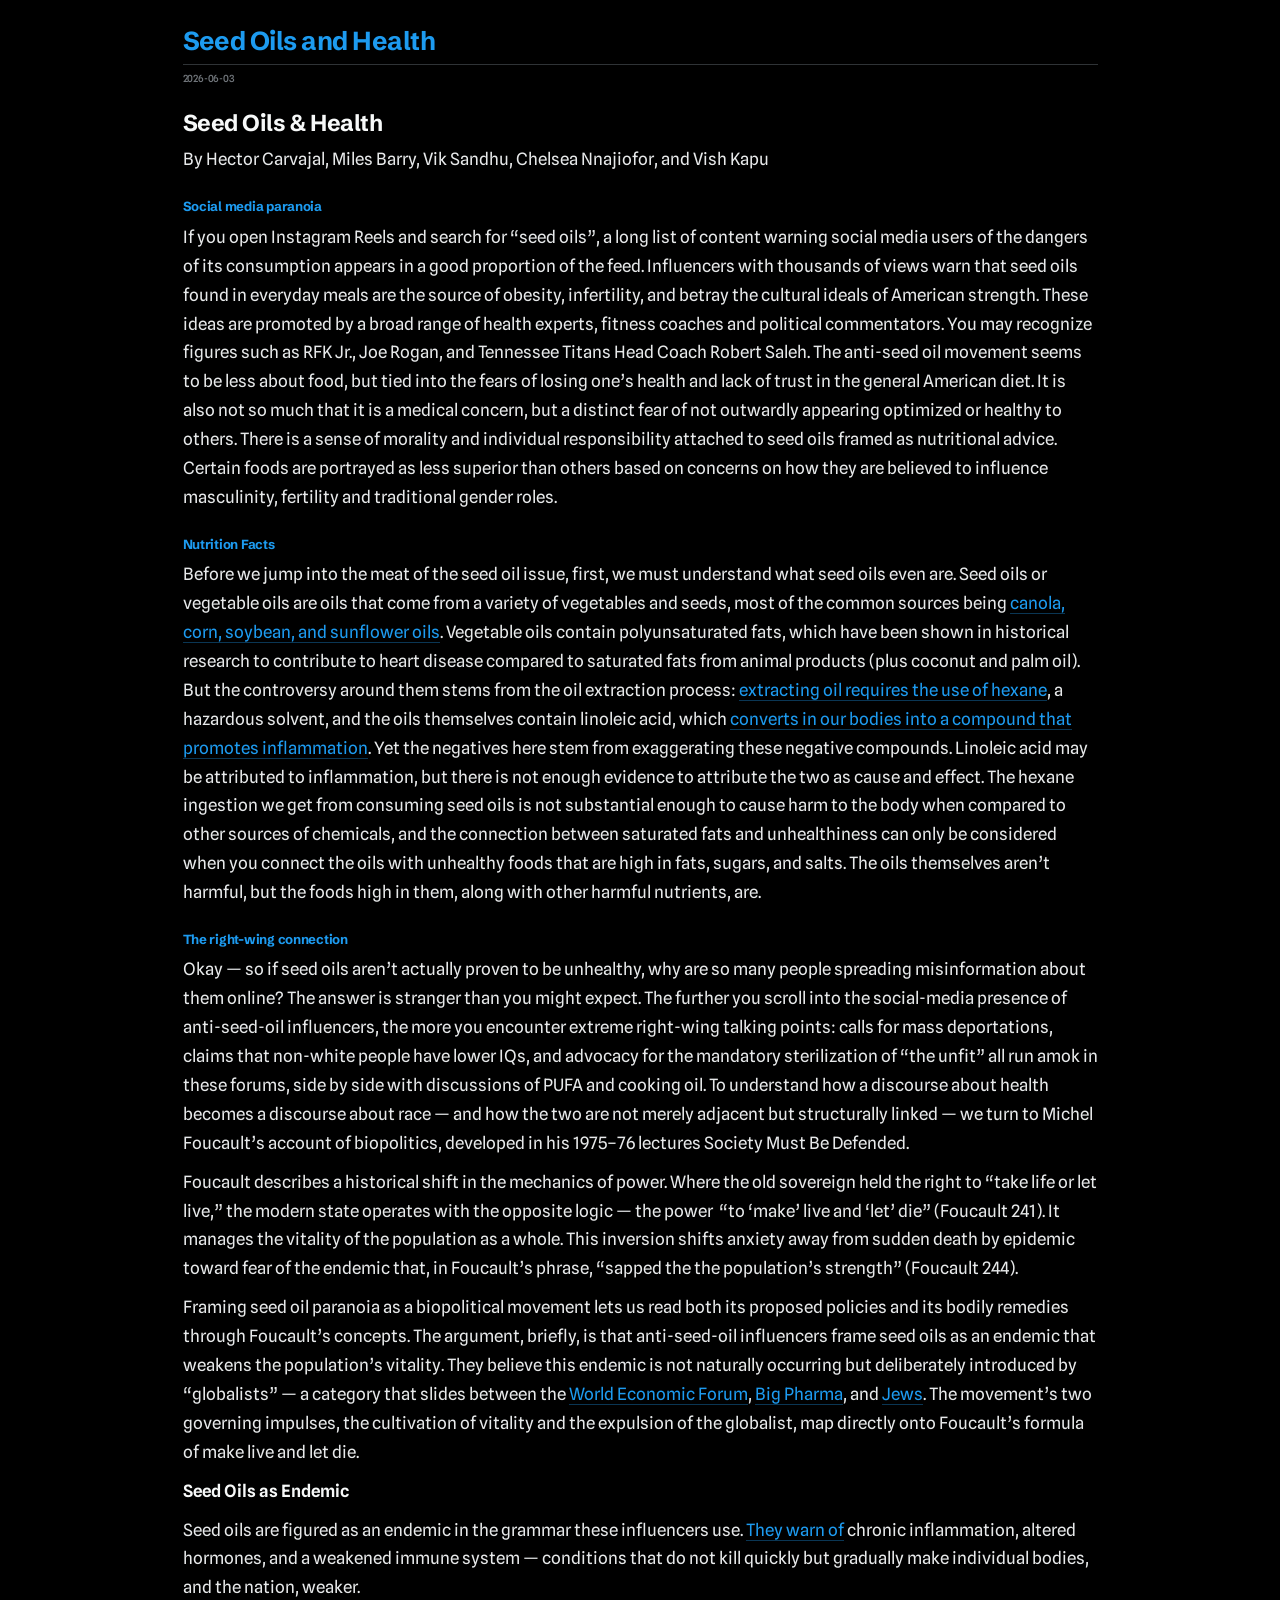
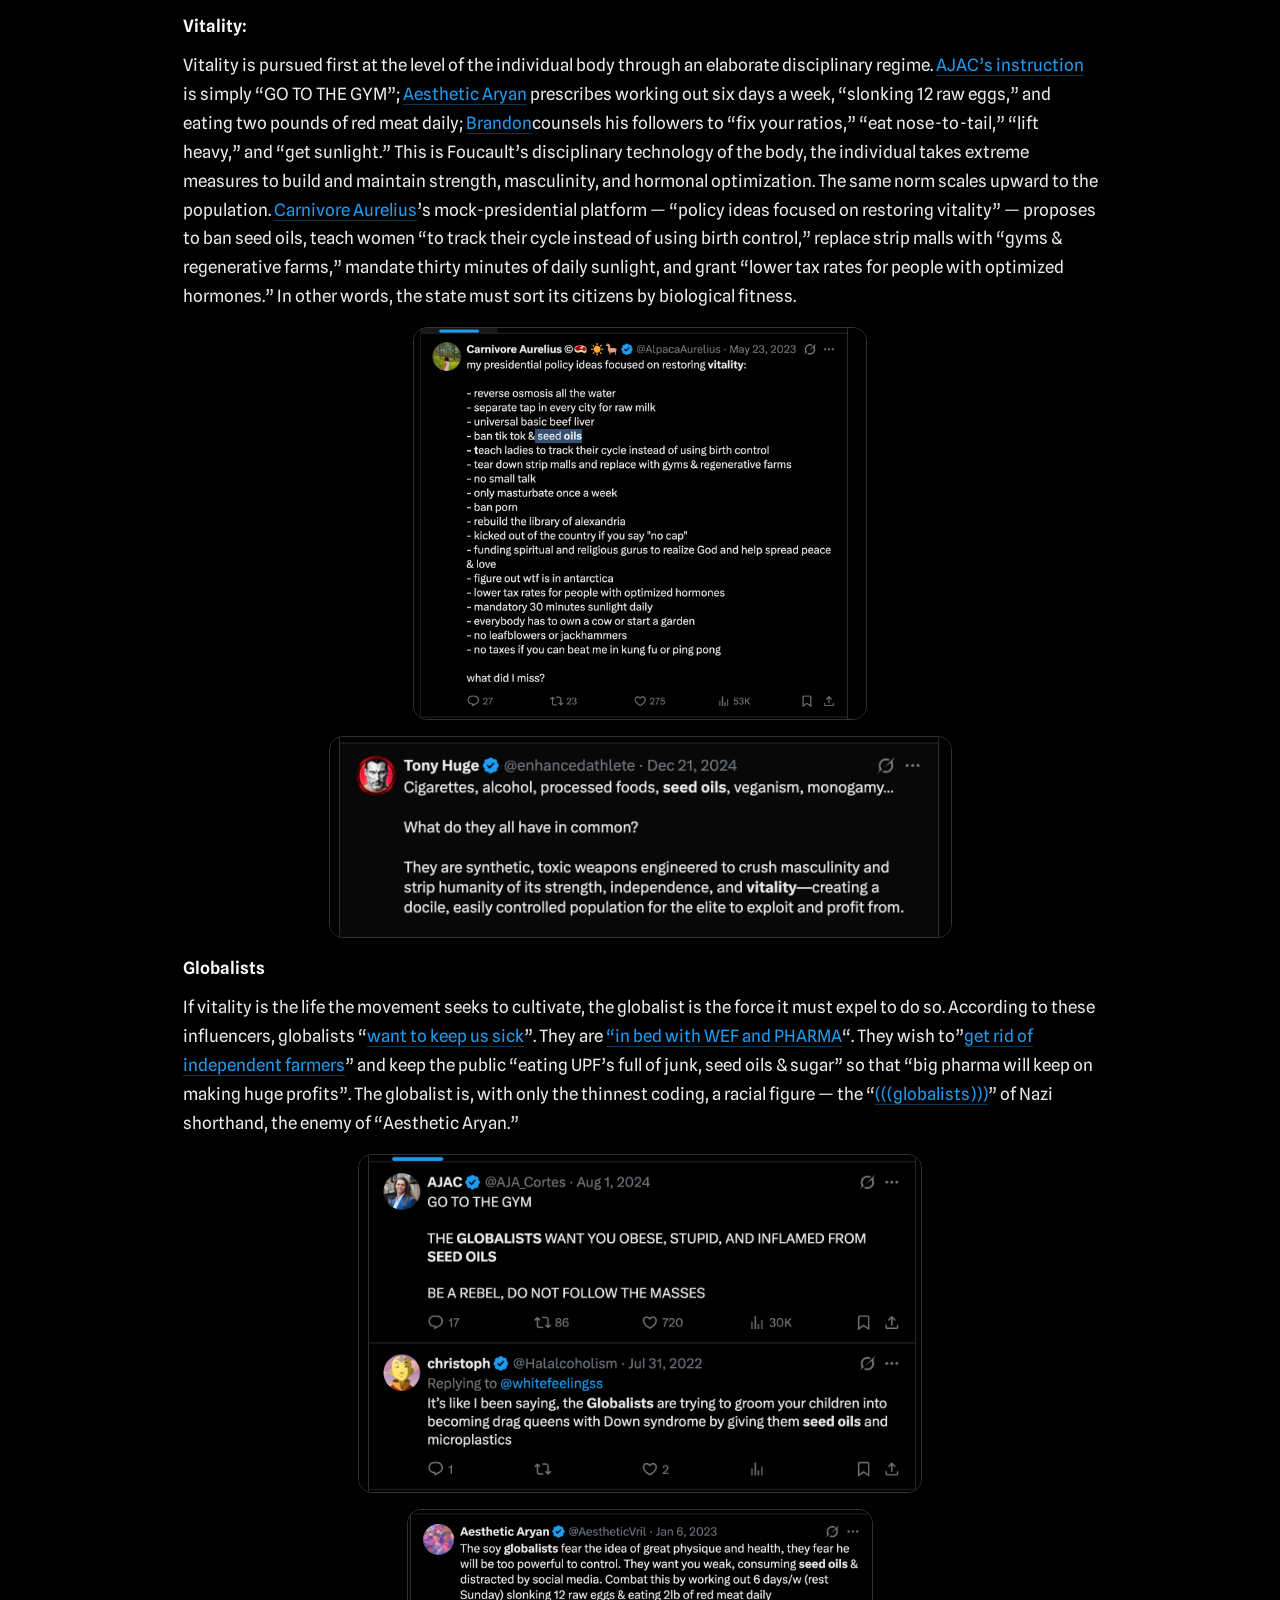
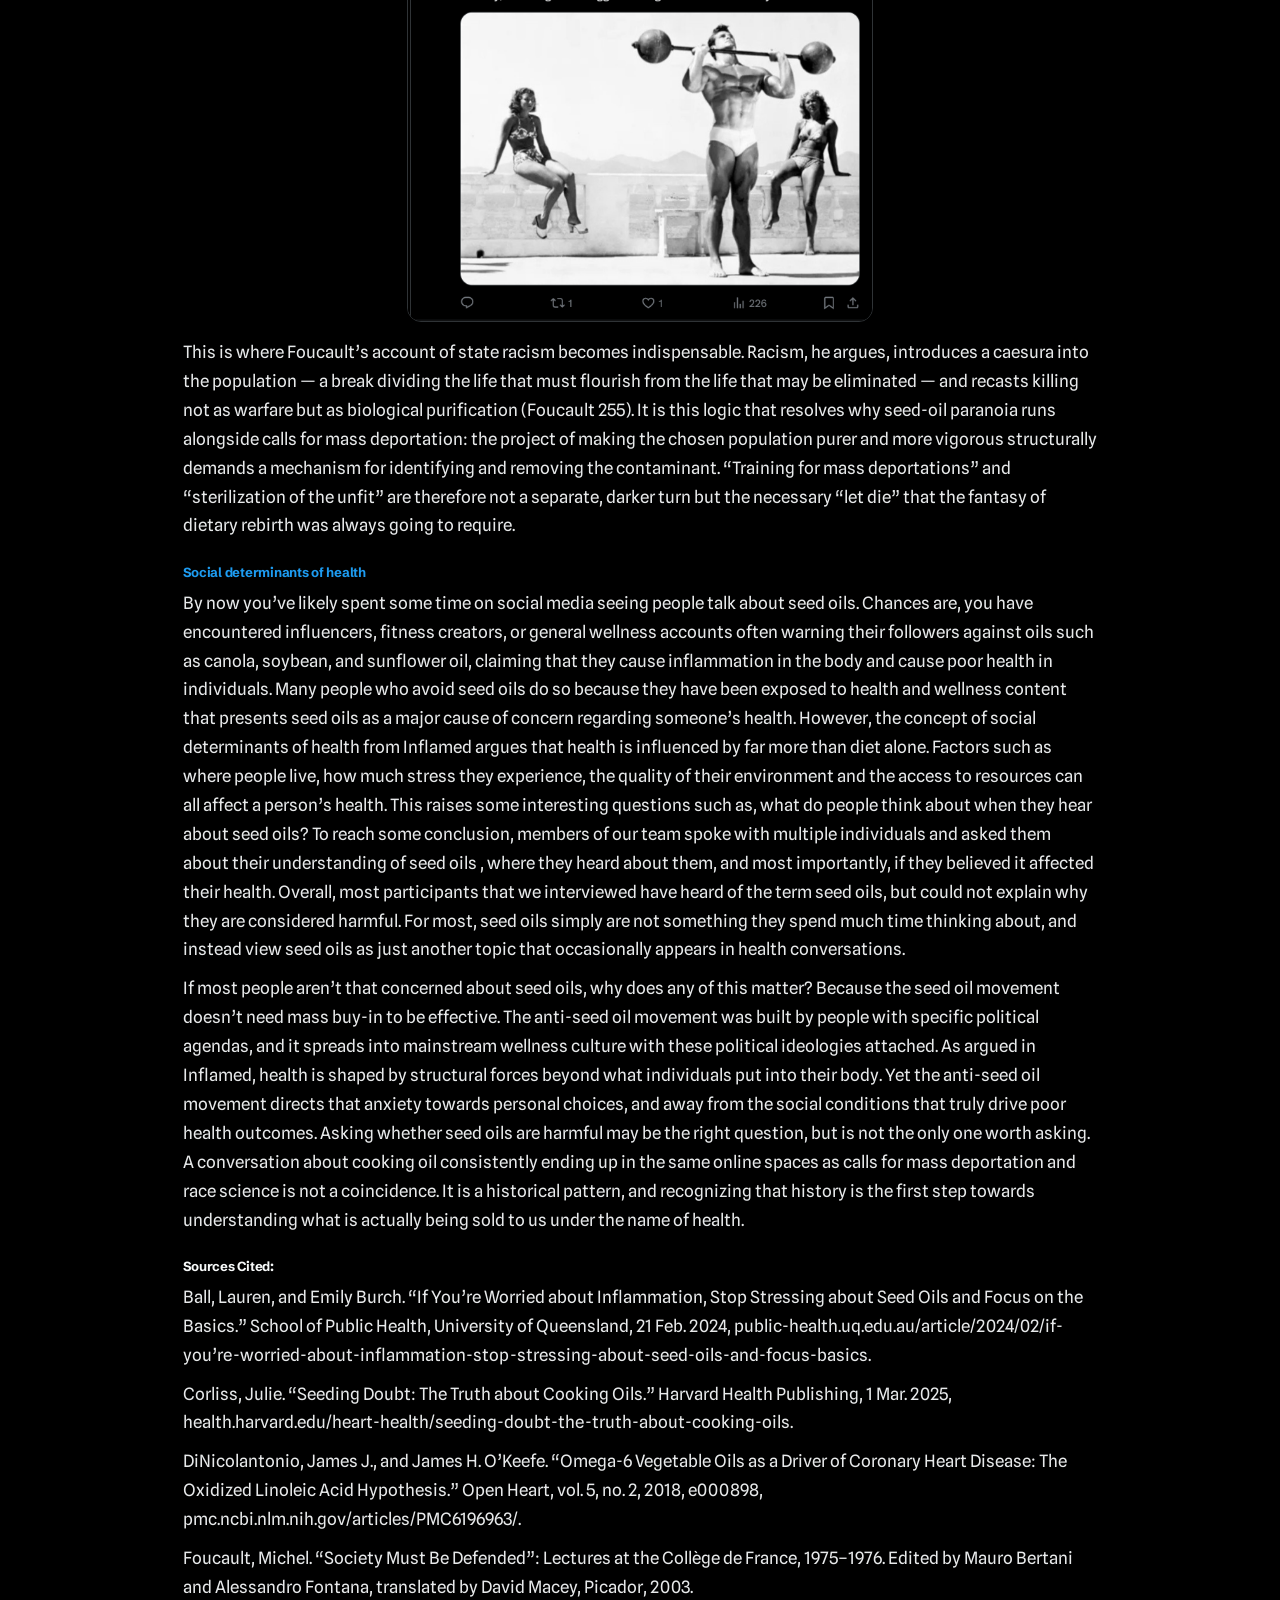
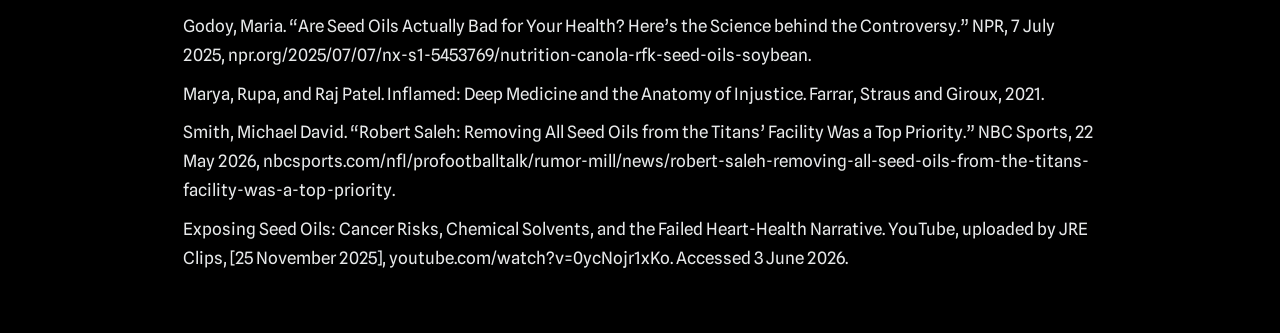
